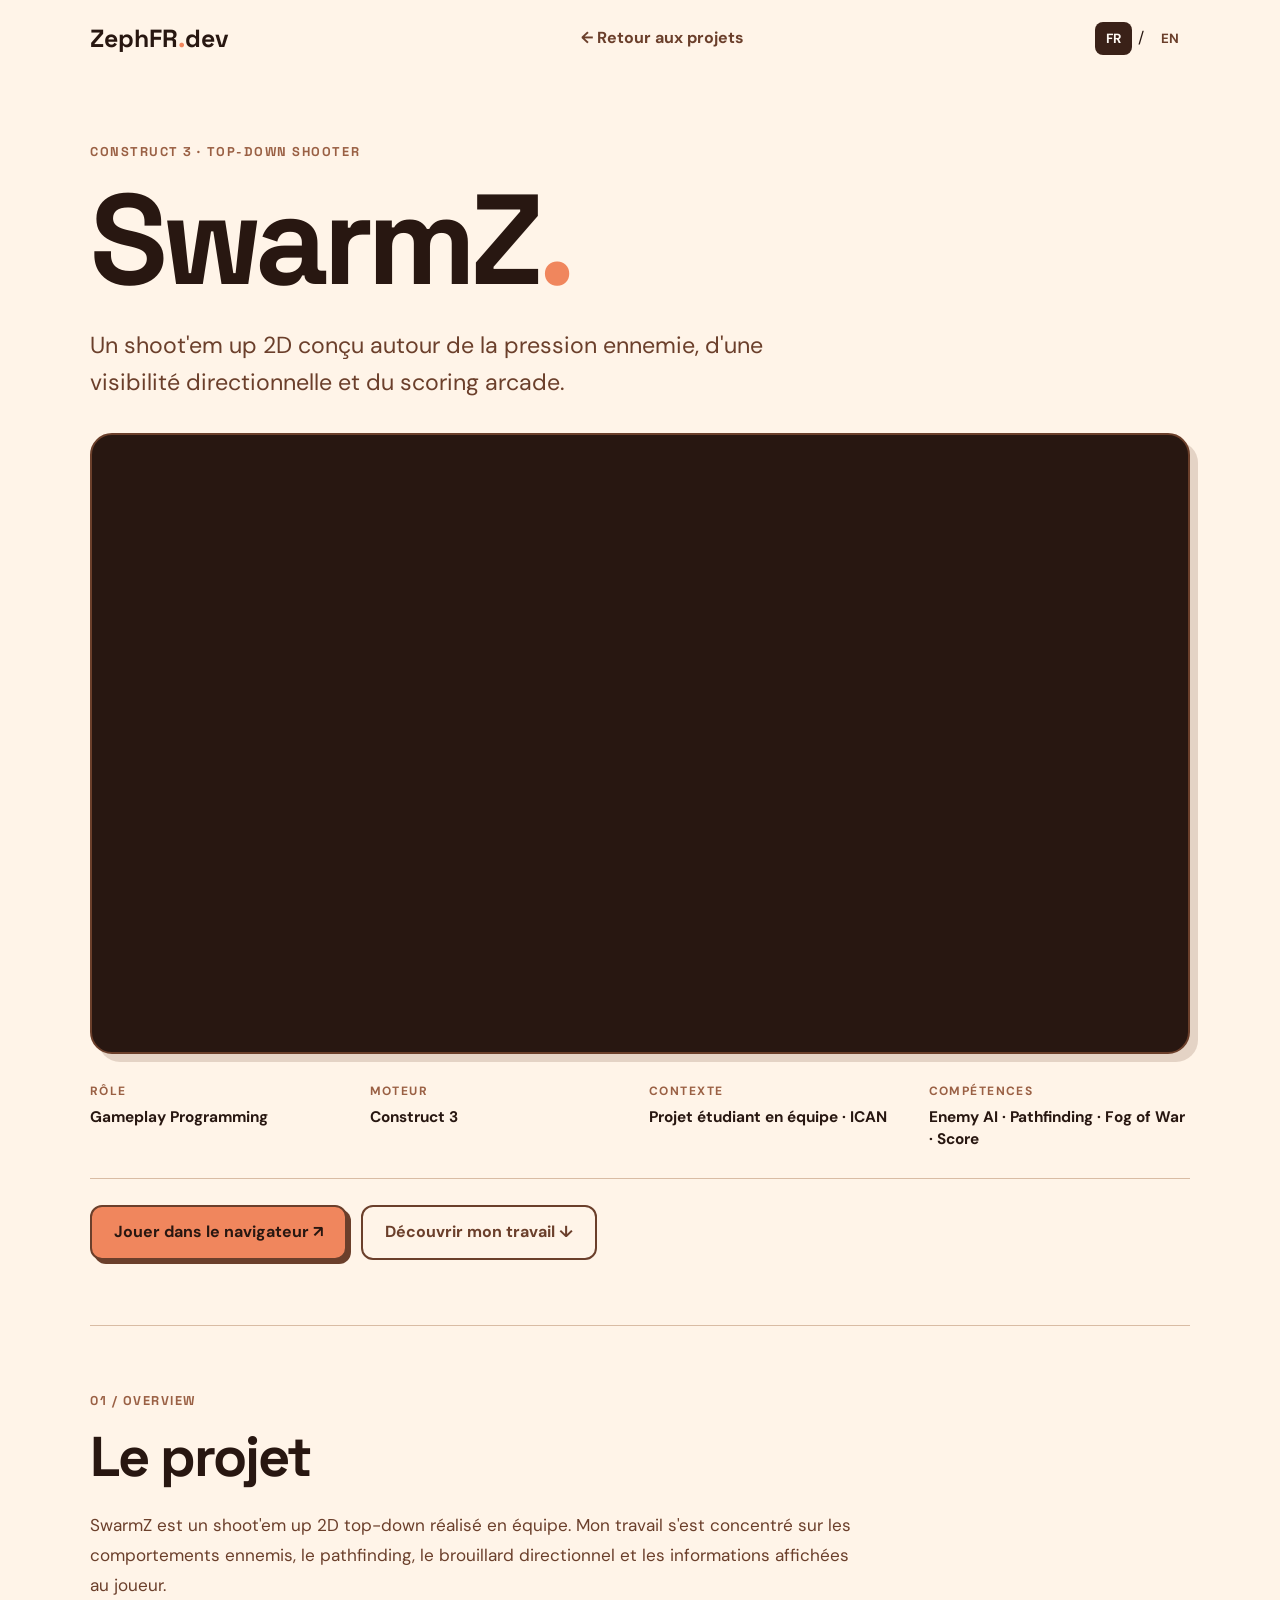
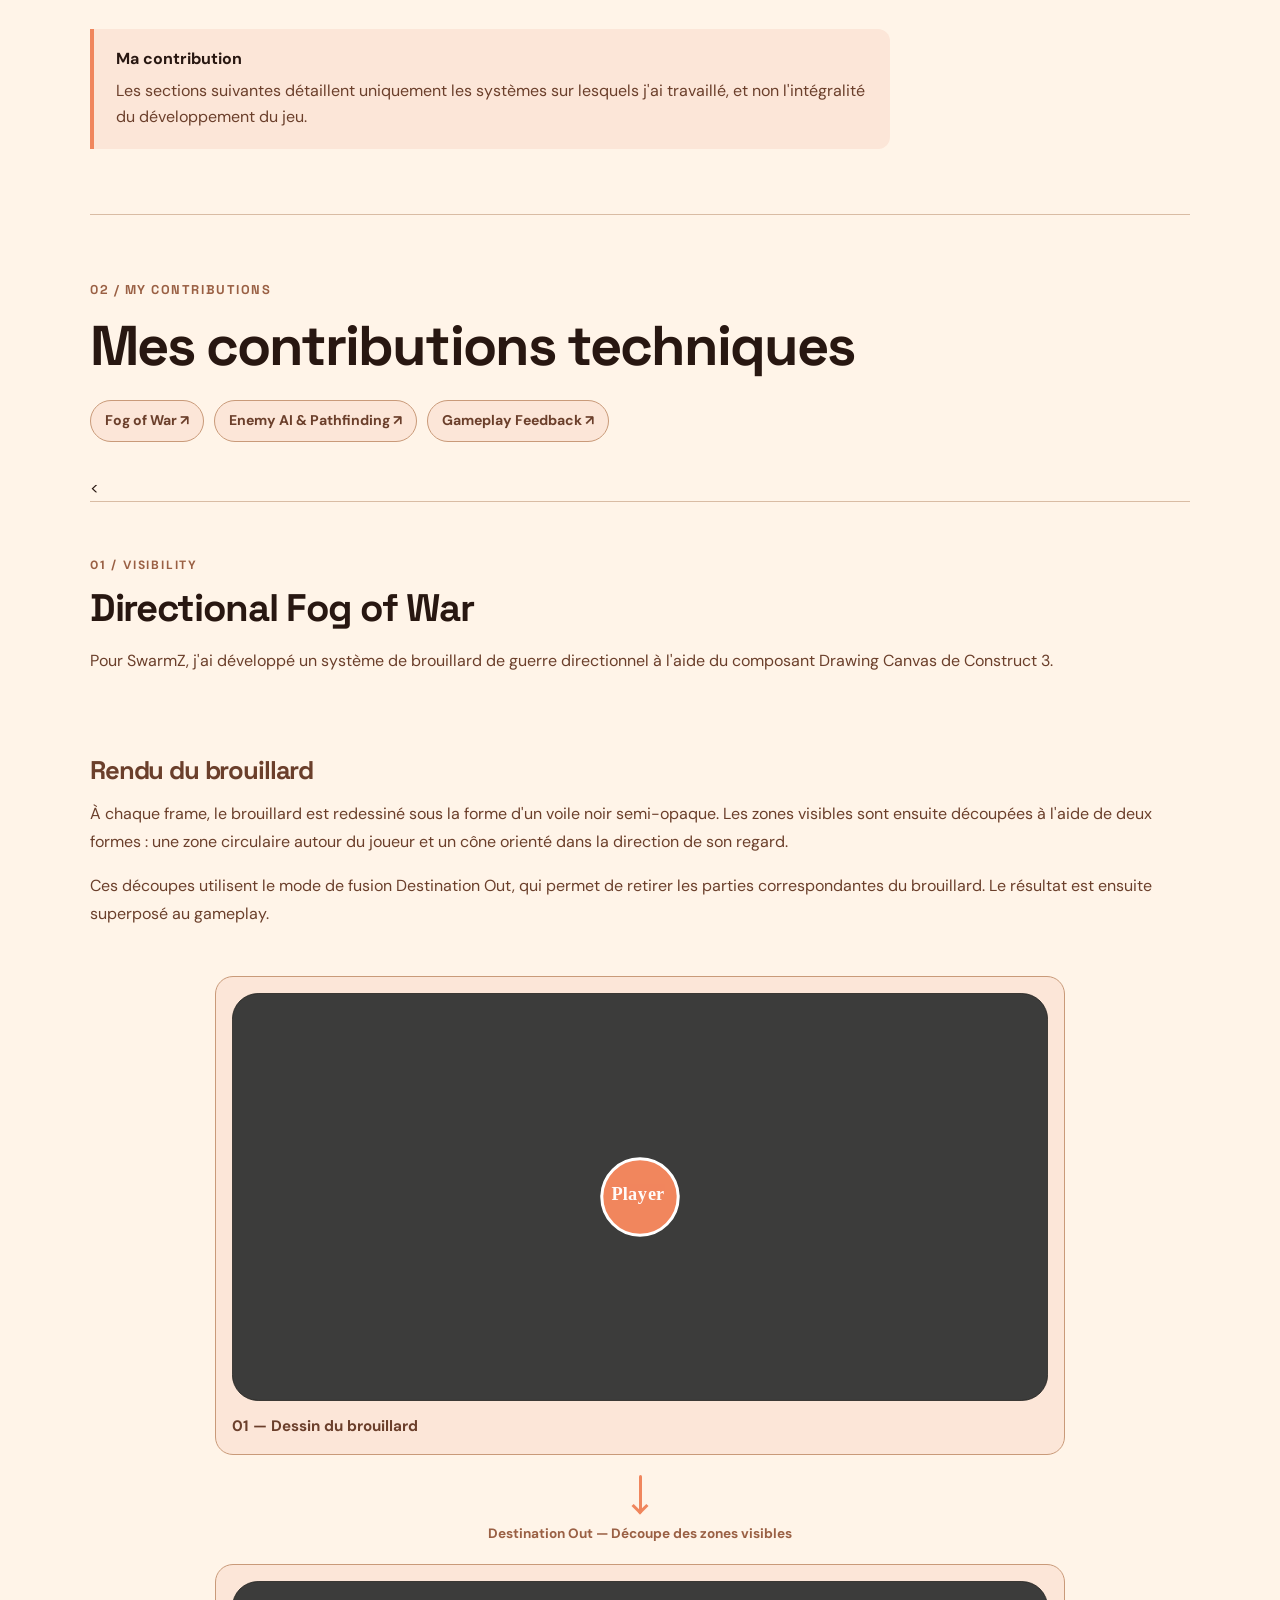
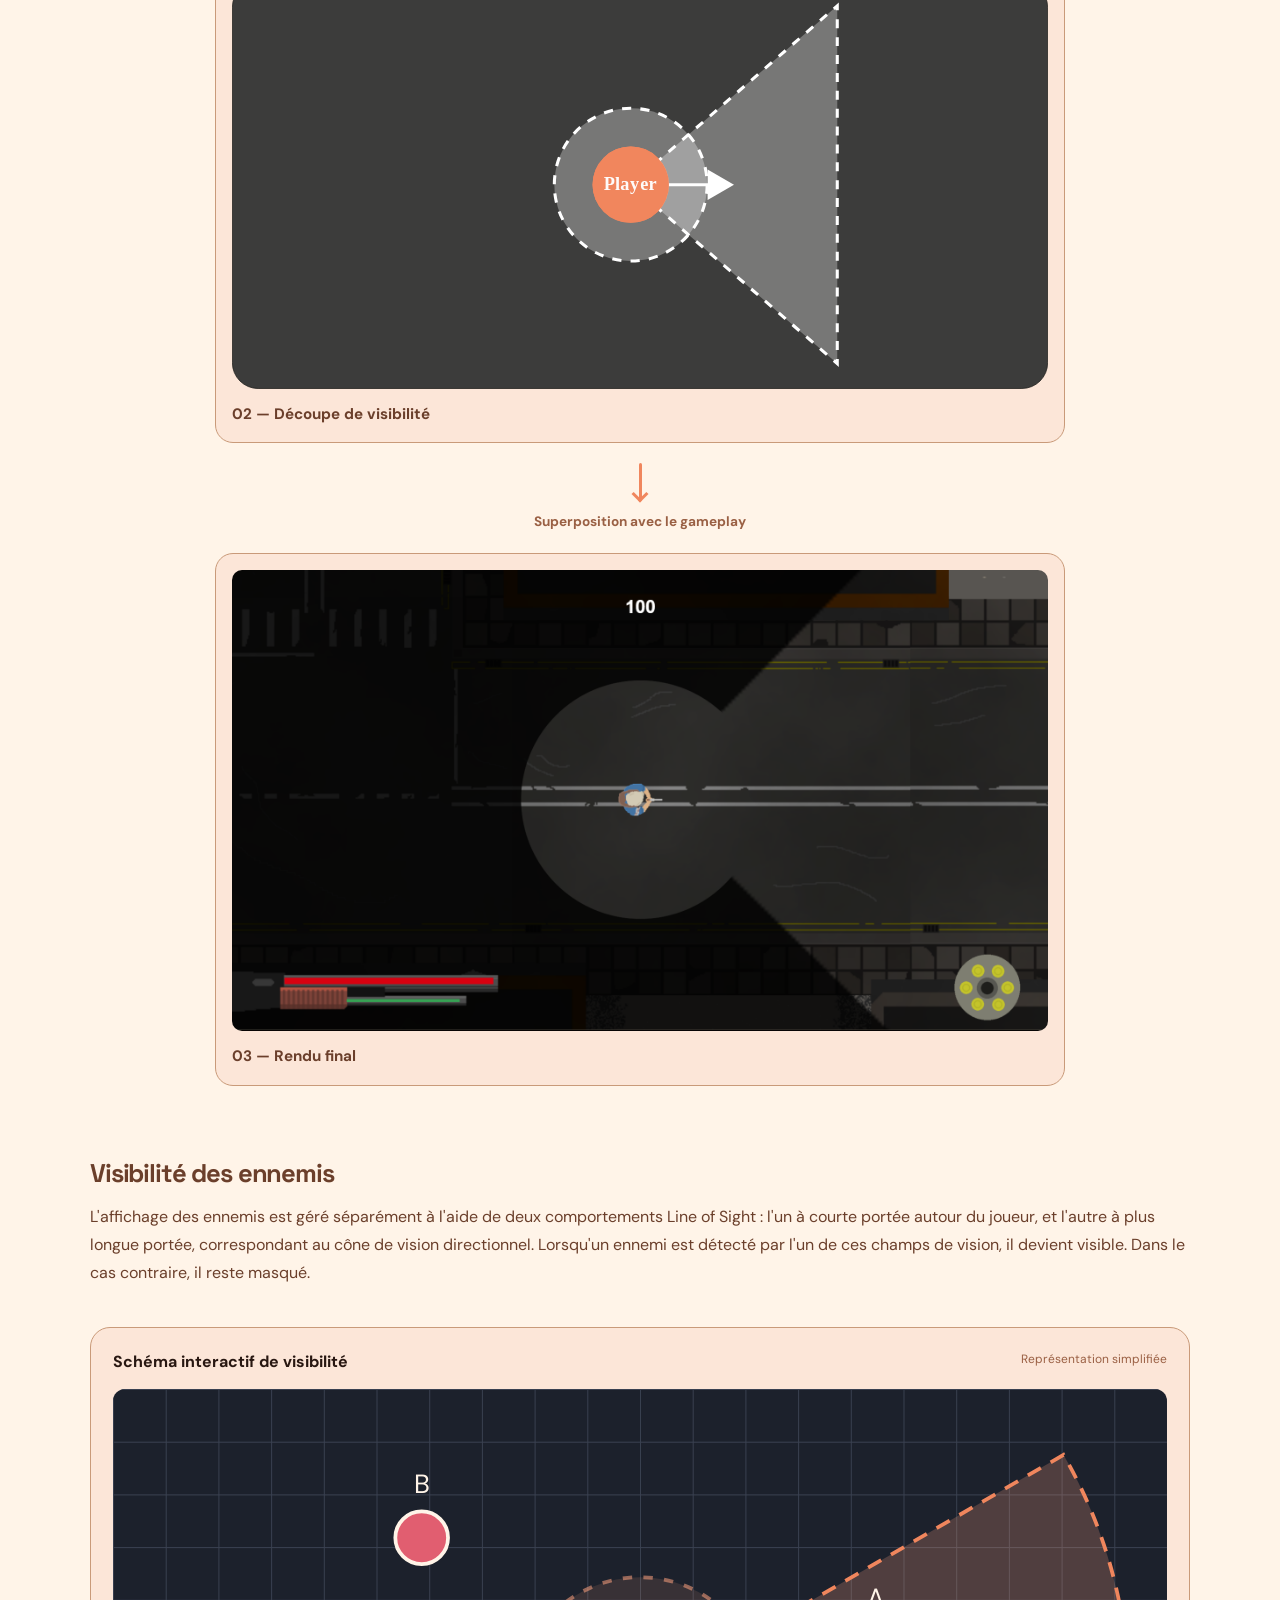
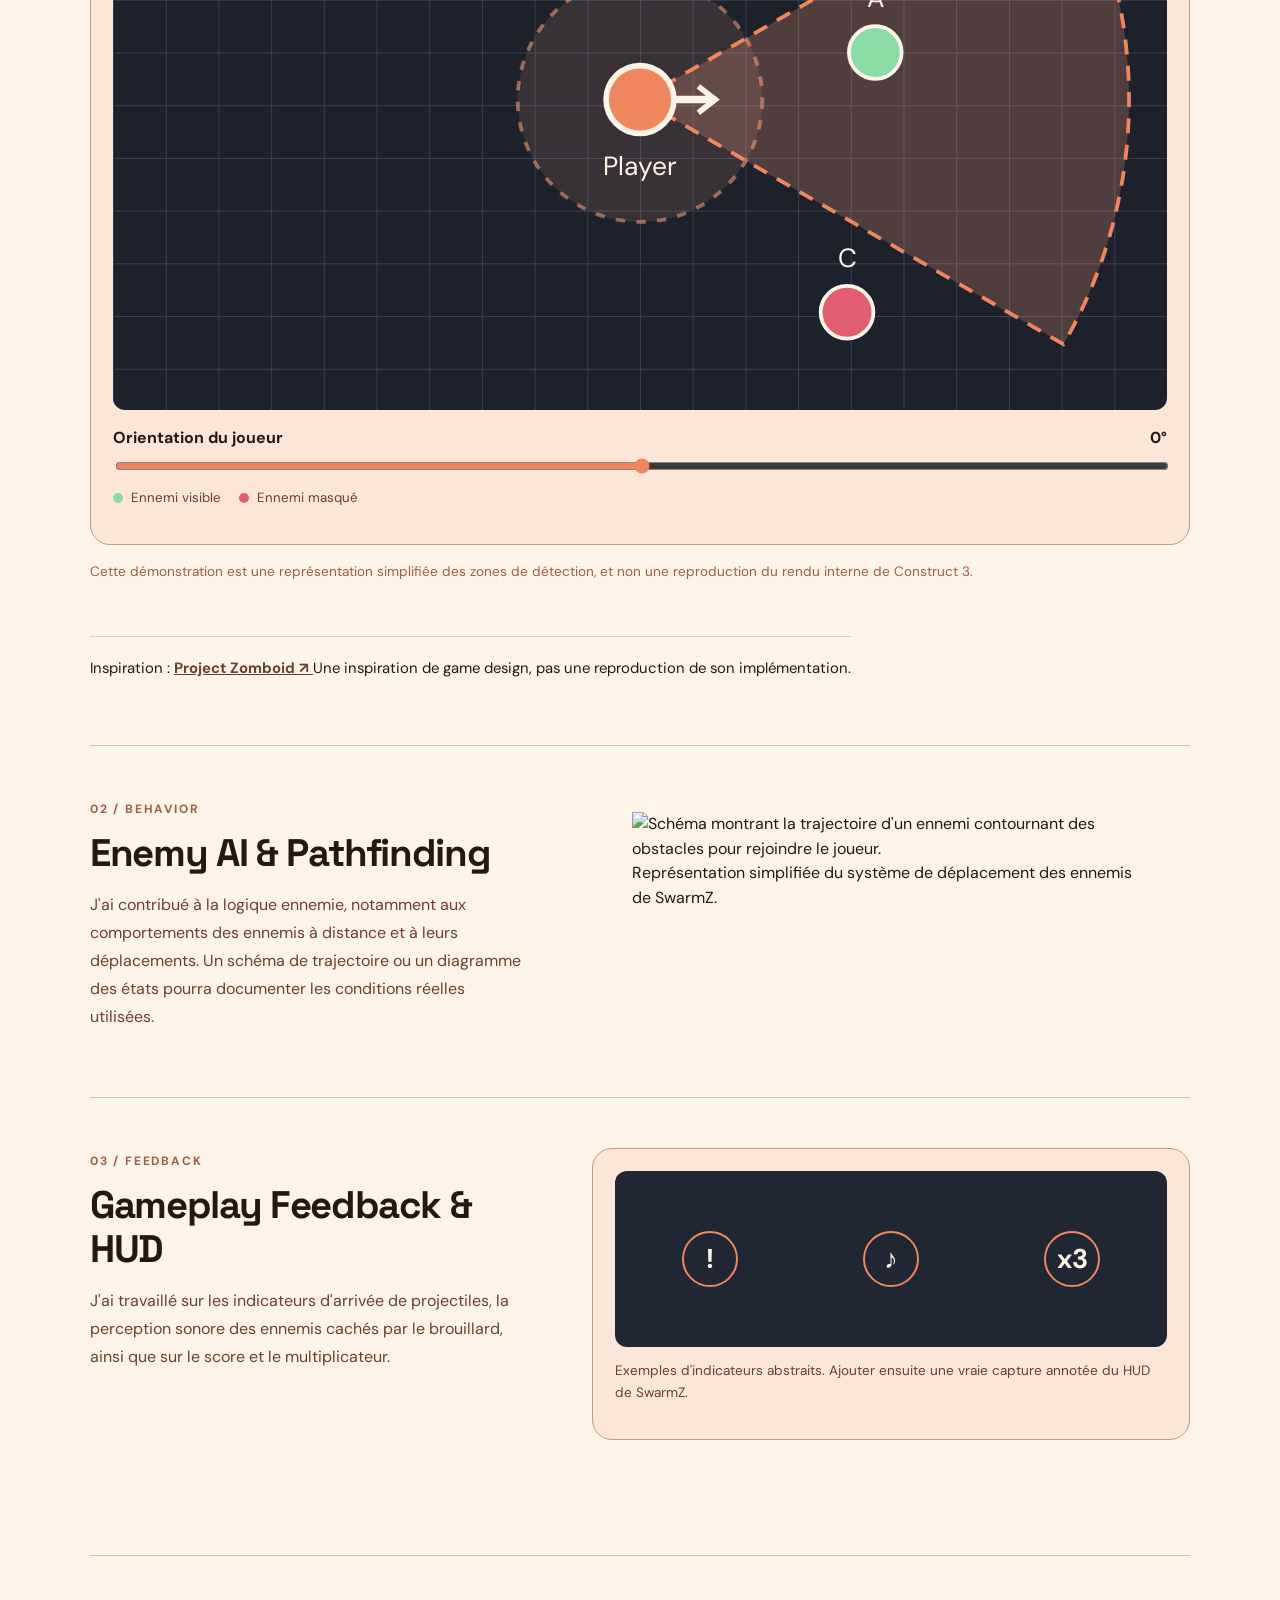
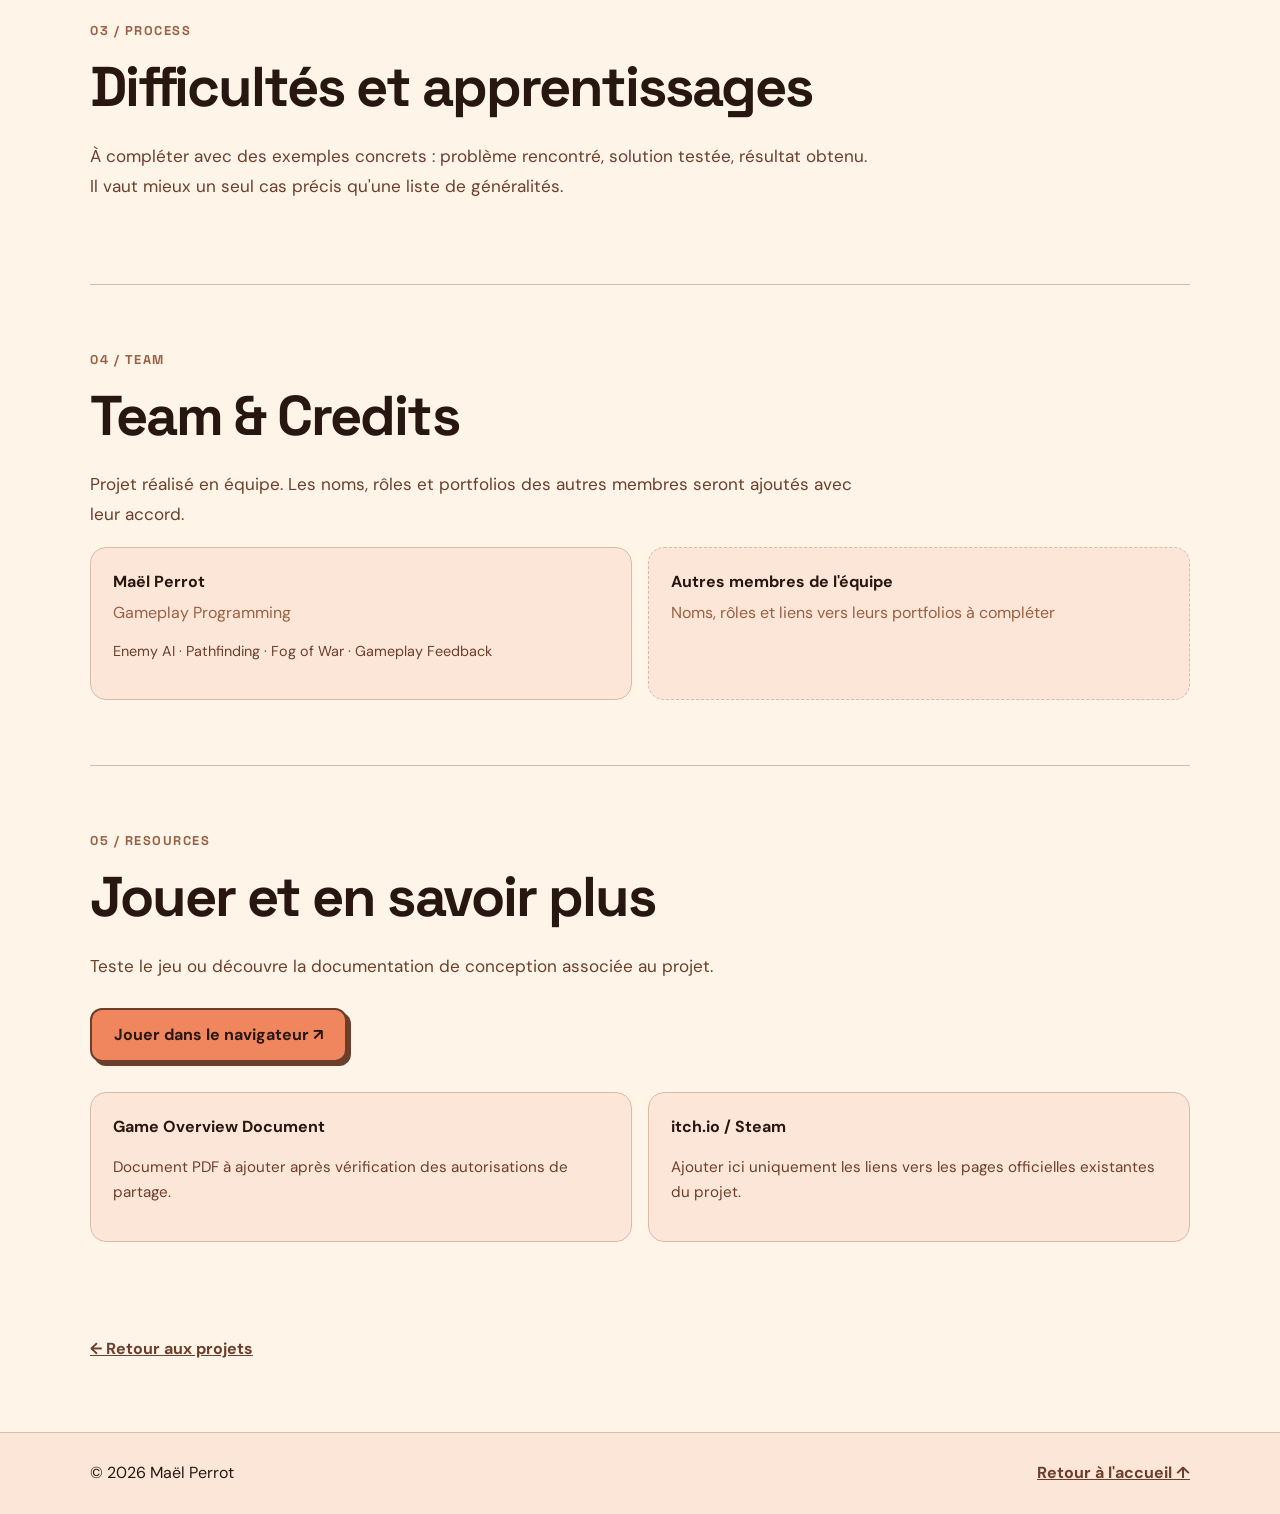
==== projects/SwarmZ/index.html @ 03c74248 "Start of Project page for SwarmZ" ====
<!DOCTYPE html>
<html lang="fr">

<head>
    <meta charset="UTF-8">
    <meta name="viewport"
          content="width=device-width, initial-scale=1.0">

    <meta name="description"
          content="SwarmZ — projet de Game Programming :
          IA ennemie, pathfinding, fog of war et gameplay feedback.">

    <title>SwarmZ — ZephFR.dev</title>

    <link rel="icon" href="../../img/thumbnail.png">

    <!-- Fonts -->
    <link rel="preconnect"
          href="https://fonts.googleapis.com">

    <link rel="preconnect"
          href="https://fonts.gstatic.com"
          crossorigin>

    <link href="https://fonts.googleapis.com/css2?family=DM+Sans:wght@400;500;600;700&family=Space+Grotesk:wght@500;600;700&display=swap"
          rel="stylesheet">

    <!-- Main portfolio CSS -->
    <link rel="stylesheet" href="../../style/style.css">

    <!-- SwarmZ page CSS -->
    <link rel="stylesheet" href="swarmz.css">

    <script src="swarmz.js" defer></script>
</head>

<body class="swarmz-page">

<!-- =========================
     NAVIGATION
========================= -->

<header class="project-topbar section-shell">

    <a class="site-logo" href="../../index.html#home">
        ZephFR<span>.</span>dev
    </a>

    <a class="back-link"
       href="../../index.html#projects"
       data-i18n="back">
        ← Retour aux projets
    </a>

    <div class="language-switch"
         role="group"
         aria-label="Language / Langue">

        <button class="lang-button"
                type="button"
                data-lang="fr"
                aria-pressed="true">
            FR
        </button>

        <span>/</span>

        <button class="lang-button"
                type="button"
                data-lang="en"
                aria-pressed="false">
            EN
        </button>

    </div>

</header>

<main>

    <!-- =========================
         PROJECT HERO
    ========================= -->

    <section class="project-hero section-shell"
             aria-labelledby="project-title">

        <p class="eyebrow">
            CONSTRUCT 3 · TOP-DOWN SHOOTER
        </p>

        <h1 id="project-title">
            SwarmZ<span class="dot">.</span>
        </h1>

        <p class="hero-lead" data-i18n="lead">
            Un shoot'em up 2D conçu autour de la pression
            ennemie, d'une visibilité directionnelle
            et du scoring arcade.
        </p>

        <!-- Replace this GIF with a gameplay video later -->
        <div class="hero-media">

            <iframe class="gameplay-video"
            src="https://www.youtube-nocookie.com/embed/mWgDWCS27hg?si=VyHyoRUl1wKYanQB"
            title="SwarmZ — Gameplay"
            loading="lazy"
            referrerpolicy="strict-origin-when-cross-origin"
            allow="accelerometer; autoplay; encrypted-media; gyroscope; picture-in-picture; web-share"
            allowfullscreen>
            </iframe>
        </div>

        <!-- Project information -->

        <div class="facts">

            <div>
                <small data-i18n="roleLabel">RÔLE</small>
                <strong>Gameplay Programming</strong>
            </div>

            <div>
                <small data-i18n="engineLabel">MOTEUR</small>
                <strong>Construct 3</strong>
            </div>

            <div>
                <small data-i18n="contextLabel">CONTEXTE</small>
                <strong data-i18n="context">
                    Projet étudiant en équipe · ICAN
                </strong>
            </div>

            <div>
                <small data-i18n="focusLabel">COMPÉTENCES</small>
                <strong>
                    Enemy AI · Pathfinding · Fog of War · Score
                </strong>
            </div>

        </div>

        <div class="actions">

            <a class="project-button primary"
               href="../../games/TopDownShooter/index.html"
               target="_blank"
               rel="noopener noreferrer"
               data-i18n="play">
                Jouer dans le navigateur ↗
            </a>

            <a class="project-button secondary"
               href="#technical"
               data-i18n="technicalLink">
                Découvrir mon travail ↓
            </a>

        </div>

    </section>


    <!-- =========================
         OVERVIEW
    ========================= -->

    <section class="section-shell project-section"
             id="overview">

        <p class="eyebrow">01 / OVERVIEW</p>

        <h2 data-i18n="overviewTitle">
            Le projet
        </h2>

        <p data-i18n="overviewText">
            SwarmZ est un shoot'em up 2D top-down
            réalisé en équipe. Mon travail s'est concentré
            sur les comportements ennemis, le pathfinding,
            le brouillard directionnel et les informations
            affichées au joueur.
        </p>

        <div class="project-note">

            <strong data-i18n="responsibilityTitle">
                Ma contribution
            </strong>

            <p data-i18n="responsibilityText">
                Les sections suivantes détaillent uniquement
                les systèmes sur lesquels j'ai travaillé,
                et non l'intégralité du développement du jeu.
            </p>

        </div>

    </section>


    <!-- =========================
         TECHNICAL CONTRIBUTIONS
    ========================= -->

    <section class="section-shell project-section"
             id="technical">

        <p class="eyebrow">02 / MY CONTRIBUTIONS</p>

        <h2 data-i18n="contribTitle">
            Mes contributions techniques
        </h2>

        <!-- Shortcuts -->

        <div class="quick-links">
            <a href="#fog">Fog of War ↗</a>
            <a href="#ai">Enemy AI & Pathfinding ↗</a>
            <a href="#hud">Gameplay Feedback ↗</a>
        </div>
        
        
        <!-- =========================
        FOG OF WAR
        ========================= -->
        
        <
<article class="breakdown" id="fog">

    <!-- =========================
         01 - INTRODUCTION
    ========================= -->

    <div class="breakdown-copy">

        <span class="chapter">
            01 / VISIBILITY
        </span>

        <h3>Directional Fog of War</h3>

        <p data-i18n="fogText">
            Pour SwarmZ, j'ai développé un système de
            brouillard de guerre directionnel à l'aide
            du composant Drawing Canvas de Construct 3.
        </p>

    </div>


    <!-- =========================
         02 - FOG RENDERING
    ========================= -->

    <section class="fog-section">

        <div class="breakdown-copy">

            <h4 data-i18n="fogRenderingTitle">
                Fog Rendering
            </h4>

            <p data-i18n="fogRendering">
                À chaque frame, le brouillard est
                redessiné sous la forme d'un voile noir
                semi-opaque. Les zones visibles sont
                ensuite découpées à l'aide de deux
                formes : une zone circulaire autour du
                joueur et un cône orienté dans la
                direction de son regard.
            </p>

            <p data-i18n="fogCompositing">
                Ces découpes utilisent le mode de fusion
                Destination Out, qui permet de retirer
                les parties correspondantes du brouillard.
                Le résultat est ensuite superposé
                au gameplay.
            </p>

        </div>


        <!-- FOG ILLUSTRATIONS -->

        <div class="fog-steps">

            <!-- STEP 1 : DRAW FOG -->

            <figure class="fog-step">

                <img
                    src="svg/PlayerInFog.svg"
                    alt="FogCanvas filled with a semi-transparent black overlay"
                    loading="lazy">

                <figcaption data-i18n="fogStepDraw">
                    01 — Dessin du brouillard
                </figcaption>

            </figure>


            <!-- TRANSITION 1 -->

            <div class="fog-transition" aria-hidden="true">

                <span class="fog-arrow"></span>

                <span data-i18n="fogTransitionCut">
                    Destination Out — Découpe des zones visibles
                </span>

            </div>


            <!-- STEP 2 : CUTOUT -->

            <figure class="fog-step">

                <img
                    src="svg/PlayerViewCutout.svg"
                    alt="Circular and directional areas cut out from the fog"
                    loading="lazy">

                <figcaption data-i18n="fogStepCut">
                    02 — Découpe de visibilité
                </figcaption>

            </figure>


            <!-- TRANSITION 2 -->

            <div class="fog-transition" aria-hidden="true">

                <span class="fog-arrow"></span>

                <span data-i18n="fogTransitionRender">
                    Superposition avec le gameplay
                </span>

            </div>


            <!-- STEP 3 : FINAL RESULT -->

            <figure class="fog-step">

                <img
                    src="img/InGameFog.png"
                    alt="Final in-game fog of war rendering"
                    loading="lazy">

                <figcaption data-i18n="fogStepFinal">
                    03 — Rendu final
                </figcaption>

            </figure>

        </div>

    </section>


    <!-- =========================
         03 - ENEMY VISIBILITY
    ========================= -->

    <section class="fog-section">

        <div class="breakdown-copy">

            <h4 data-i18n="fogEnemyTitle">
                Enemy Visibility
            </h4>

            <p data-i18n="fogEnemyVisibility">
                L'affichage des ennemis est géré
                séparément à l'aide de deux comportements
                Line of Sight : l'un à courte portée
                autour du joueur, et l'autre à plus
                longue portée, correspondant au cône
                de vision directionnel.

                Lorsqu'un ennemi est détecté par
                l'un de ces champs de vision, il devient
                visible. Dans le cas contraire,
                il reste masqué.
            </p>

        </div>


        <!-- INTERACTIVE DEMONSTRATION -->

        <div class="demo-card">

            <div class="demo-head">

                <strong data-i18n="demoTitle">
                    Schéma interactif de visibilité
                </strong>

                <span data-i18n="demoSimplified">
                    Représentation simplifiée
                </span>

            </div>


            <svg
                id="fog-demo"
                viewBox="0 0 560 330"
                role="img"
                aria-label="Simplified directional visibility demonstration">

                <defs>

                    <pattern
                        id="demo-grid"
                        width="28"
                        height="28"
                        patternUnits="userSpaceOnUse">

                        <path
                            d="M28 0H0V28"
                            fill="none"
                            stroke="#3A4151"
                            stroke-width="1"/>

                    </pattern>

                </defs>


                <!-- BACKGROUND -->

                <rect
                    width="560"
                    height="330"
                    fill="#1C212C"/>

                <rect
                    width="560"
                    height="330"
                    fill="url(#demo-grid)"/>


                <!-- SHORT-RANGE VISION -->

                <circle
                    cx="280"
                    cy="165"
                    r="65"
                    fill="#FBA17F"
                    fill-opacity="0.12"
                    stroke="#FBA17F"
                    stroke-opacity="0.55"
                    stroke-width="2"
                    stroke-dasharray="5 6"/>


                <!-- DIRECTIONAL VISION -->

                <g
                    id="vision-rotator"
                    transform="rotate(0 280 165)">

                    <path
                        d="M280 165 L505 35 A260 260 0 0 1 505 295 Z"
                        fill="#FBA17F"
                        fill-opacity="0.23"
                        stroke="#F0865D"
                        stroke-width="2"
                        stroke-dasharray="8 6"/>

                    <!-- DIRECTION ARROW -->

                    <path
                        d="M280 165 L318 165"
                        stroke="#FFF4E8"
                        stroke-width="4"/>

                    <path
                        d="M311 158 L320 165 L311 172"
                        stroke="#FFF4E8"
                        stroke-width="3"
                        fill="none"/>

                </g>


                <!-- ENEMIES -->

                <g class="demo-enemy" data-x="405" data-y="140">

                    <circle cx="405" cy="140" r="14"/>

                    <text x="405" y="116">A</text>

                </g>

                <g class="demo-enemy" data-x="164" data-y="79">

                    <circle cx="164" cy="79" r="14"/>

                    <text x="164" y="55">B</text>

                </g>

                <g class="demo-enemy" data-x="390" data-y="278">

                    <circle cx="390" cy="278" r="14"/>

                    <text x="390" y="254">C</text>

                </g>


                <!-- PLAYER -->

                <circle
                    cx="280"
                    cy="165"
                    r="18"
                    fill="#F0865D"
                    stroke="#FFF4E8"
                    stroke-width="3"/>

                <text
                    x="280"
                    y="205"
                    text-anchor="middle"
                    fill="#FFF4E8"
                    font-size="14">
                    Player
                </text>

            </svg>


            <!-- SLIDER -->

            <label for="facing-angle">

                <span data-i18n="angleLabel">
                    Orientation du joueur
                </span>

                <output id="angle-output">
                    0°
                </output>

            </label>

            <input
                type="range"
                id="facing-angle"
                min="-180"
                max="180"
                step="5"
                value="0">


            <!-- LEGEND -->

            <p class="demo-legend">

                <span class="visible-dot"></span>

                <span data-i18n="visible">
                    Ennemi visible
                </span>

                <span class="hidden-dot"></span>

                <span data-i18n="hidden">
                    Ennemi masqué
                </span>

            </p>

        </div>

        <p class="fog-demo-note" data-i18n="fogDemoNote">
            Cette démonstration est une représentation
            simplifiée des zones de détection,
            et non une reproduction du rendu
            interne de Construct 3.
        </p>

    </section>


    <!-- =========================
         04 - INSPIRATION
    ========================= -->

    <p class="reference">

        <span data-i18n="inspiration">
            Inspiration :
        </span>

        <a
            href="https://projectzomboid.com/"
            target="_blank"
            rel="noopener noreferrer">
            Project Zomboid ↗
        </a>

        <span data-i18n="referenceNote">
            Une inspiration de game design,
            pas une reproduction de son implémentation.
        </span>

    </p>

</article>



        <!-- =========================
             ENEMY AI
        ========================= -->

        <article class="breakdown" id="ai">

            <div class="breakdown-copy">

                <span class="chapter">
                    02 / BEHAVIOR
                </span>

                <h3>Enemy AI & Pathfinding</h3>

                <p data-i18n="aiText">
                    J'ai contribué à la logique ennemie,
                    notamment aux comportements des ennemis
                    à distance et à leurs déplacements.
                    Un schéma de trajectoire ou un diagramme
                    des états pourra documenter les conditions
                    réelles utilisées.
                </p>

            </div>

            <figure class="technical-illustration">

    <img
        src="img\SwarmZ FOW.png"
        alt="Schéma montrant la trajectoire d'un ennemi
             contournant des obstacles pour rejoindre le joueur."
        loading="lazy"
        decoding="async">

    <figcaption data-i18n="pathfindingCaption">
        Représentation simplifiée du système de
        déplacement des ennemis de SwarmZ.
    </figcaption>

</figure>

        </article>


        <!-- =========================
             GAMEPLAY FEEDBACK
        ========================= -->

        <article class="breakdown" id="hud">

            <div class="breakdown-copy">

                <span class="chapter">
                    03 / FEEDBACK
                </span>

                <h3>Gameplay Feedback & HUD</h3>

                <p data-i18n="hudText">
                    J'ai travaillé sur les indicateurs
                    d'arrivée de projectiles, la perception
                    sonore des ennemis cachés par le brouillard,
                    ainsi que sur le score et le multiplicateur.
                </p>

            </div>

            <div class="illustration-placeholder hud-example">

                <div>
                    <span>!</span>
                    <span>♪</span>
                    <span>x3</span>
                </div>

                <p data-i18n="hudCaption">
                    Exemples d'indicateurs abstraits.
                    Ajouter ensuite une vraie capture
                    annotée du HUD de SwarmZ.
                </p>

            </div>

        </article>

    </section>


    <!-- =========================
         CHALLENGES & LESSONS
    ========================= -->

    <section class="section-shell project-section"
             id="lessons">

        <p class="eyebrow">03 / PROCESS</p>

        <h2 data-i18n="lessonsTitle">
            Difficultés et apprentissages
        </h2>

        <p data-i18n="lessonsText">
            À compléter avec des exemples concrets :
            problème rencontré, solution testée,
            résultat obtenu.
        </p>

    </section>


    <!-- =========================
         TEAM & CREDITS
    ========================= -->

    <section class="section-shell project-section"
             id="team">

        <p class="eyebrow">04 / TEAM</p>

        <h2>Team & Credits</h2>

        <p data-i18n="teamIntro">
            Projet réalisé en équipe. Les noms,
            rôles et portfolios des autres membres
            seront ajoutés avec leur accord.
        </p>

        <div class="credits">

            <div class="credit">

                <strong>Maël Perrot</strong>

                <span>Gameplay Programming</span>

                <p>
                    Enemy AI · Pathfinding · Fog of War
                    · Gameplay Feedback
                </p>

            </div>

            <!-- Replace with real teammates -->

            <div class="credit placeholder-credit">

                <strong data-i18n="teamPlaceholder">
                    Autres membres de l'équipe
                </strong>

                <span data-i18n="teamRole">
                    Noms, rôles et liens vers
                    leurs portfolios à compléter
                </span>

            </div>

        </div>

    </section>


    <!-- =========================
         PLAY & RESOURCES
    ========================= -->

    <section class="section-shell project-section resources"
             id="resources">

        <p class="eyebrow">05 / RESOURCES</p>

        <h2 data-i18n="resourcesTitle">
            Jouer et en savoir plus
        </h2>

        <p data-i18n="resourcesIntro">
            Teste le jeu ou découvre la documentation
            de conception associée au projet.
        </p>

        <div class="actions">

            <a class="project-button primary"
               href="../../games/TopDownShooter/index.html"
               target="_blank"
               rel="noopener noreferrer"
               data-i18n="play">
                Jouer dans le navigateur ↗
            </a>

        </div>

        <div class="resource-list">

            <div>

                <strong>Game Overview Document</strong>

                <p data-i18n="godPending">
                    Document PDF à ajouter après
                    vérification des autorisations
                    de partage.
                </p>

            </div>

            <div>

                <strong>itch.io / Steam</strong>

                <p data-i18n="storePending">
                    Ajouter ici uniquement les liens
                    vers les pages officielles
                    existantes du projet.
                </p>

            </div>

        </div>

    </section>


    <!-- =========================
         PROJECT NAVIGATION
    ========================= -->

    <nav class="next-project section-shell"
         aria-label="Project navigation">

        <a href="../../index.html#projects"
           data-i18n="back">
            ← Retour aux projets
            
        </a>

    </nav>

</main>


<!-- =========================
     FOOTER
========================= -->

<footer class="project-footer">

    <div class="section-shell">

        <span>
            © <span id="year"></span> Maël Perrot
        </span>

        <a href="../../index.html#home"
           data-i18n="backHome">
            Retour à l'accueil ↑
        </a>

    </div>

</footer>

</body>
</html>
---- style/style.css ----
:root {
  --coral: #f0865d;
  --peach: #fba17f;
  --cream: #fff4e8;

  --ink: #281711;
  --ink-soft: #5f3b2e;

  --wood: #6b3f2b;
  --wood-dark: #3a2118;
  --wood-light: #9a6044;

  --yellow: #ffd66b;
  --white: #fffaf5;

  --shadow: 0 22px 60px rgba(58, 33, 24, 0.2);

  --radius-lg: 28px;
  --radius-md: 18px;

  --max-width: 1180px;
}


body {
  margin: 0;
  color: var(--ink);
  background: var(--cream);

  font-family: "DM Sans", sans-serif;
  line-height: 1.55;
  overflow-x: hidden;
}

h1, h2, h3, h4 {
  font-family: "Space Grotesk", sans-serif;
  line-height: 1.06;
  letter-spacing: -0.045em;
}

.eyebrow {
  margin: 0 0 14px;

  font-family: "Space Grotesk", sans-serif;
  font-size: 12px;
  font-weight: 700;

  letter-spacing: .14em;
  text-transform: uppercase;
  color: var(--wood);
}


.hero {
    position: relative;
    display: grid;
    place-items: center;
    min-height: 80vh;
    overflow: hidden;
    isolation: isolate;
}

.hero-video {
    position: absolute;
    inset: 0;
    width: 100%;
    height: 100%;
    object-fit: cover;
    z-index: -1;
}

.hero-content {
    position: relative;
    z-index: 1;
    text-align: center;
}


/* Typography */

:root {
    --font-heading: "Space Grotesk", sans-serif;
    --font-body: "DM Sans", sans-serif;
}

body {
    font-family: var(--font-body);
}

h1, h2, h3 {
    font-family: var(--font-heading);
    letter-spacing: -0.035em;
}

button, .button {
    font-family: var(--font-body);
    font-weight: 700;
}


/* =========================
   ABOUT ME
========================= */

.about-preview {
    display: grid;
    grid-template-columns: minmax(220px, 340px) 1fr;

    align-items: center;
    gap: clamp(30px, 5vw, 75px);

    margin-top: 90px;
    margin-bottom: 80px;
    padding: clamp(24px, 4vw, 48px);

    background: var(--cream);
    border: 2px solid var(--wood);
    border-radius: var(--radius-lg);
}

/* Personal photo */

.about-preview-image {
    width: 100%;
    aspect-ratio: 3 / 4;
    overflow: hidden;

    border-radius: var(--radius-md);
    border: 4px solid var(--wood);

    box-shadow: 10px 10px 0 var(--wood-light);
}

.about-preview-image img {
    display: block;
    width: 100%;
    height: 100%;

    object-fit: cover;
    object-position: center;
}

/* Text column */

.about-preview-content {
    min-width: 0;
}

.about-preview-content h2 {
    font-family: "Space Grotesk", sans-serif;
    font-size: clamp(2.1rem, 4vw, 3.5rem);
    line-height: 1.1;

    margin: 10px 0 22px;

    color: var(--ink);
}

.about-preview-content > p:not(.eyebrow) {
    font-family: "DM Sans", sans-serif;
    font-size: 1.05rem;
    line-height: 1.7;

    color: var(--ink-soft);

    margin: 0 0 18px;
    max-width: 650px;
}

.about-preview-content .button {
    margin-top: 16px;
}

/* =========================
   ABOUT ME — MOBILE
========================= */

@media (max-width: 768px) {

    .about-preview {
        grid-template-columns: 1fr;
        gap: 30px;

        padding: 24px;
        margin-top: 50px;
        margin-bottom: 60px;
    }

    .about-preview-image {
        width: min(100%, 280px);
        margin-inline: auto;
    }

    .about-preview-content {
        text-align: center;
    }

    .about-preview-content > p:not(.eyebrow) {
        font-size: 1rem;
    }
}


/* =========================
   ACHIEVEMENTS
========================= */

.achievements {
    margin-top: 80px;
    margin-bottom: 100px;
}

/* Section heading */

.achievements .section-heading {
    max-width: 700px;
    margin-bottom: 32px;
}

.achievements h2 {
    font-family: "Space Grotesk", sans-serif;
    font-size: clamp(2rem, 4vw, 3.5rem);
    color: var(--ink);

    margin: 10px 0 16px;
}

.achievements .section-intro {
    font-family: "DM Sans", sans-serif;
    font-size: 1.05rem;
    color: var(--ink-soft);
    line-height: 1.7;
}

/* Cards layout */

.achievement-grid {
    display: grid;
    grid-template-columns: repeat(2, minmax(0, 1fr));
    gap: 24px;
}

/* Individual cards */

.achievement-card {
    display: flex;
    flex-direction: column;
    align-items: flex-start;

    min-width: 0;
    padding: 32px;

    background: #FCE6D8;
    border: 2px solid var(--wood);
    border-radius: var(--radius-md);

    box-shadow: 7px 7px 0 var(--wood-light);

    transition:
        box-shadow 0.25s ease,
        border-color 0.25s ease;
}

.achievement-card:hover {
    border-color: var(--coral);
    box-shadow: 10px 10px 0 var(--wood-light);
}

/* Trophy / award icon */

.achievement-icon {
    display: grid;
    place-items: center;

    width: 62px;
    height: 62px;
    margin-bottom: 22px;

    background: var(--cream);
    border-radius: 16px;
    border: 2px solid var(--wood);

    font-size: 1.9rem;
}

/* Category */

.achievement-label {
    margin: 0 0 10px;

    font-family: "DM Sans", sans-serif;
    font-size: 0.75rem;
    font-weight: 700;

    letter-spacing: 0.09em;
    text-transform: uppercase;

    color: var(--wood);
}

/* Award title */

.achievement-card h3 {
    font-family: "Space Grotesk", sans-serif;
    font-size: clamp(1.6rem, 2.5vw, 2.1rem);
    line-height: 1.15;

    margin: 0 0 6px;
    color: var(--ink);
}

/* Project name */

.achievement-project {
    margin: 0 0 18px;

    font-weight: 700;
    color: var(--wood-light);
}

/* Description */

.achievement-description {
    color: var(--ink-soft);
    line-height: 1.65;
    margin: 0 0 22px;
}

/* External link */

.achievement-link {
    display: inline-flex;
    align-items: center;

    margin-top: auto;

    color: var(--wood-dark);
    font-weight: 700;
    text-decoration: none;

    border-bottom: 2px solid var(--coral);
    padding-bottom: 3px;
}

.achievement-link:hover {
    color: var(--coral);
}

/* =========================
   RESPONSIVE
========================= */

@media (max-width: 768px) {

    .achievements {
        margin-top: 60px;
        margin-bottom: 70px;
    }

    .achievement-grid {
        grid-template-columns: 1fr;
        gap: 22px;
    }

    .achievement-card {
        padding: 24px;
    }
}

@media (min-width: 769px) {
    .achievement-card:nth-child(2) {
        transition-delay: 120ms;
    }
}

@media (prefers-reduced-motion: reduce) {
    .achievement-card {
        transition: none;
    }
}


/* Mobile */

@media (max-width: 768px) {
    .about-preview {
        grid-template-columns: 1fr;
        padding: 24px;
    }

    .about-preview-image {
        max-width: 220px;
        margin: auto;
    }

    .achievement-grid {
        grid-template-columns: 1fr;
    }
}


.button {
  min-height: 50px;

  display: inline-flex;
  align-items: center;
  justify-content: center;
  gap: 18px;

  padding: 0 22px;
  border: 0;
  border-radius: 14px;

  text-decoration: none;
  font-weight: 700;
  cursor: pointer;

  transition:
    transform .2s ease,
    box-shadow .2s ease,
    background .2s ease;
}

.button:hover {
  transform: translateY(-2px);
}

.button-primary {
  background: var(--wood-dark);
  color: var(--white);

  box-shadow: 0 10px 0 var(--wood-light);
}

.button-primary:hover {
  background: var(--wood);
  box-shadow: 0 7px 0 var(--wood-light);
}

.text-link {
  font-weight: 700;
  text-underline-offset: 4px;
}

.section-shell {
  width: min(calc(100% - 40px), var(--max-width));
  margin-inline: auto;
}


.reveal {
  opacity: 0;
  transform: translateY(24px);

  transition:
    opacity .7s ease,
    transform .7s ease;
}

.reveal.visible {
  opacity: 1;
  transform: none;
}


/* =========================
   FEATURED PROJECTS
========================= */

.featured-projects {
    margin-top: 90px;
    margin-bottom: 110px;
}

.featured-projects .section-heading {
    max-width: 750px;
    margin-bottom: 36px;
}

.featured-projects h2 {
    font-family: "Space Grotesk", sans-serif;
    font-size: clamp(2rem, 4vw, 3.5rem);
    margin: 10px 0 16px;
    color: var(--ink);
}

.featured-projects .section-intro {
    color: var(--ink-soft);
    font-size: 1.05rem;
    line-height: 1.7;
}

/* Grid */

.featured-grid {
    display: grid;
    grid-template-columns: repeat(2, minmax(0, 1fr));
    gap: 28px;
}

/* Project card */

.featured-card {
    display: flex;
    flex-direction: column;
    min-width: 0;
    overflow: hidden;

    background: #FCE6D8;
    border: 2px solid var(--wood);
    border-radius: var(--radius-lg);

    box-shadow: 8px 8px 0 var(--wood-light);
}

/* Image */

.featured-media {
    aspect-ratio: 16 / 9;
    overflow: hidden;
    background: var(--wood-dark);
}

.featured-media img {
    display: block;
    width: 100%;
    height: 100%;

    object-fit: cover;

    transition: transform 0.35s ease;
}

.featured-card:hover .featured-media img {
    transform: scale(1.04);
}

/* Text */

.featured-content {
    display: flex;
    flex-direction: column;
    flex: 1;
    align-items: flex-start;

    padding: 28px;
}

.featured-category {
    font-size: 0.75rem;
    font-weight: 700;
    letter-spacing: 0.08em;

    color: var(--wood-light);
    margin: 0 0 10px;
}

.featured-content h3 {
    font-family: "Space Grotesk", sans-serif;
    font-size: clamp(1.65rem, 2.5vw, 2.2rem);

    margin: 0 0 14px;
    color: var(--ink);
}

.featured-description {
    color: var(--ink-soft);
    line-height: 1.65;
    margin: 0 0 22px;
}

/* Technical tags */

.featured-tags {
    display: flex;
    flex-wrap: wrap;
    gap: 8px;

    margin-bottom: 26px;
}

.featured-tags span {
    padding: 6px 11px;
    border-radius: 999px;

    background: var(--cream);
    border: 1px solid #DAB49A;

    color: var(--wood);
    font-size: 0.75rem;
    font-weight: 700;
}

/* Buttons */

.featured-actions {
    display: flex;
    flex-wrap: wrap;
    gap: 12px;

    margin-top: auto;
    padding-bottom: 8px;
}


/* =========================
   TECHNICAL SKILLS
========================= */

.technical-skills {
    margin-top: 100px;
    margin-bottom: 110px;
}

.technical-skills .section-heading {
    max-width: 720px;
    margin-bottom: 40px;
}

.technical-skills h2 {
    font-family: "Space Grotesk", sans-serif;
    font-size: clamp(2.3rem, 4.5vw, 3.8rem);
    margin: 10px 0 16px;
    color: var(--ink);
}

.skills-intro {
    font-family: "DM Sans", sans-serif;
    font-size: 1.05rem;
    line-height: 1.7;
    color: var(--ink-soft);
}

/* Editorial rows */

.skills-list {
    border-top: 1px solid #D9BCA4;
}

.skill-category {
    display: grid;
    grid-template-columns: 270px minmax(0, 1fr);
    gap: 30px;

    padding: 30px 0;
    border-bottom: 1px solid #D9BCA4;
}

.skill-category-heading {
    display: flex;
    align-items: baseline;
    gap: 14px;
}

.skill-number {
    color: var(--wood-light);
    font-size: 0.8rem;
    font-weight: 700;
}

.skill-category h3 {
    font-size: 1.25rem;
    line-height: 1.3;
    margin: 0;
    color: var(--ink);
}

/* Rounded skill buttons */

.skill-tags {
    display: flex;
    flex-wrap: wrap;
    align-content: flex-start;
    gap: 10px;
}

.skill-tag {
    padding: 9px 16px;

    border: 1px solid #C99A79;
    border-radius: 999px;

    background: #FCE6D8;
    color: var(--wood-dark);

    font-family: "DM Sans", sans-serif;
    font-size: 0.88rem;
    font-weight: 700;

    cursor: pointer;

    transition:
        background 0.2s ease,
        color 0.2s ease,
        transform 0.2s ease;
}

.skill-tag:hover {
    background: var(--peach);
    transform: translateY(-2px);
}

.skill-tag[aria-expanded="true"] {
    background: var(--wood);
    color: var(--cream);
    border-color: var(--wood);
}

.skill-tag:focus-visible {
    outline: 3px solid var(--coral);
    outline-offset: 3px;
}

/* Expanded detail panel */

.skill-details {
    grid-column: 2;

    background: #FBE8DC;
    border: 1px solid #D9BCA4;
    border-radius: var(--radius-md);

    padding: 22px;
    min-width: 0;
}

.skill-details[hidden] {
    display: none;
}



/* =========================
   SKILL PANEL ANIMATIONS
========================= */

.skill-details {
    grid-column: 2;

    display: grid;
    grid-template-rows: 0fr;

    opacity: 0;
    transform: translateY(-10px);

    background: #FBE8DC;
    border: 0 solid #D9BCA4;
    border-radius: var(--radius-md);

    padding: 0 22px;

    visibility: hidden;

    transition:
        grid-template-rows 0.35s ease,
        opacity 0.3s ease,
        transform 0.35s ease,
        padding 0.35s ease,
        border-width 0.35s ease,
        visibility 0.35s;
}

.skill-details.open {
    grid-template-rows: 1fr;

    opacity: 1;
    transform: translateY(0);

    visibility: visible;

    border-width: 1px;
    padding: 22px;
}

/* Container for animated content */

.skill-details-inner {
    min-height: 0;
    overflow: hidden;
}

/* Mobile */

@media (max-width: 768px) {
    .skill-details {
        grid-column: 1;
    }
}

/* Accessibility */

@media (prefers-reduced-motion: reduce) {
    .skill-details {
        transition: none;
    }
}


.skill-details:not([hidden]) {
    animation: skillPanelAppear 0.35s ease-out both;
}



.skill-details:not([hidden]) .skill-project {
    animation: skillProjectAppear 0.3s ease-out both;
}

.skill-details .skill-project:nth-of-type(2) {
    animation-delay: 80ms;
}

.skill-details .skill-project:nth-of-type(3) {
    animation-delay: 160ms;
}

/* Accessibility */

@media (prefers-reduced-motion: reduce) {
    .skill-details:not([hidden]),
    .skill-details .skill-project {
        animation: none;
    }
}


.skill-details-title {
    margin: 0 0 15px;
    font-family: "Space Grotesk", sans-serif;
    font-size: 1.25rem;
}

.skill-project {
    padding: 14px 0;
    border-top: 1px solid #E0C6B5;
}

.skill-project h4 {
    font-size: 1rem;
    margin: 0 0 6px;
}

.skill-project p {
    margin: 0;
    color: var(--ink-soft);
    line-height: 1.6;
    font-size: 0.9rem;
}

.skill-project a {
    display: inline-block;
    margin-top: 8px;

    color: var(--wood-dark);
    font-weight: 700;
    text-underline-offset: 4px;
}

/* Responsive */

@media (max-width: 768px) {

    .technical-skills {
        margin-top: 65px;
        margin-bottom: 75px;
    }

    .skill-category {
        grid-template-columns: 1fr;
        gap: 18px;
    }

    .skill-details {
        grid-column: 1;
    }

    .skill-tag {
        font-size: 0.82rem;
        padding: 8px 13px;
    }
}

@media (prefers-reduced-motion: reduce) {
    .skill-tag {
        transition: none;
    }
}


/* =========================
   CONTACT
========================= */

.contact-section {
    padding-top: 90px;
    padding-bottom: 65px;
}

.contact-card {
    background: #FFF4E8;
    border: 2px solid #9A6044;
    border-radius: 24px;

    box-shadow: 8px 8px 0 rgba(107, 63, 43, 0.15);
    overflow: hidden;
}

.contact-content {
    padding: clamp(28px, 6vw, 75px);
    max-width: 850px;
}

.contact-card .eyebrow {
    color: #9A6044;
}

.contact-card h2 {
    font-family: "Space Grotesk", sans-serif;
    font-size: clamp(2.4rem, 5vw, 4.5rem);
    font-weight: 700;
    line-height: 1.08;
    letter-spacing: -0.04em;

    color: #281711;
    margin: 12px 0 24px;
}

.contact-description {
    font-family: "DM Sans", sans-serif;
    font-size: clamp(1rem, 1.5vw, 1.15rem);
    line-height: 1.75;
    color: #6B3F2B;
    max-width: 620px;
    margin: 0;
}

/* Buttons */

.contact-actions {
    display: flex;
    flex-wrap: wrap;
    gap: 14px;
    margin-top: 32px;
}

.contact-button {
    display: inline-flex;
    align-items: center;
    justify-content: center;
    gap: 12px;

    min-height: 48px;
    padding: 12px 22px;

    border-radius: 12px;
    border: 2px solid #6B3F2B;

    font-family: "DM Sans", sans-serif;
    font-size: 0.95rem;
    font-weight: 700;
    text-decoration: none;

    transition:
        transform 0.2s ease,
        box-shadow 0.2s ease,
        background 0.2s ease;
}

.contact-button-primary {
    background: #F0865D;
    color: #281711;
    box-shadow: 4px 4px 0 #6B3F2B;
}

.contact-button-secondary {
    background: transparent;
    color: #6B3F2B;
}

.contact-button:hover {
    transform: translateY(-3px);
}

.contact-button-primary:hover {
    box-shadow: 5px 6px 0 #6B3F2B;
}

.contact-button-secondary:hover {
    background: #FCE6D8;
}

/* Bottom area */

.contact-bottom {
    display: flex;
    align-items: center;
    justify-content: space-between;
    flex-wrap: wrap;
    gap: 24px;

    padding: 24px clamp(28px, 6vw, 75px);

    background: #FCE6D8;
    border-top: 1px solid #D9BCA4;
}

.contact-email-area {
    min-width: 0;
}

.contact-small-label {
    display: block;
    margin-bottom: 7px;

    font-size: 0.8rem;
    font-weight: 700;
    color: #9A6044;
}

.contact-email-row {
    display: flex;
    align-items: center;
    flex-wrap: wrap;
    gap: 12px;

    color: #281711;
    font-weight: 700;
    overflow-wrap: anywhere;
}

.contact-copy-button {
    display: inline-flex;
    align-items: center;
    gap: 6px;

    border: 1px solid #C99A79;
    border-radius: 999px;

    padding: 7px 12px;
    background: #FFF4E8;

    color: #6B3F2B;
    font: inherit;
    font-size: 0.8rem;
    font-weight: 700;
    cursor: pointer;
}

.contact-copy-button:hover {
    background: #FBA17F;
}

.contact-socials {
    display: flex;
    flex-wrap: wrap;
    gap: 22px;
}

.contact-socials a {
    color: #6B3F2B;
    font-weight: 700;
    text-decoration: none;
}

.contact-socials a:hover {
    text-decoration: underline;
    text-underline-offset: 5px;
}

/* =========================
   FOOTER
========================= */

.site-footer {
    background: #FCE6D8;
    border-top: 1px solid #D9BCA4;
    color: #6B3F2B;
}

.footer-inner {
    padding-top: 45px;
    padding-bottom: 22px;
}

.footer-top {
    display: flex;
    justify-content: space-between;
    align-items: flex-start;
    gap: 30px;
    padding-bottom: 40px;
}

.footer-logo {
    font-family: "Space Grotesk", sans-serif;
    font-weight: 700;
    font-size: 2rem;
    color: #6B3F2B;
    text-decoration: none;
}

.footer-logo span {
    color: #F0865D;
}

.footer-brand p {
    margin: 7px 0 0;
    font-size: 0.88rem;
    color: #795445;
}

.footer-nav {
    display: flex;
    flex-wrap: wrap;
    gap: 22px;
}

.footer-nav a,
.footer-back-top {
    color: #6B3F2B;
    font-size: 0.9rem;
    font-weight: 700;
    text-decoration: none;
}

.footer-nav a:hover,
.footer-back-top:hover {
    text-decoration: underline;
    text-underline-offset: 5px;
}

.footer-bottom {
    display: flex;
    justify-content: space-between;
    align-items: center;
    flex-wrap: wrap;
    gap: 16px;

    padding-top: 20px;
    border-top: 1px solid #D9BCA4;
}

.footer-bottom p {
    margin: 0;
    font-size: 0.8rem;
    color: #795445;
}

/* Accessibility */

.contact-button:focus-visible,
.contact-copy-button:focus-visible,
.site-footer a:focus-visible {
    outline: 3px solid #F0865D;
    outline-offset: 4px;
}

/* Responsive */

@media (max-width: 768px) {
    .contact-section {
        padding-top: 55px;
        padding-bottom: 50px;
    }

    .contact-card {
        border-radius: 18px;
        box-shadow: 4px 4px 0 rgba(107, 63, 43, 0.15);
    }

    .contact-content {
        padding: 32px 24px;
    }

    .contact-bottom {
        padding: 22px 24px;
    }

    .footer-top {
        flex-direction: column;
    }

    .footer-nav {
        gap: 14px 22px;
    }
}

@media (max-width: 480px) {
    .contact-actions {
        flex-direction: column;
    }

    .contact-button {
        width: 100%;
    }

    .contact-socials {
        gap: 18px;
    }
}

@media (prefers-reduced-motion: reduce) {
    .contact-button {
        transition: none;
    }
}


/* =========================
   MOBILE NAVIGATION
========================= */

.mobile-menu-toggle {
    display: none;
}

@media (max-width: 768px) {

    .site-header {
        display: grid;
        grid-template-columns: minmax(0, 1fr) auto auto;
        align-items: center;
        column-gap: 12px;
        row-gap: 0;
        padding-block: 12px;
    }

    .site-logo {
        grid-column: 1;
        grid-row: 1;
        font-size: clamp(1rem, 4.5vw, 1.4rem);
        white-space: nowrap;
    }

    .language-switch {
        grid-column: 2;
        grid-row: 1;
        gap: 2px;
    }

    .lang-button {
        padding: 8px 5px;
        font-size: 0.8rem;
    }

    .mobile-menu-toggle {
        display: flex;
        grid-column: 3;
        grid-row: 1;
        justify-content: center;
        align-items: center;

        width: 44px;
        height: 44px;
        padding: 0;

        background: var(--wood);
        border: 1px solid var(--wood-dark);
        border-radius: 12px;

        color: var(--cream);
        cursor: pointer;
    }

    .menu-icon,
    .menu-icon::before,
    .menu-icon::after {
        display: block;
        width: 19px;
        height: 2px;
        background: currentColor;
        border-radius: 2px;
        transition: transform 0.2s ease;
    }

    .menu-icon {
        position: relative;
    }

    .menu-icon::before,
    .menu-icon::after {
        content: "";
        position: absolute;
        left: 0;
    }

    .menu-icon::before {
        transform: translateY(-6px);
    }

    .menu-icon::after {
        transform: translateY(6px);
    }

    /* Closed by default */

    .site-header .site-nav {
        display: none;
        grid-column: 1 / -1;
        grid-row: 2;
        width: 100%;
        margin-top: 12px;
        padding: 12px;

        background: #FCE6D8;
        border: 1px solid #D9BCA4;
        border-radius: 14px;

        flex-direction: column;
        align-items: stretch;
        gap: 2px;
    }

    /* Open on click */

    .site-header .site-nav.is-open {
        display: flex;
    }

    .site-nav a {
        display: block;
        padding: 12px;
        font-size: 0.95rem;
        border-radius: 8px;
    }

    .site-nav a:hover,
    .site-nav a:focus-visible {
        background: var(--cream);
    }

    /* Hamburger becomes an X */

    .mobile-menu-toggle[aria-expanded="true"] .menu-icon {
        background: transparent;
    }

    .mobile-menu-toggle[aria-expanded="true"]
    .menu-icon::before {
        transform: rotate(45deg);
    }

    .mobile-menu-toggle[aria-expanded="true"]
    .menu-icon::after {
        transform: rotate(-45deg);
    }
}

@media (prefers-reduced-motion: reduce) {
    .menu-icon,
    .menu-icon::before,
    .menu-icon::after {
        transition: none;
    }
}


/* =========================
   HERO — MOBILE REFINEMENTS
========================= */

@media (max-width: 768px) {

    .hero {
        min-height: clamp(420px, 62svh, 620px);
        display: grid;
        place-items: center;
    }

    .hero-content {
        width: 100%;
        max-width: 580px;
        padding: 32px 24px;
        text-align: center;
    }

    .hero h1 {
        font-size: clamp(2.3rem, 9vw, 4rem);
        line-height: 1.08;
        margin: 0 0 12px;
        text-wrap: balance;

        color: var(--white);

        text-shadow:
            0 2px 14px rgba(0, 0, 0, 0.6);
    }

    .hero-content p {
        max-width: 390px;
        margin-inline: auto;

        font-size: clamp(0.9rem, 3.5vw, 1.1rem);
        line-height: 1.5;

        color: var(--white);

        text-shadow:
            0 2px 10px rgba(0, 0, 0, 0.7);
    }

    .hero-video-shade {
        background: linear-gradient(
            to bottom,
            rgba(25, 15, 12, 0.25) 0%,
            rgba(25, 15, 12, 0.63) 50%,
            rgba(25, 15, 12, 0.35) 100%
        );
    }

    .hero-video {
        object-fit: cover;
        object-position: center;
    }

    .hero-video-control {
        right: 16px;
        bottom: 16px;
        width: 44px;
        height: 44px;
    }
}

@media (max-width: 480px) {

    .hero-content {
        padding-inline: 20px;
    }

    .hero h1 {
        font-size: clamp(2.1rem, 9vw, 2.7rem);
    }
}


/* Mobile */

@media (min-width: 769px) {
    .featured-card:nth-child(2) {
        transition-delay: 120ms;
    }
}

@media (max-width: 768px) {
    .featured-projects {
        margin-top: 60px;
        margin-bottom: 70px;
    }

    .featured-grid {
        grid-template-columns: 1fr;
        gap: 28px;
    }

    .featured-content {
        padding: 22px;
    }
}

@media (prefers-reduced-motion: reduce) {
    .featured-media img {
        transition: none;
    }
}



/* Corrections : layout, video et navigation */
*, *::before, *::after { box-sizing: border-box; }
html { scroll-behavior: smooth; scroll-padding-top: 90px; }
a:focus-visible, button:focus-visible { outline: 3px solid var(--coral); outline-offset: 3px; }
.site-header { display:flex; align-items:center; justify-content:space-between; gap:24px; padding-block:18px; }
.site-logo { font:700 1.55rem "Space Grotesk",sans-serif; color:var(--ink); text-decoration:none; }
.site-logo span { color:var(--coral); }
.site-nav { display:flex; flex-wrap:wrap; gap:22px; }
.site-nav a { font-weight:700; text-decoration:none; color:var(--wood); }
.site-nav a:hover { color:var(--coral); }
.language-switch { display:flex; gap:6px; align-items:center; }
.lang-button { padding:7px 10px; background:transparent; color:var(--wood); border:1px solid transparent; border-radius:8px; cursor:pointer; }
.lang-button[aria-pressed="true"] { background:var(--wood-dark); color:var(--white); }
.hero { min-height:min(760px, 82svh); background:#281711; }
.hero-video { z-index:-2; }
.hero-video-shade { position:absolute; inset:0; z-index:-1; background:rgba(25,15,12,.55); pointer-events:none; }
.hero-content { padding:50px 22px; max-width:840px; }
.hero h1 { color:var(--white); font-size:clamp(2.5rem,6vw,5.5rem); margin:0 0 12px; text-wrap:balance; }
.hero-content p { color:var(--white); font-size:clamp(1rem,2vw,1.35rem); margin:0; }
.hero-video-control { position:absolute; right:22px; bottom:22px; width:44px; height:44px; border:1px solid var(--peach); border-radius:50%; background:rgba(40,23,17,.75); color:white; cursor:pointer; }
@media(max-width:768px) {
  .site-header { flex-wrap:wrap; gap:10px; }
  .site-nav { order:3; width:100%; justify-content:center; gap:15px; font-size:.9rem; }
  .hero { min-height:65svh; }
  .hero-content { padding:50px 18px; }
  .about-preview { margin-top:40px; }
  .achievement-card { padding:20px; }
}
@media(prefers-reduced-motion:reduce) {
  html { scroll-behavior:auto; }
  .reveal { opacity:1; transform:none; transition:none; }
  .button { transition:none; }
}


/* =========================================
   ZEPHFR.DEV — MOBILE POLISH
========================================= */

@media (max-width: 768px) {

    /* SECTION HEADINGS */

    .achievements h2,
    .featured-projects h2,
    .technical-skills h2 {
        font-size: clamp(2rem, 6vw, 2.8rem);
        line-height: 1.12;
        text-wrap: balance;
    }

    /* PARAGRAPHS */

    .about-preview-content > p:not(.eyebrow),
    .achievements .section-intro,
    .featured-projects .section-intro,
    .featured-description,
    .achievement-description,
    .skills-intro,
    .contact-description {
        font-size: 1rem;
        line-height: 1.65;
    }

    /* SECTION SPACING */

    .achievements,
    .featured-projects,
    .technical-skills {
        margin-top: 55px;
        margin-bottom: 65px;
    }

    .achievements .section-heading,
    .featured-projects .section-heading,
    .technical-skills .section-heading {
        margin-bottom: 26px;
    }

    /* ACHIEVEMENT CARDS */

    .achievement-card {
        padding: 24px;
    }

    .achievement-card h3 {
        font-size: 1.55rem;
        line-height: 1.18;
    }

    .achievement-label,
    .featured-category {
        font-size: 0.78rem;
        line-height: 1.5;
    }

    .achievement-link {
        min-height: 44px;
        display: inline-flex;
        align-items: center;
    }

    /* FEATURED PROJECTS */

    .featured-content {
        padding: 24px;
    }

    .featured-content h3 {
        font-size: 1.7rem;
        line-height: 1.15;
    }

    .featured-actions {
        width: 100%;
    }

    .featured-actions .button {
        min-height: 48px;
    }

    .featured-tags span {
        font-size: 0.78rem;
        padding: 7px 11px;
    }

    /* TECHNICAL SKILLS */

    .skill-category {
        padding: 24px 0;
        gap: 14px;
    }

    .skill-category h3 {
        font-size: 1.2rem;
    }

    .skill-tags {
        gap: 9px;
    }

    .skill-tag {
        min-height: 40px;
        padding: 9px 14px;
        font-size: 0.85rem;
        line-height: 1.3;
    }

    .skill-project p {
        font-size: 0.95rem;
        line-height: 1.6;
    }

    /* CONTACT */

    .contact-description {
        max-width: 100%;
    }

    .contact-email-row {
        font-size: 0.95rem;
    }

    .contact-copy-button {
        min-height: 40px;
        padding: 8px 14px;
    }

    .contact-socials a {
        display: inline-flex;
        align-items: center;
        min-height: 44px;
    }

    /* FOOTER */

    .footer-top {
        gap: 26px;
        padding-bottom: 28px;
    }

    .footer-nav {
        gap: 12px 20px;
    }

    .footer-nav a,
    .footer-back-top {
        display: inline-flex;
        align-items: center;
        min-height: 40px;
        font-size: 0.92rem;
    }

    .footer-bottom {
        gap: 12px;
    }
}

/* Small smartphones */

@media (max-width: 480px) {

    .section-shell {
        width: min(calc(100% - 32px), var(--max-width));
    }

    .about-preview {
        padding: 22px;
        gap: 24px;
    }

    .about-preview-content h2 {
        font-size: 2rem;
        line-height: 1.12;
    }

    .about-preview-content .button {
        width: 100%;
        justify-content: center;
    }

    .achievement-grid {
        gap: 20px;
    }

    .featured-grid {
        gap: 24px;
    }

    .featured-actions {
        display: flex;
        flex-direction: column;
        align-items: stretch;
    }

    .featured-actions .button {
        width: 100%;
        justify-content: center;
        text-align: center;
    }

    .contact-actions .contact-button {
        width: 100%;
        text-align: center;
    }

    .footer-bottom {
        flex-direction: column;
        align-items: flex-start;
    }
}
---- projects/SwarmZ/swarmz.css ----
/* =========================================
   SWARMZ — PROJECT PAGE
========================================= */

/* Base */

.swarmz-page {
    background: #FFF4E8;
    color: #281711;
    font-family: "DM Sans", sans-serif;
}

.swarmz-page h1,
.swarmz-page h2,
.swarmz-page h3,
.swarmz-page h4 {
    font-family: "Space Grotesk", sans-serif;
}

.swarmz-page .section-shell {
    width: min(calc(100% - 36px), 1100px);
    margin-inline: auto;
}

.swarmz-page .eyebrow {
    color: #9A6044;
    font-size: 0.8rem;
    font-weight: 700;
    letter-spacing: 0.12em;
}

/* =========================================
   NAVIGATION
========================================= */

.project-topbar {
    display: flex;
    align-items: center;
    justify-content: space-between;
    gap: 18px;
    padding-block: 22px;
}

.project-topbar .site-logo {
    color: #281711;
    text-decoration: none;
    font-weight: 700;
    white-space: nowrap;
}

.project-topbar .site-logo span {
    color: #F0865D;
}

.back-link {
    color: #6B3F2B;
    font-weight: 700;
    text-decoration: none;
}

.back-link:hover {
    text-decoration: underline;
    text-underline-offset: 5px;
}

/* =========================================
   HERO
========================================= */

.project-hero {
    padding-block: 65px;
}

.project-hero h1 {
    font-size: clamp(4rem, 10vw, 8rem);
    line-height: 1;
    margin: 0 0 14px;
    letter-spacing: -0.05em;
}

.project-hero .dot {
    color: #F0865D;
}

.hero-lead {
    font-size: clamp(1.1rem, 2vw, 1.45rem);
    color: #6B3F2B;
    max-width: 730px;
    line-height: 1.6;
}

/* Gameplay media */

.hero-media {
    position: relative;
    margin-top: 32px;

    background: #281711;
    border: 2px solid #6B3F2B;
    border-radius: 22px;

    overflow: hidden;

    box-shadow: 8px 8px 0 rgba(107, 63, 43, 0.18);
}

.hero-media img,
.hero-media video {
    display: block;
    width: 100%;
    aspect-ratio: 16 / 9;
    object-fit: cover;
}

.gameplay-video {
    display: block;
    width: 100%;
    aspect-ratio: 16 / 9;
    border: none;
}

.media-label {
    position: absolute;
    bottom: 0;
    left: 0;
    right: 0;

    padding: 14px 20px;

    background: linear-gradient(
        transparent,
        rgba(0, 0, 0, 0.8)
    );

    color: white;
    font-size: 0.83rem;
}

/* Project facts */

.facts {
    display: grid;
    grid-template-columns: repeat(4, minmax(0, 1fr));
    gap: 18px;

    padding: 28px 0;

    border-bottom: 1px solid #D9BCA4;
}

.facts > div {
    display: flex;
    flex-direction: column;
    gap: 7px;
}

.facts small {
    color: #9A6044;
    font-size: 0.75rem;
    font-weight: 700;
    letter-spacing: 0.12em;
}

.facts strong {
    font-size: 0.96rem;
    line-height: 1.4;
}

/* =========================================
   BUTTONS
========================================= */

.swarmz-page .actions {
    display: flex;
    flex-wrap: wrap;
    gap: 14px;
    margin-top: 26px;
}

.project-button {
    display: inline-flex;
    align-items: center;
    justify-content: center;

    min-height: 50px;
    padding: 13px 22px;

    border-radius: 12px;
    border: 2px solid #6B3F2B;

    font-weight: 700;
    text-decoration: none;

    transition:
        transform 0.2s ease,
        box-shadow 0.2s ease;
}

.project-button:hover {
    transform: translateY(-3px);
}

.project-button.primary {
    background: #F0865D;
    color: #281711;
    box-shadow: 4px 4px 0 #6B3F2B;
}

.project-button.secondary {
    background: transparent;
    color: #6B3F2B;
}

.project-button:focus-visible,
.swarmz-page a:focus-visible,
.swarmz-page button:focus-visible {
    outline: 3px solid #F0865D;
    outline-offset: 4px;
}

/* =========================================
   COMMON SECTIONS
========================================= */

.project-section {
    padding-block: 65px;
    border-top: 1px solid #D9BCA4;
    scroll-margin-top: 35px;
}

.project-section h2 {
    font-size: clamp(2.1rem, 5vw, 3.5rem);
    line-height: 1.15;
    margin: 0 0 22px;
}

.project-section > p:not(.eyebrow) {
    max-width: 780px;
    font-size: 1.07rem;
    line-height: 1.75;
    color: #6B3F2B;
}

/* Personal contribution callout */

.project-note {
    max-width: 800px;
    margin-top: 28px;

    padding: 18px 22px;

    background: #FCE6D8;
    border-left: 4px solid #F0865D;
    border-radius: 0 12px 12px 0;
}

.project-note p {
    margin: 6px 0 0;
    color: #6B3F2B;
    line-height: 1.65;
}

/* Navigation between technical sections */

.quick-links {
    display: flex;
    flex-wrap: wrap;
    gap: 10px;
    margin: 20px 0 34px;
}

.quick-links a {
    background: #FCE6D8;
    color: #6B3F2B;

    border: 1px solid #C99A79;
    border-radius: 999px;

    padding: 9px 14px;

    text-decoration: none;
    font-weight: 700;
    font-size: 0.88rem;
}

.quick-links a:hover {
    background: #FBA17F;
}

/* =========================================
   TECHNICAL BREAKDOWN
========================================= */

.breakdown {
    display: grid;
    grid-template-columns:
        minmax(0, 0.85fr)
        minmax(0, 1.15fr);

    align-items: start;
    gap: clamp(26px, 5vw, 60px);

    padding-block: 50px;
    border-top: 1px solid #D9BCA4;

    scroll-margin-top: 50px;
}

.breakdown h3 {
    font-size: clamp(1.7rem, 3vw, 2.5rem);
    line-height: 1.15;
    margin: 10px 0 16px;
}


/* =========================
   FOG OF WAR — VISUAL STEPS
========================= */

.fog-steps {
    display: flex;
    flex-direction: column;
    gap: 0;
    width: 100%;
    max-width: 850px;
    margin: 40px auto;
}

.fog-step {
    margin: 0;
    padding: 16px;
    background: #FCE6D8;
    border: 1px solid #C99A79;
    border-radius: 18px;
}

.fog-step img {
    display: block;
    width: 100%;
    height: auto;
    border-radius: 10px;
}

.fog-step figcaption {
    margin-top: 14px;
    font-size: 0.95rem;
    font-weight: 700;
    color: #6B3F2B;
}


/* Fog section organization */

#fog {
    display: flex;
    flex-direction: column;
    gap: 32px;
}

#fog .fog-section {
    display: flex;
    flex-direction: column;
    gap: 24px;
    min-width: 0;
}

#fog .fog-section h4 {
    margin-bottom: 12px;
    font-family: "Space Grotesk", sans-serif;
    font-size: clamp(1.25rem, 2vw, 1.6rem);
    color: #6B3F2B;
}

#fog .fog-section .breakdown-copy p + p {
    margin-top: 16px;
}

#fog .fog-steps {
    margin: 8px auto;
    width: 100%;
}

#fog .fog-step img {
    display: block;
    width: 100%;
    height: auto;
    object-fit: contain;
}

#fog .fog-demo-note {
    margin-top: -8px;
    color: #9A6044;
    font-size: 0.85rem;
    line-height: 1.6;
}

#fog > .reference {
    margin-top: 8px;
    padding-top: 20px;
    border-top: 1px solid rgba(107, 63, 43, 0.2);
}

@media (max-width: 600px) {
    #fog {
        gap: 24px;
    }

    #fog .fog-section {
        gap: 18px;
    }
}


/* Transition between steps */

.fog-transition {
    display: flex;
    flex-direction: column;
    align-items: center;
    justify-content: center;
    gap: 12px;
    padding: 20px 12px;

    color: #9A6044;
    font-size: 0.85rem;
    font-weight: 700;
    text-align: center;
}

/* CSS arrow */

.fog-arrow {
    position: relative;
    display: block;
    width: 3px;
    height: 36px;
    background: #F0865D;
    border-radius: 3px;
}

.fog-arrow::after {
    content: "";
    position: absolute;
    bottom: -1px;
    left: 50%;

    width: 12px;
    height: 12px;

    border-right: 3px solid #F0865D;
    border-bottom: 3px solid #F0865D;

    transform: translateX(-50%) rotate(45deg);
}

/* Small screens */

@media (max-width: 600px) {
    .fog-step {
        padding: 10px;
    }

    .fog-transition {
        padding: 16px 8px;
        font-size: 0.78rem;
    }

    .fog-arrow {
        height: 28px;
    }
}


.chapter {
    font-size: 0.75rem;
    letter-spacing: 0.15em;
    color: #9A6044;
    font-weight: 700;
}

.breakdown-copy p {
    line-height: 1.75;
    color: #6B3F2B;
}

.reference {
    font-size: 0.93rem;
}

.reference a {
    color: #6B3F2B;
    font-weight: 700;
}

/* =========================================
   INTERACTIVE FOG OF WAR
========================================= */

.demo-card,
.illustration-placeholder {
    min-width: 0;
    padding: 22px;

    background: #FCE6D8;
    border: 1px solid #C99A79;
    border-radius: 20px;
}

.demo-head {
    display: flex;
    align-items: start;
    justify-content: space-between;
    flex-wrap: wrap;
    gap: 12px;

    margin-bottom: 14px;
}

.demo-head span {
    color: #9A6044;
    font-size: 0.75rem;
}

#fog-demo {
    display: block;
    width: 100%;
    height: auto;
    border-radius: 12px;
}

.demo-enemy circle {
    fill: #E15E70;
    stroke: #FFF4E8;
    stroke-width: 2;

    transition: fill 0.16s;
}

.demo-enemy.visible circle {
    fill: #8BDBA5;
}

.demo-enemy text {
    fill: #FFF4E8;
    font-size: 14px;
    text-anchor: middle;
}

.demo-card label {
    display: flex;
    justify-content: space-between;
    gap: 10px;

    margin: 16px 0 8px;
    font-weight: 700;
}

.demo-card input[type="range"] {
    display: block;
    width: 100%;
    accent-color: #F0865D;
}

.demo-legend {
    display: flex;
    align-items: center;
    flex-wrap: wrap;
    gap: 8px;

    font-size: 0.83rem;
    color: #6B3F2B;
}

.visible-dot,
.hidden-dot {
    display: inline-block;
    width: 10px;
    height: 10px;
    border-radius: 50%;
}

.visible-dot {
    background: #8BDBA5;
}

.hidden-dot {
    background: #E15E70;
    margin-left: 10px;
}

/* =========================================
   PATHFINDING ILLUSTRATION
========================================= */

.illustration-placeholder p {
    font-size: 0.85rem;
    line-height: 1.6;
    color: #6B3F2B;
}

.path-example {
    background: #202633;
    padding: 18px;
    border-radius: 12px;
}

.path-grid {
    position: relative;
    aspect-ratio: 3 / 2;
    max-height: 270px;

    background-image:
        linear-gradient(#343B49 1px, transparent 1px),
        linear-gradient(90deg, #343B49 1px, transparent 1px);

    background-size: 10% 15%;
    overflow: hidden;
}

.point,
.wall {
    position: absolute;
    z-index: 1;
}

.point {
    width: 30px;
    height: 30px;

    border-radius: 50%;
    display: grid;
    place-items: center;

    font-weight: 700;
    color: #281711;
}

.start {
    left: 7%;
    bottom: 13%;
    background: #E15E70;
}

.goal {
    right: 5%;
    top: 5%;
    background: #8BDBA5;
}

.wall {
    background: #667185;
    border-radius: 3px;
}

.wall-a {
    left: 35%;
    top: 26%;
    height: 65%;
    width: 12%;
}

.wall-b {
    left: 47%;
    top: 26%;
    height: 12%;
    width: 31%;
}

.path-grid svg {
    position: absolute;
    inset: 0;
    width: 100%;
    height: 100%;
}

/* =========================================
   HUD ILLUSTRATION
========================================= */

.hud-example > div {
    display: flex;
    justify-content: space-around;
    gap: 12px;

    padding: 60px 10px;

    background: #202633;
    border-radius: 12px;
}

.hud-example > div span {
    display: grid;
    place-items: center;

    min-width: 56px;
    height: 56px;

    border: 2px solid #F0865D;
    border-radius: 999px;

    font-size: 1.7rem;
    font-weight: 700;
    color: #FFF4E8;
}

/* =========================================
   TEAM & CREDITS
========================================= */

.credits {
    display: grid;
    grid-template-columns: repeat(2, minmax(0, 1fr));
    gap: 16px;
}

.credit {
    padding: 22px;

    background: #FCE6D8;
    border: 1px solid #D9BCA4;
    border-radius: 16px;
}

.credit strong,
.credit span {
    display: block;
}

.credit span {
    color: #9A6044;
    margin-top: 6px;
}

.credit p {
    font-size: 0.9rem;
    line-height: 1.6;
    color: #6B3F2B;
}

.placeholder-credit {
    border-style: dashed;
}

/* =========================================
   PLAY & RESOURCES
========================================= */

.resource-list {
    display: grid;
    grid-template-columns: repeat(2, minmax(0, 1fr));
    gap: 16px;
    margin-top: 30px;
}

.resource-list > div {
    padding: 22px;

    background: #FCE6D8;
    border: 1px solid #D9BCA4;
    border-radius: 16px;
}

.resource-list p {
    color: #6B3F2B;
    font-size: 0.95rem;
    line-height: 1.6;
}

/* =========================================
   FOOTER
========================================= */

.next-project {
    padding-block: 30px 70px;
}

.next-project a {
    font-weight: 700;
    color: #6B3F2B;
}

.project-footer {
    background: #FCE6D8;
    border-top: 1px solid #D9BCA4;
}

.project-footer .section-shell {
    padding-block: 28px;

    display: flex;
    justify-content: space-between;
    gap: 20px;
    flex-wrap: wrap;
}

.project-footer a {
    color: #6B3F2B;
    font-weight: 700;
}

/* =========================================
   RESPONSIVE
========================================= */

@media (max-width: 800px) {

    .project-topbar {
        flex-wrap: wrap;
    }

    .back-link {
        order: 3;
        width: 100%;
    }

    .facts {
        grid-template-columns: repeat(2, minmax(0, 1fr));
    }

    .breakdown {
        grid-template-columns: 1fr;
    }

    .credits,
    .resource-list {
        grid-template-columns: 1fr;
    }

    .project-section {
        padding-block: 48px;
    }
}

@media (max-width: 480px) {

    .project-hero {
        padding-block: 35px 50px;
    }

    .hero-media {
        border-radius: 18px;
    }

    .project-button {
        width: 100%;
    }

    .demo-card,
    .illustration-placeholder {
        padding: 14px;
    }

    .facts {
        gap: 20px;
    }

    .project-topbar .site-logo {
        font-size: 1.25rem;
    }

    .project-section h2 {
        font-size: 2rem;
    }
}

@media (prefers-reduced-motion: reduce) {

    .project-button,
    .demo-enemy circle {
        transition: none;
    }
}
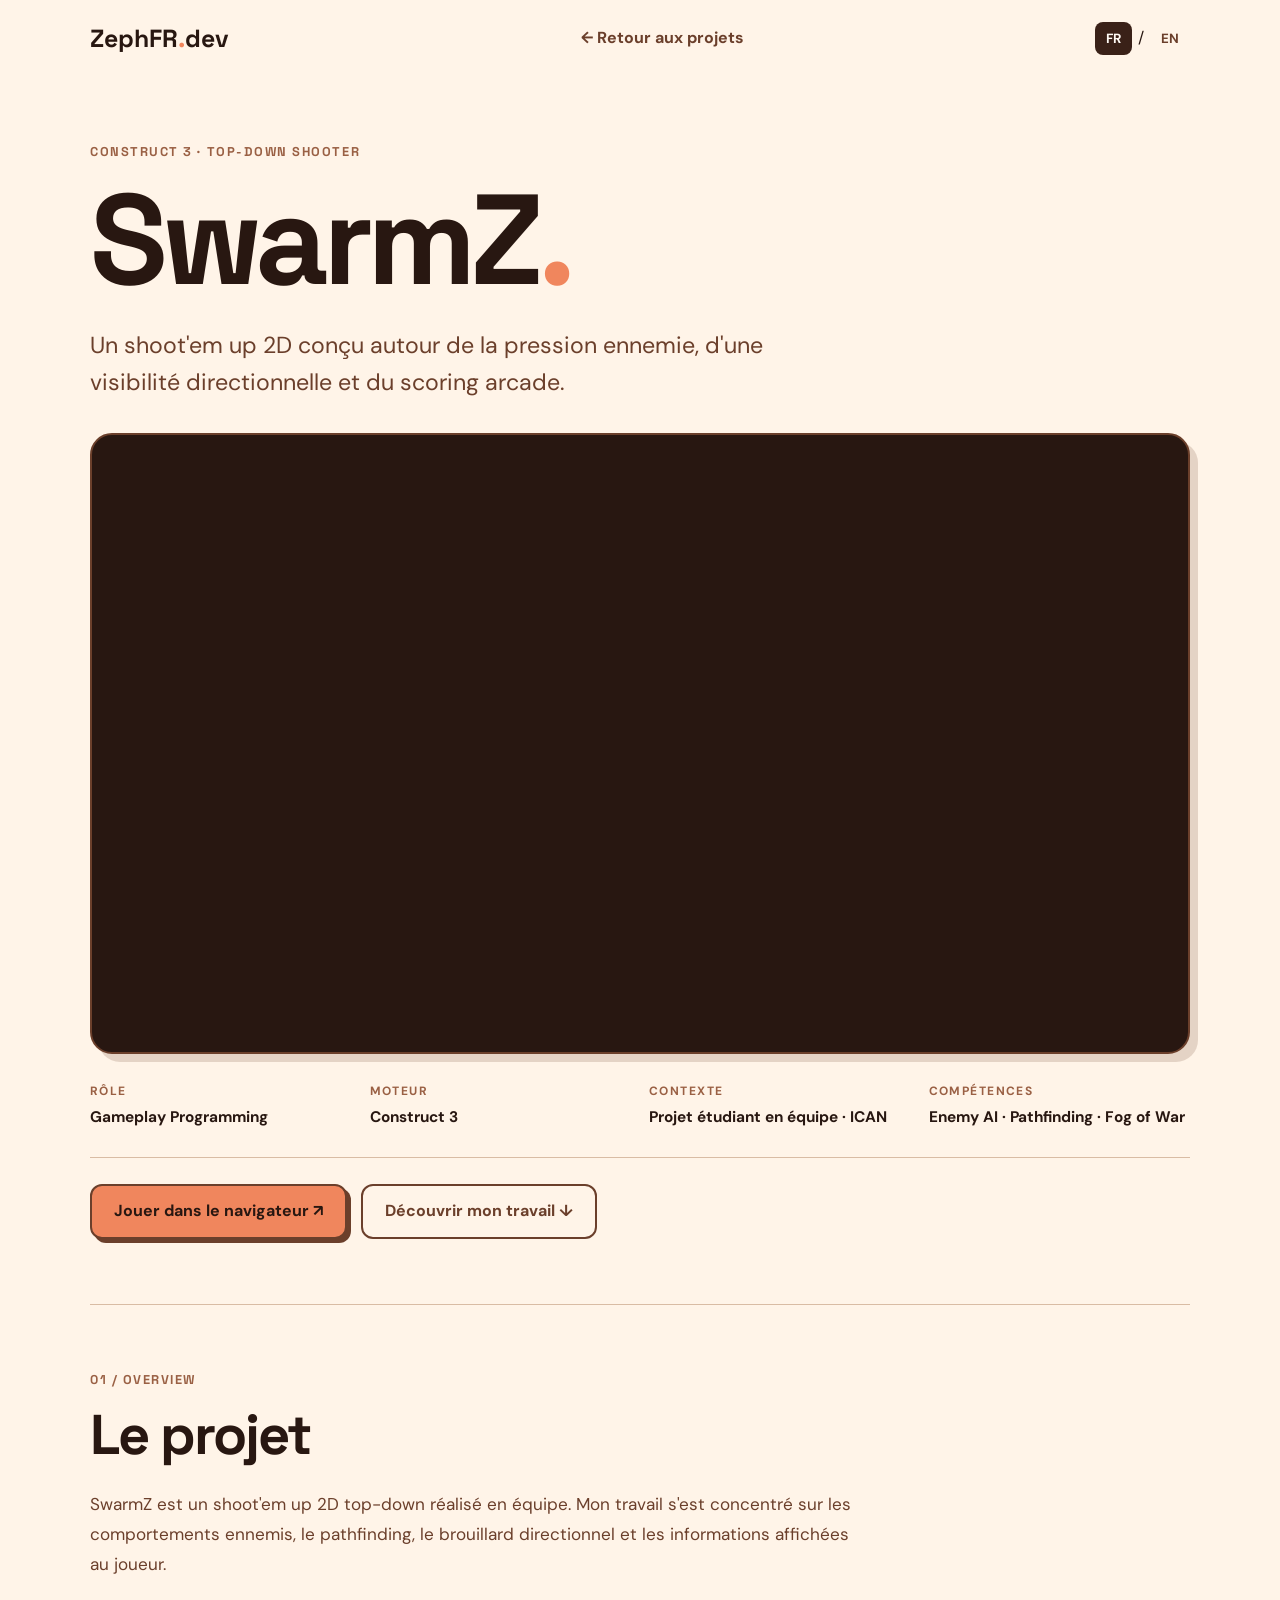
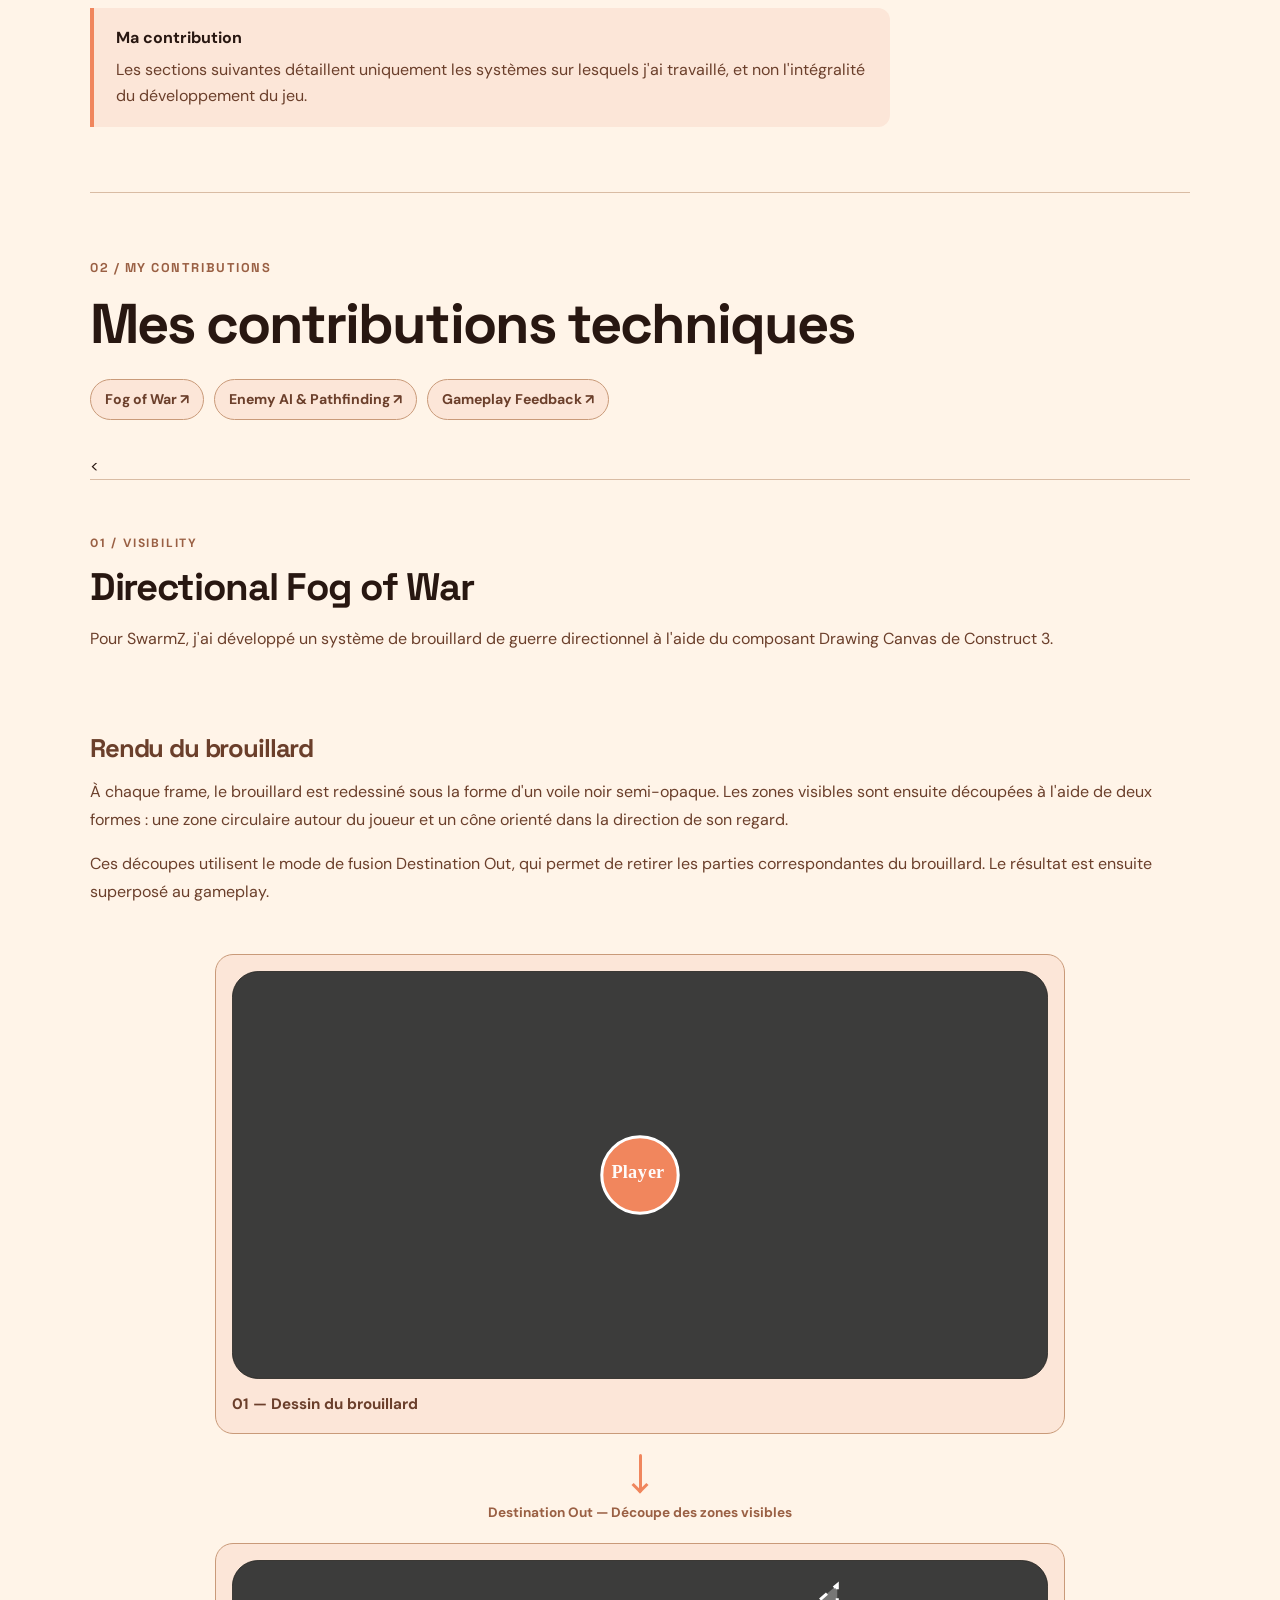
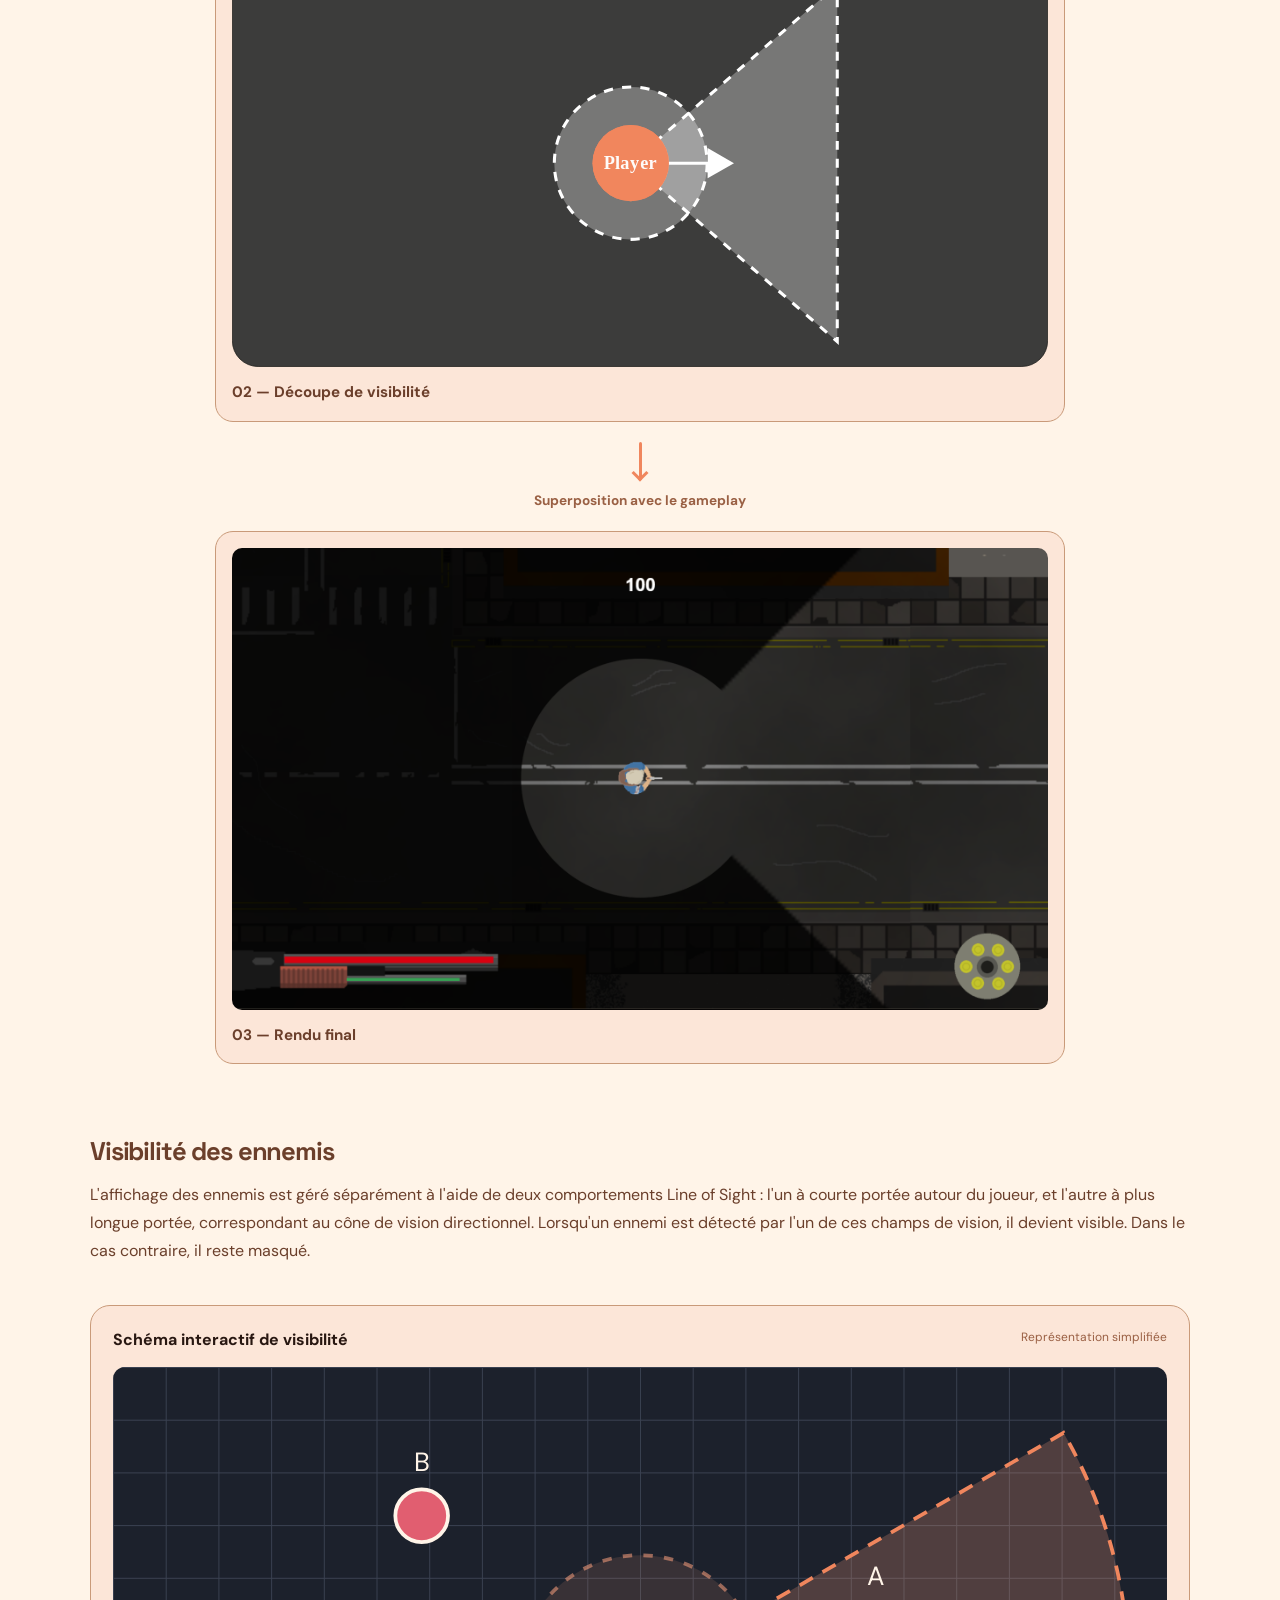
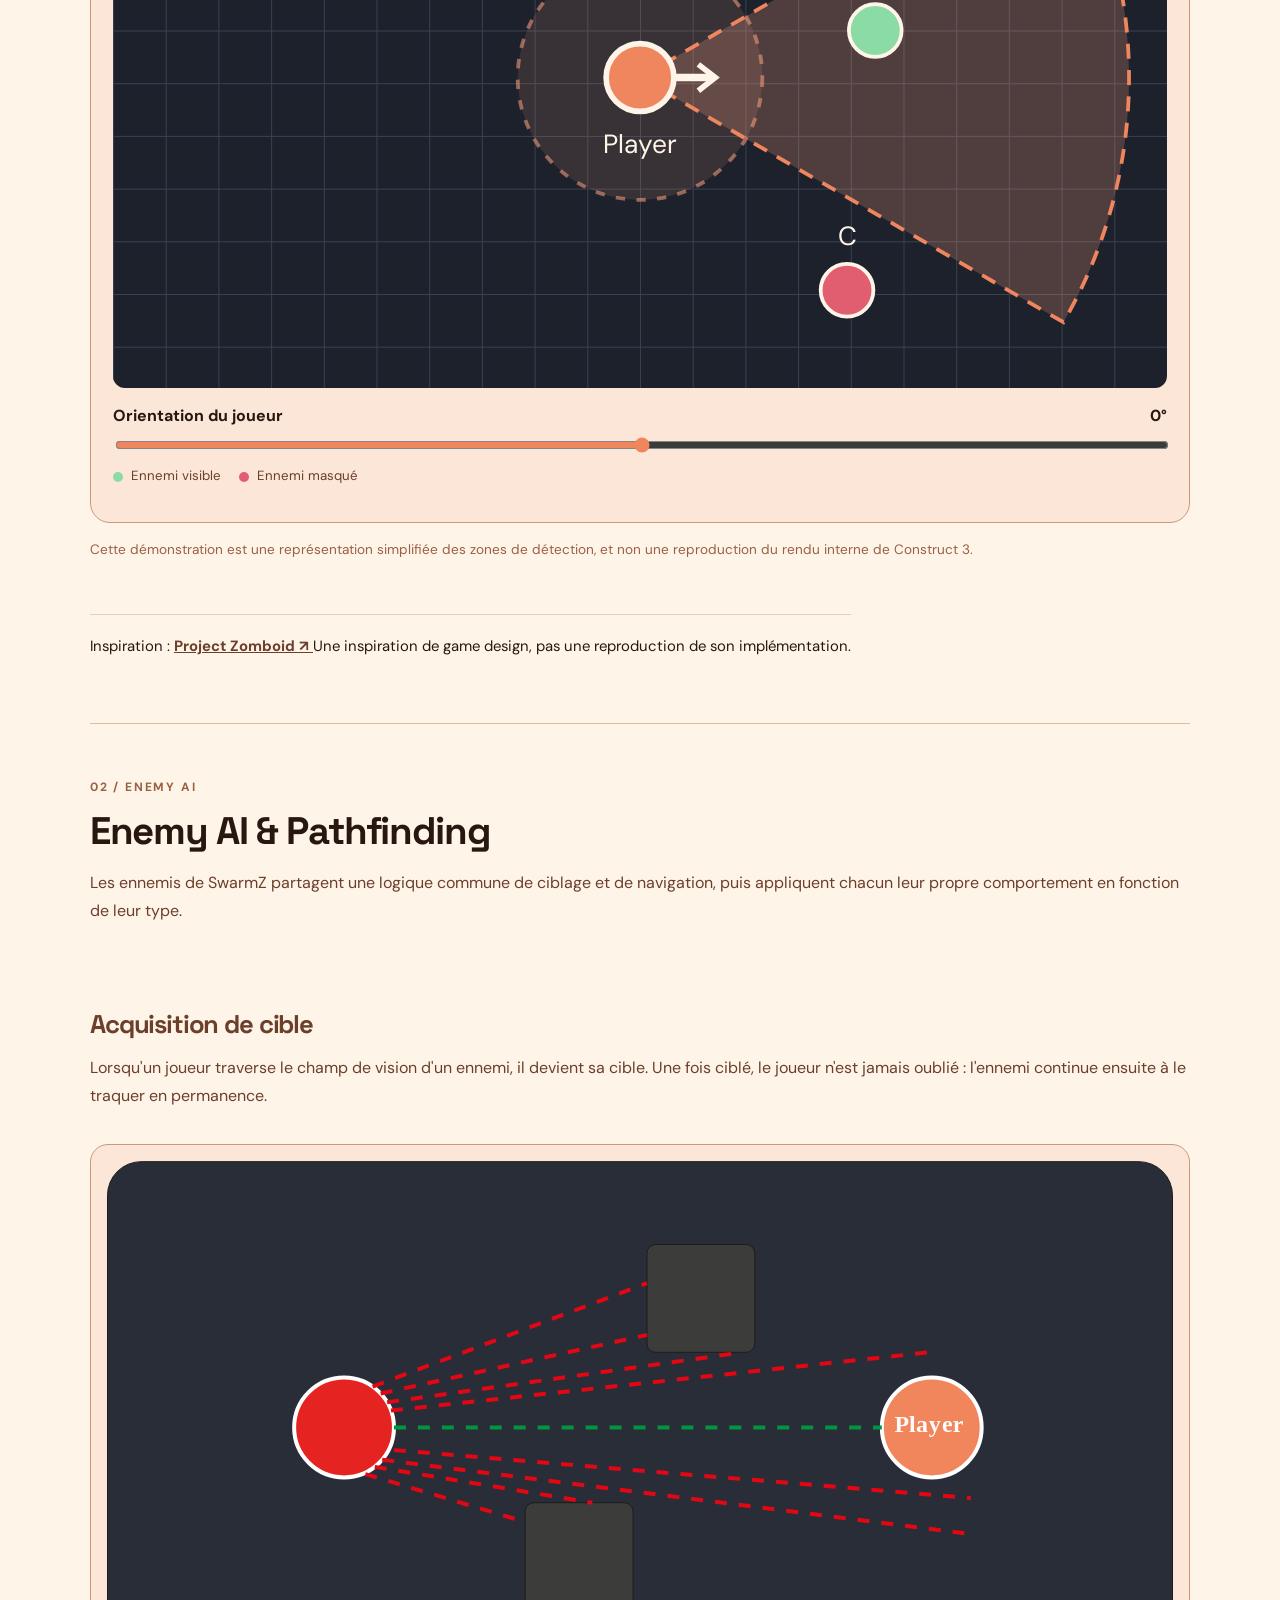
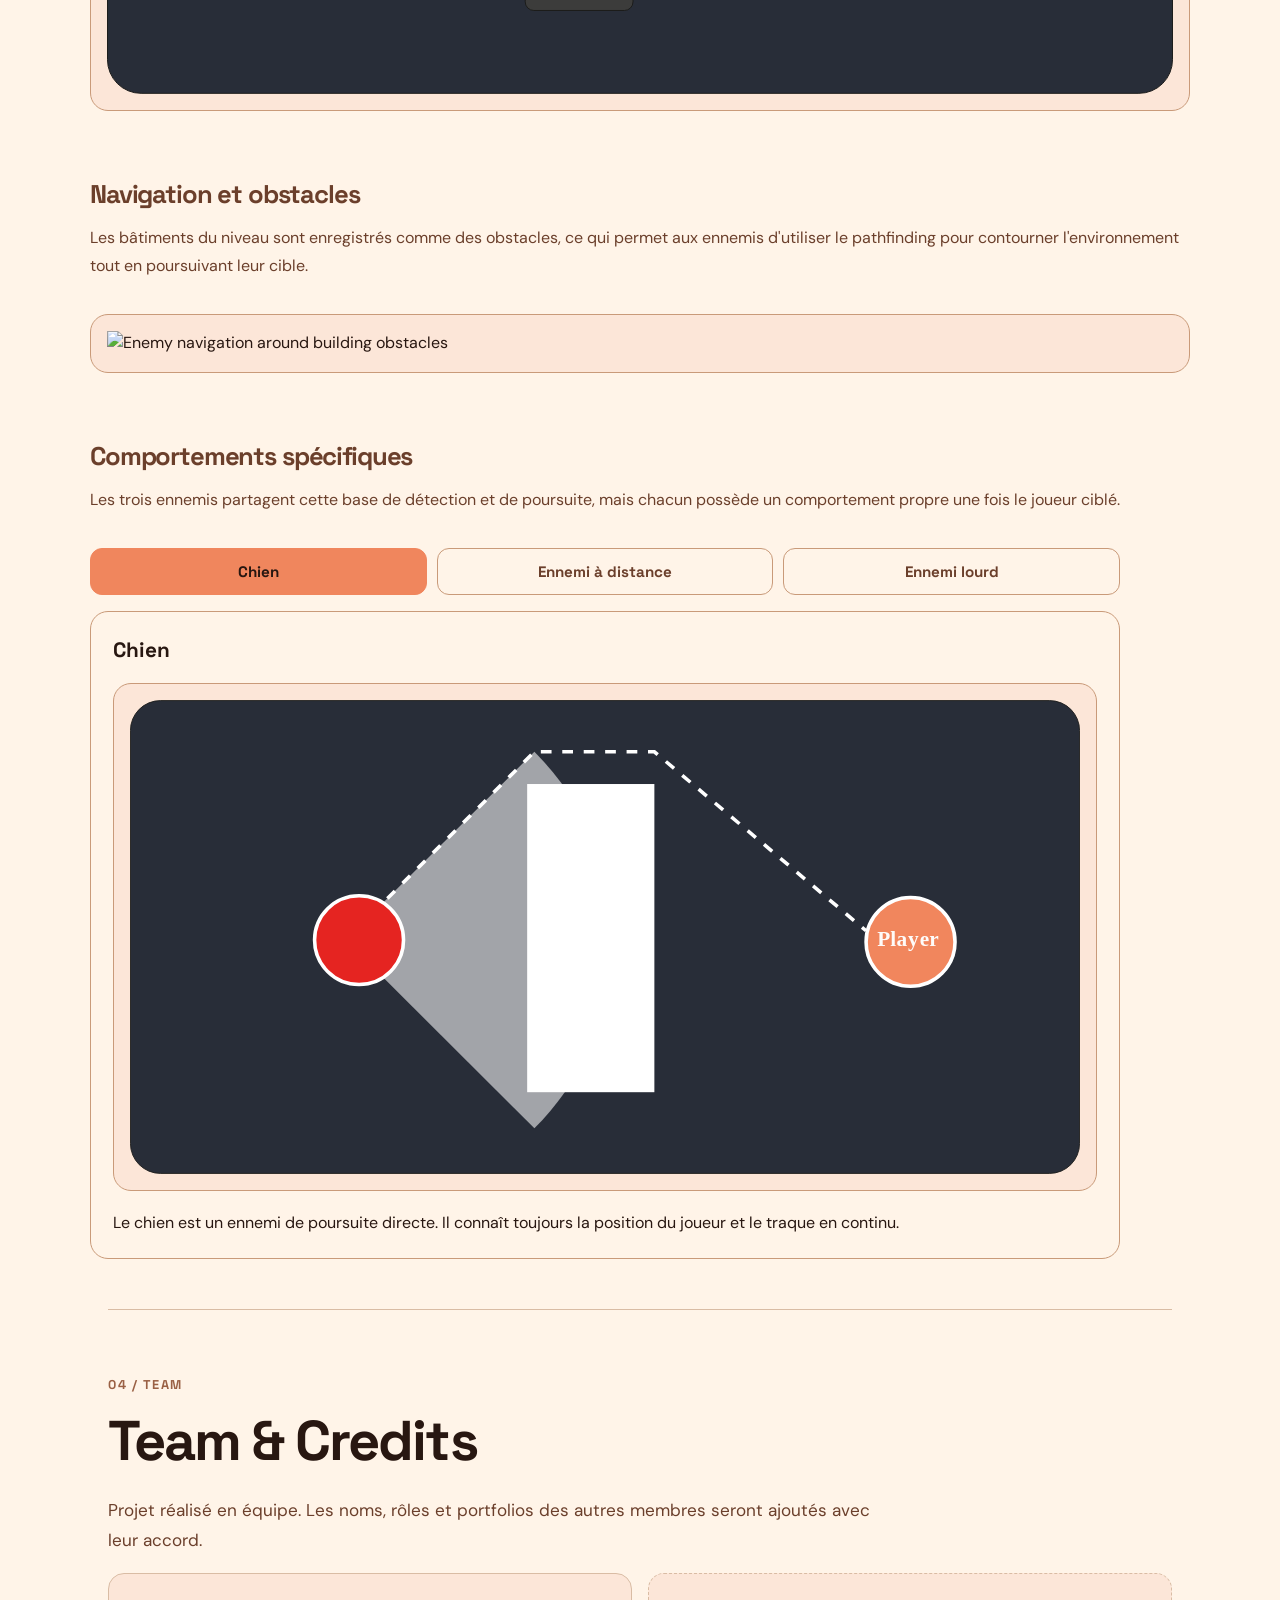
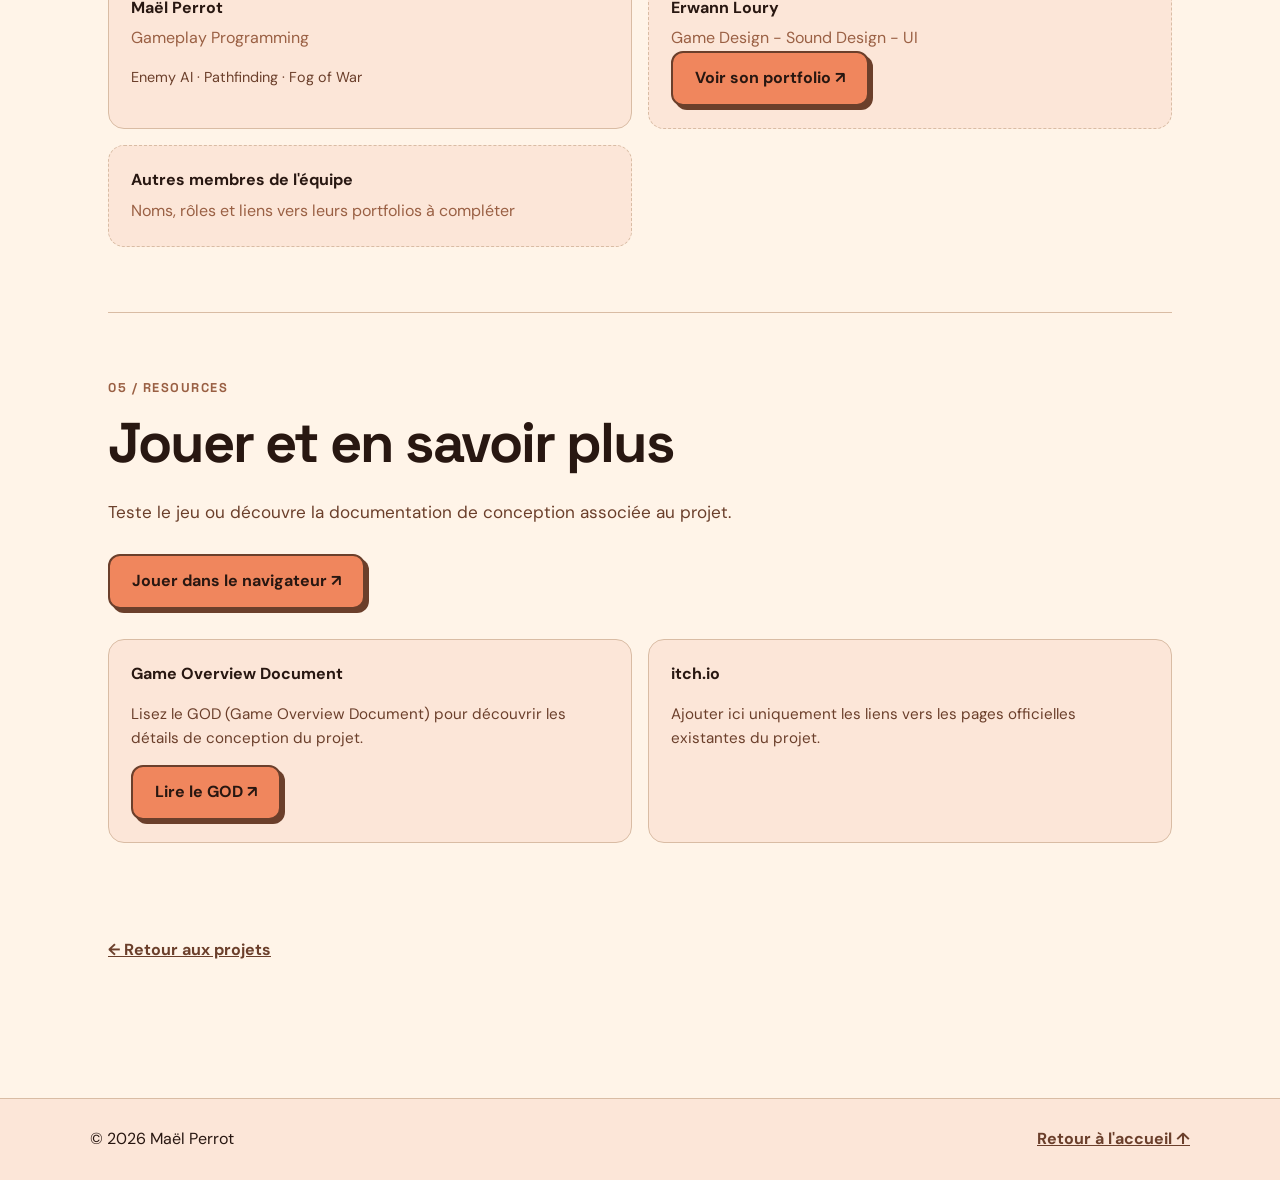
==== commit 65cebd1e: "SwarmZ page" ====
--- a/projects/SwarmZ/index.html
+++ b/projects/SwarmZ/index.html
@@ -137,7 +137,7 @@
             <div>
                 <small data-i18n="focusLabel">COMPÉTENCES</small>
                 <strong>
-                    Enemy AI · Pathfinding · Fog of War · Score
+                    Enemy AI · Pathfinding · Fog of War
                 </strong>
             </div>
 
@@ -629,43 +629,195 @@
              ENEMY AI
         ========================= -->
 
-        <article class="breakdown" id="ai">
-
-            <div class="breakdown-copy">
-
-                <span class="chapter">
-                    02 / BEHAVIOR
-                </span>
-
-                <h3>Enemy AI & Pathfinding</h3>
-
-                <p data-i18n="aiText">
-                    J'ai contribué à la logique ennemie,
-                    notamment aux comportements des ennemis
-                    à distance et à leurs déplacements.
-                    Un schéma de trajectoire ou un diagramme
-                    des états pourra documenter les conditions
-                    réelles utilisées.
-                </p>
-
-            </div>
-
-            <figure class="technical-illustration">
-
-    <img
-        src="img\SwarmZ FOW.png"
-        alt="Schéma montrant la trajectoire d'un ennemi
-             contournant des obstacles pour rejoindre le joueur."
-        loading="lazy"
-        decoding="async">
-
-    <figcaption data-i18n="pathfindingCaption">
-        Représentation simplifiée du système de
-        déplacement des ennemis de SwarmZ.
-    </figcaption>
-
-</figure>
-
+        
+<article class="breakdown" id="ai">
+
+    <div class="breakdown-copy">
+
+        <span class="chapter">02 / ENEMY AI</span>
+
+        <h3 data-i18n="aiTitle">
+            Enemy AI & Pathfinding
+        </h3>
+
+        <p data-i18n="aiIntro"></p>
+
+    </div>
+
+    <!-- TARGET ACQUISITION -->
+
+    <section class="ai-section">
+
+        <div class="breakdown-copy">
+            <h4 data-i18n="aiTargetTitle">
+                Target Acquisition
+            </h4>
+
+            <p data-i18n="aiTargetText"></p>
+        </div>
+
+        <figure class="ai-illustration">
+            <img
+                src="svg/PlayerDetection.svg"
+                alt="Target acquisition and persistent player tracking"
+                loading="lazy">
+        </figure>
+
+    </section>
+
+    <!-- PATHFINDING -->
+
+    <section class="ai-section">
+
+        <div class="breakdown-copy">
+            <h4 data-i18n="aiNavigationTitle">
+                Navigation & Obstacles
+            </h4>
+
+            <p data-i18n="aiNavigationText"></p>
+        </div>
+
+        <figure class="ai-illustration">
+            <img
+                src="svg/pathfinding.svg"
+                alt="Enemy navigation around building obstacles"
+                loading="lazy">
+        </figure>
+
+    </section>
+
+    <!-- ENEMY BEHAVIORS -->
+
+    <section class="ai-section">
+
+        <div class="breakdown-copy">
+            <h4 data-i18n="aiVariantsTitle">
+                Enemy Behaviors
+            </h4>
+
+            <p data-i18n="aiVariantsText"></p>
+        </div>
+
+        <div class="enemy-showcase">
+
+            <div class="enemy-tabs"
+                 role="tablist"
+                 aria-label="Enemy types">
+
+                <button
+                    class="enemy-tab is-active"
+                    type="button"
+                    role="tab"
+                    aria-selected="true"
+                    aria-controls="enemy-panel-dog"
+                    id="enemy-tab-dog"
+                    data-enemy="dog"
+                    data-i18n="aiDogTitle">
+                    Dog
+                </button>
+
+                <button
+                    class="enemy-tab"
+                    type="button"
+                    role="tab"
+                    aria-selected="false"
+                    aria-controls="enemy-panel-ranged"
+                    id="enemy-tab-ranged"
+                    data-enemy="ranged"
+                    data-i18n="aiRangedTitle">
+                    Ranged
+                </button>
+
+                <button
+                    class="enemy-tab"
+                    type="button"
+                    role="tab"
+                    aria-selected="false"
+                    aria-controls="enemy-panel-heavy"
+                    id="enemy-tab-heavy"
+                    data-enemy="heavy"
+                    data-i18n="aiHeavyTitle">
+                    Heavy
+                </button>
+
+            </div>
+
+            <!-- DOG -->
+
+            <section
+                class="enemy-panel is-active"
+                id="enemy-panel-dog"
+                role="tabpanel"
+                aria-labelledby="enemy-tab-dog">
+
+                <h5 data-i18n="aiDogTitle">Dog</h5>
+
+                <figure class="ai-illustration">
+                    <img
+                        src="svg/DogEnnemy.svg"
+                        alt="Dog continuously tracks the player"
+                        loading="lazy">
+                </figure>
+
+                <p data-i18n="aiDogText"></p>
+
+            </section>
+
+            <!-- RANGED -->
+
+            <section
+                class="enemy-panel"
+                id="enemy-panel-ranged"
+                role="tabpanel"
+                aria-labelledby="enemy-tab-ranged"
+                hidden>
+
+                <h5 data-i18n="aiRangedTitle">
+                    Ranged Enemy
+                </h5>
+
+                <figure class="ai-illustration">
+                    <img
+                        src="svg/SpiterEnnemy.svg"
+                        alt="Ranged enemy attack after three seconds of line of sight"
+                        loading="lazy">
+                </figure>
+
+                <p data-i18n="aiRangedText"></p>
+
+            </section>
+
+            <!-- HEAVY -->
+
+            <section
+                class="enemy-panel"
+                id="enemy-panel-heavy"
+                role="tabpanel"
+                aria-labelledby="enemy-tab-heavy"
+                hidden>
+
+                <h5 data-i18n="aiHeavyTitle">
+                    Heavy Enemy
+                </h5>
+
+                <figure class="ai-illustration">
+                    <img
+                        src="svg/TankEnnemy.svg"
+                        alt="Heavy enemy spawning and acid puddle abilities"
+                        loading="lazy">
+                </figure>
+
+                <p data-i18n="aiHeavyText"></p>
+
+            </section>
+
+        </div>
+
+    </section>
+
+</article>
+
+</div>
         </article>
 
 
@@ -673,7 +825,7 @@
              GAMEPLAY FEEDBACK
         ========================= -->
 
-        <article class="breakdown" id="hud">
+        <!-- <article class="breakdown" id="hud">
 
             <div class="breakdown-copy">
 
@@ -713,9 +865,9 @@
     </section>
 
 
-    <!-- =========================
+    =========================
          CHALLENGES & LESSONS
-    ========================= -->
+    ========================= 
 
     <section class="section-shell project-section"
              id="lessons">
@@ -732,7 +884,7 @@
             résultat obtenu.
         </p>
 
-    </section>
+    </section> -->
 
 
     <!-- =========================
@@ -762,12 +914,30 @@
 
                 <p>
                     Enemy AI · Pathfinding · Fog of War
-                    · Gameplay Feedback
                 </p>
 
             </div>
 
             <!-- Replace with real teammates -->
+
+            <div class="credit placeholder-credit">
+
+                <strong data-i18n="ErwannName">
+                    Erwann Loury
+                </strong>
+
+                <span data-i18n="ErwannRole">
+                    Game Design - Sound Design - UI
+                </span>
+
+                <a class="project-button primary"
+               href="https://erwannloury.space/portfolio.html#:~:text=View%20the%20GOD-,Swarm%20Z,-This%20game%20was"
+               target="_blank"
+               rel="noopener noreferrer"
+               data-i18n="erwannPortfolio">
+                Voir son portfolio ↗
+            </a>
+            </div>
 
             <div class="credit placeholder-credit">
 
@@ -823,22 +993,25 @@
 
                 <strong>Game Overview Document</strong>
 
-                <p data-i18n="godPending">
-                    Document PDF à ajouter après
-                    vérification des autorisations
-                    de partage.
+                <p data-i18n="godText">
+                    Lisez le GOD (Game Overview Document) pour découvrir
+                    les détails de conception du projet.
                 </p>
-
+                <a class="project-button primary"
+               href="docs/GOD_SwarmZ.pdf"
+               target="_blank"
+               rel="noopener noreferrer"
+               data-i18n="readGOD">
+                Lire le GOD ↗
+            </a>
             </div>
 
             <div>
 
-                <strong>itch.io / Steam</strong>
+                <strong>itch.io</strong>
 
                 <p data-i18n="storePending">
-                    Ajouter ici uniquement les liens
-                    vers les pages officielles
-                    existantes du projet.
+                    Les liens vers les pages officielles du projet seront ajoutés ici lorsqu'elles seront disponibles.
                 </p>
 
             </div>
--- a/projects/SwarmZ/swarmz.css
+++ b/projects/SwarmZ/swarmz.css
@@ -674,6 +674,129 @@
     height: 100%;
 }
 
+
+/* ============================
+   ENEMY AI & PATHFINDING
+============================ */
+
+#ai {
+    display: flex;
+    flex-direction: column;
+    gap: 36px;
+}
+
+.ai-section {
+    display: flex;
+    flex-direction: column;
+    gap: 18px;
+    min-width: 0;
+}
+
+.ai-section h4 {
+    font-family: "Space Grotesk", sans-serif;
+    font-size: clamp(1.3rem, 2vw, 1.65rem);
+    color: #6B3F2B;
+    margin-bottom: 12px;
+}
+
+.ai-illustration {
+    margin: 0;
+    padding: 16px;
+    border: 1px solid #C99A79;
+    background: #FCE6D8;
+    border-radius: 18px;
+}
+
+.ai-illustration img {
+    display: block;
+    width: 100%;
+    height: auto;
+    object-fit: contain;
+}
+
+.enemy-showcase {
+    width: 100%;
+}
+
+.enemy-tabs {
+    display: grid;
+    grid-template-columns: repeat(3, minmax(0, 1fr));
+    gap: 10px;
+    margin-bottom: 16px;
+}
+
+.enemy-tab {
+    cursor: pointer;
+    border: 1px solid #C99A79;
+    border-radius: 12px;
+    background: #FFF4E8;
+    color: #6B3F2B;
+    padding: 13px 10px;
+    font: 700 0.95rem "Space Grotesk", sans-serif;
+    transition:
+        background 0.2s ease,
+        color 0.2s ease,
+        border-color 0.2s ease;
+}
+
+.enemy-tab:hover,
+.enemy-tab:focus-visible {
+    border-color: #F0865D;
+}
+
+.enemy-tab.is-active {
+    background: #F0865D;
+    color: #281711;
+    border-color: #F0865D;
+}
+
+.enemy-panel {
+    padding: 22px;
+    border: 1px solid #C99A79;
+    border-radius: 18px;
+    background: #FFF4E8;
+}
+
+.enemy-panel[hidden] {
+    display: none;
+}
+
+.enemy-panel h5 {
+    margin: 0 0 16px;
+    font-family: "Space Grotesk", sans-serif;
+    font-size: 1.3rem;
+    color: #281711;
+}
+
+.enemy-panel .ai-illustration {
+    margin-bottom: 18px;
+}
+
+.enemy-panel p {
+    margin: 0;
+    line-height: 1.7;
+}
+
+@media (max-width: 600px) {
+    #ai {
+        gap: 26px;
+    }
+
+    .enemy-tab {
+        padding: 12px 6px;
+        font-size: 0.83rem;
+    }
+
+    .enemy-panel {
+        padding: 14px;
+    }
+
+    .ai-illustration {
+        padding: 8px;
+    }
+}
+
+
 /* =========================================
    HUD ILLUSTRATION
 ========================================= */
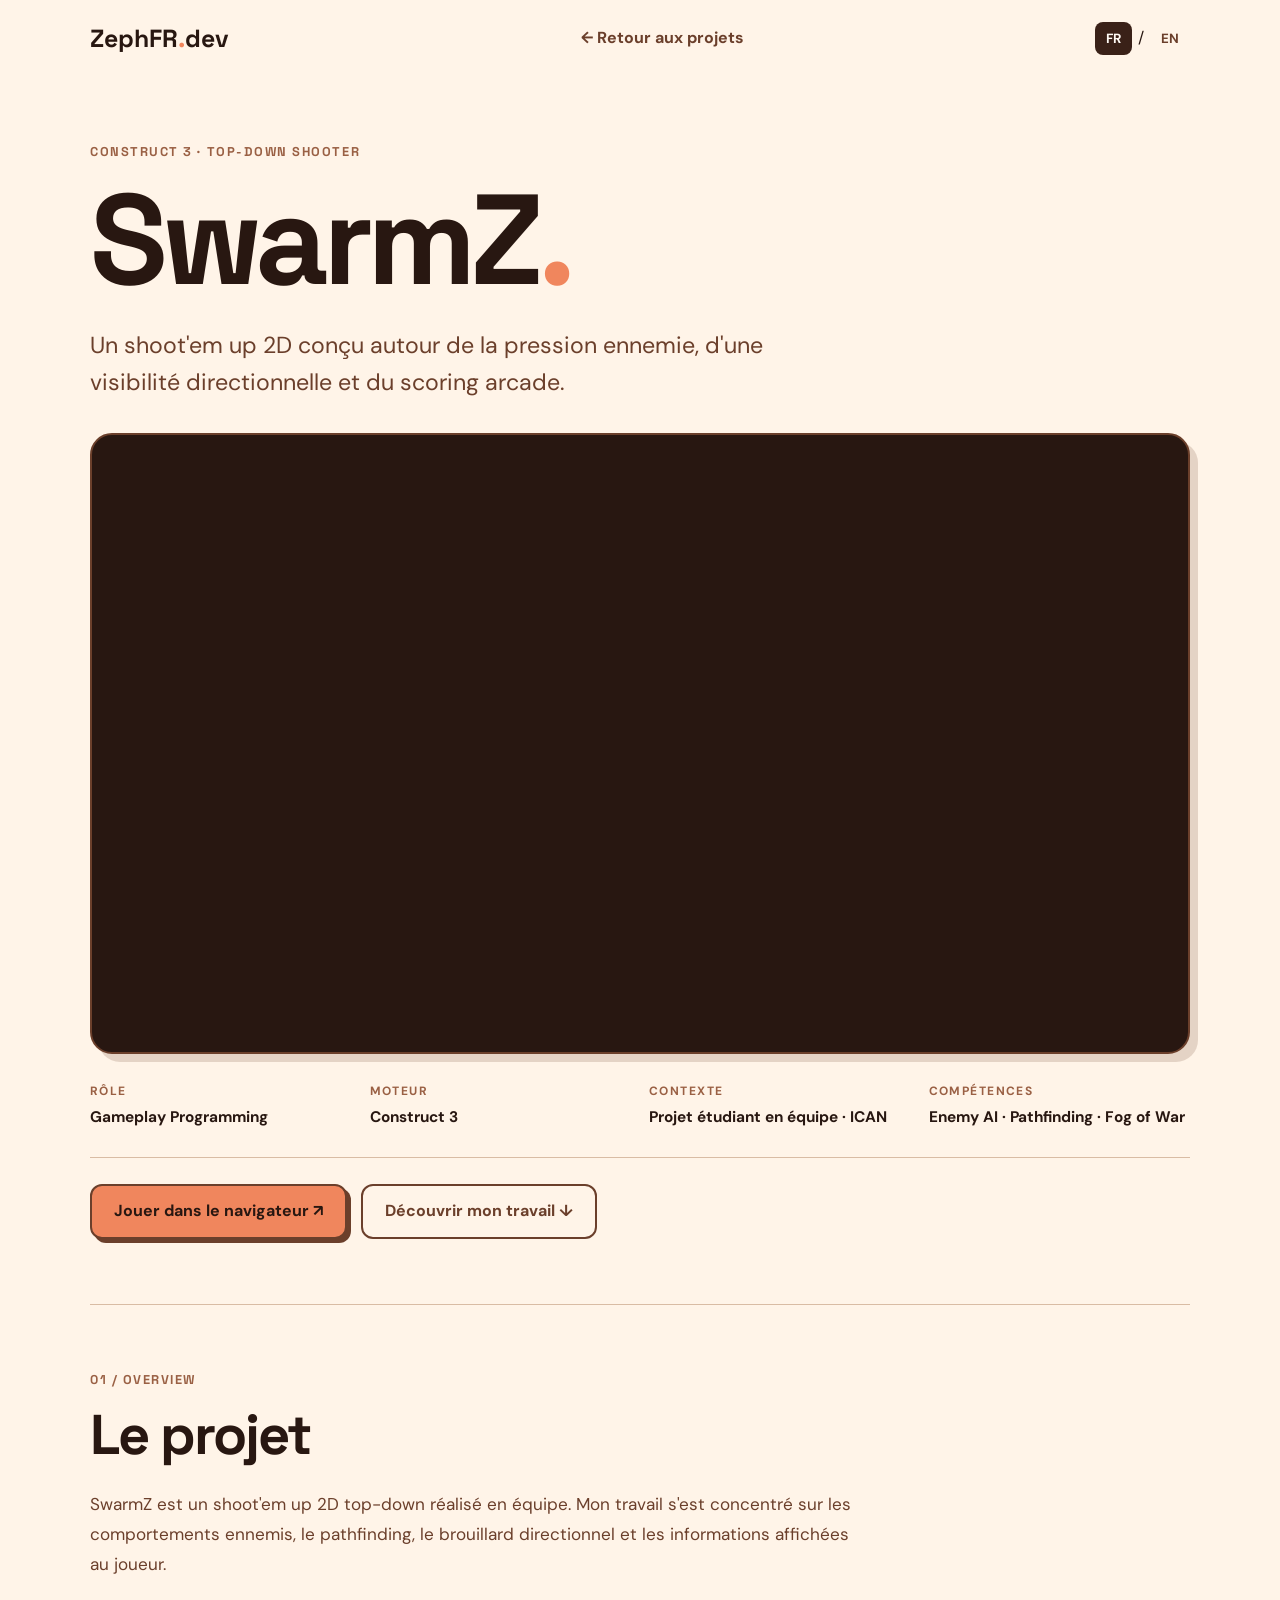
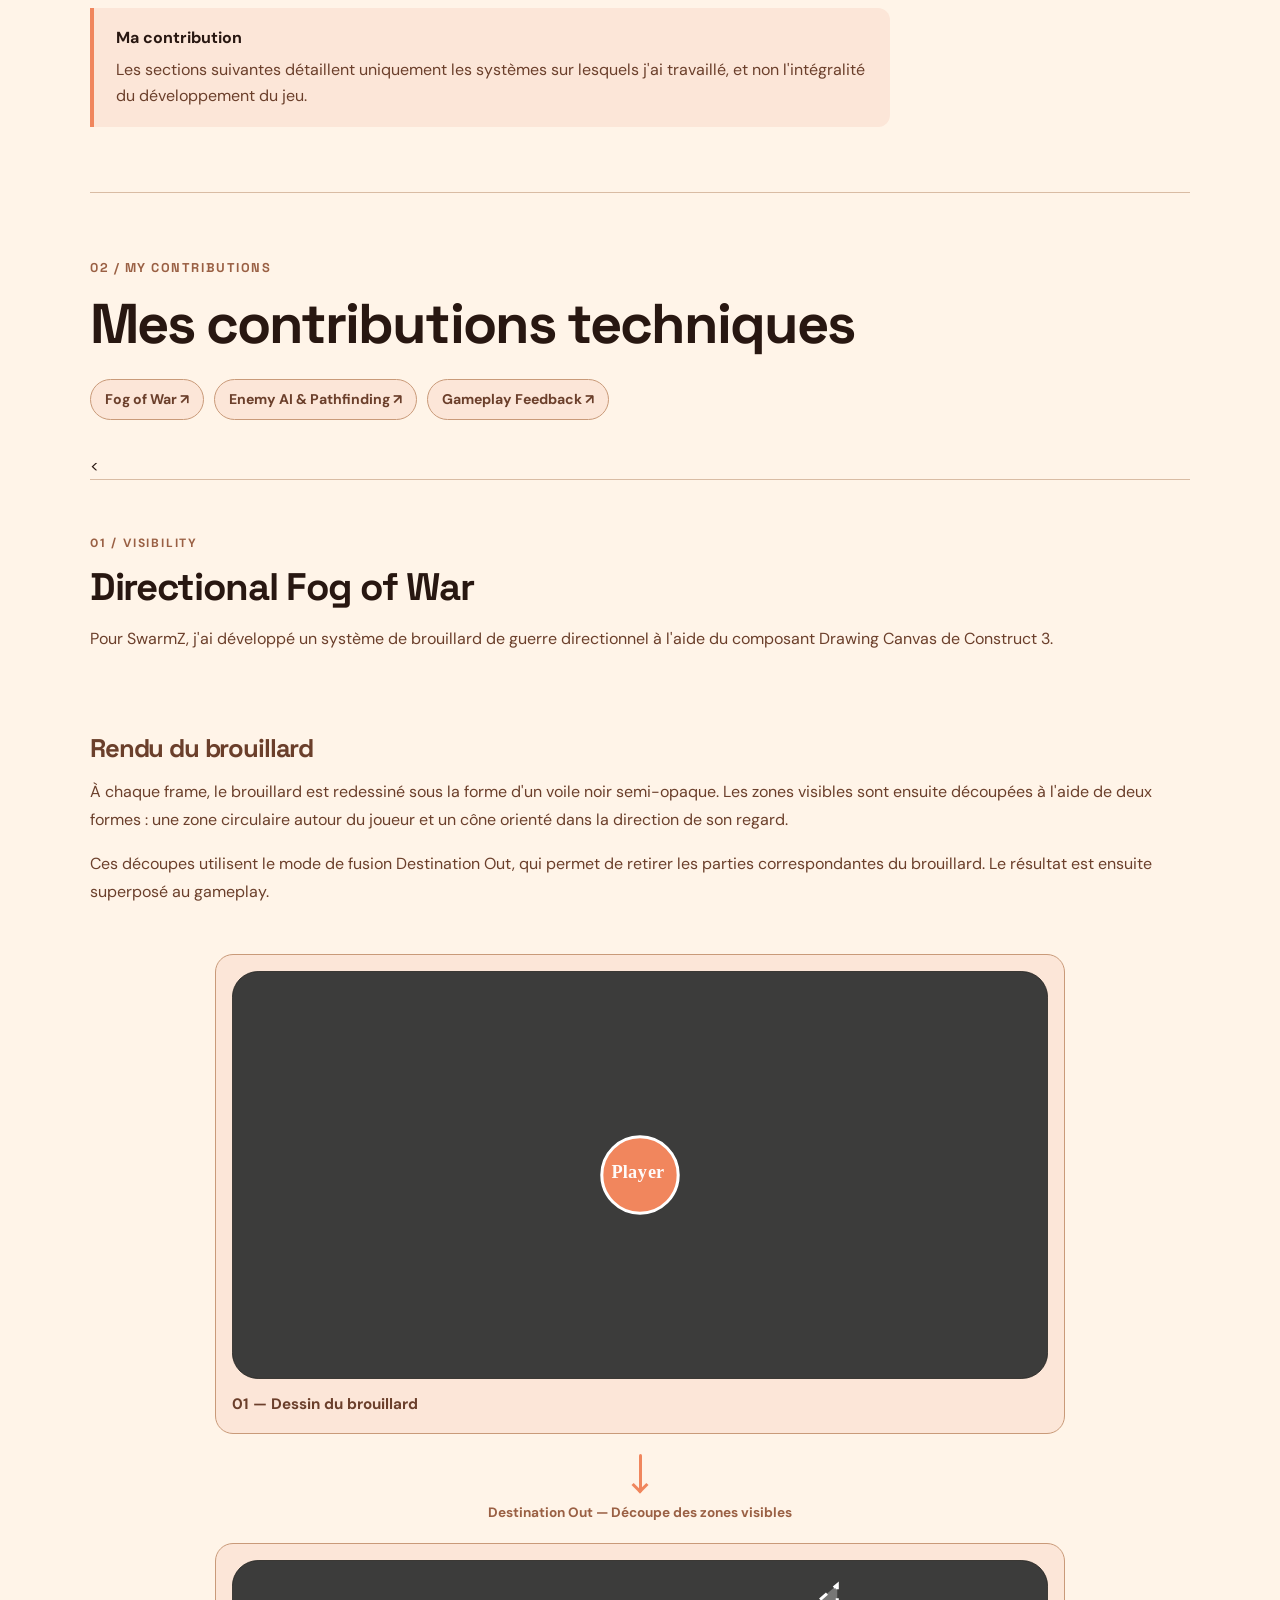
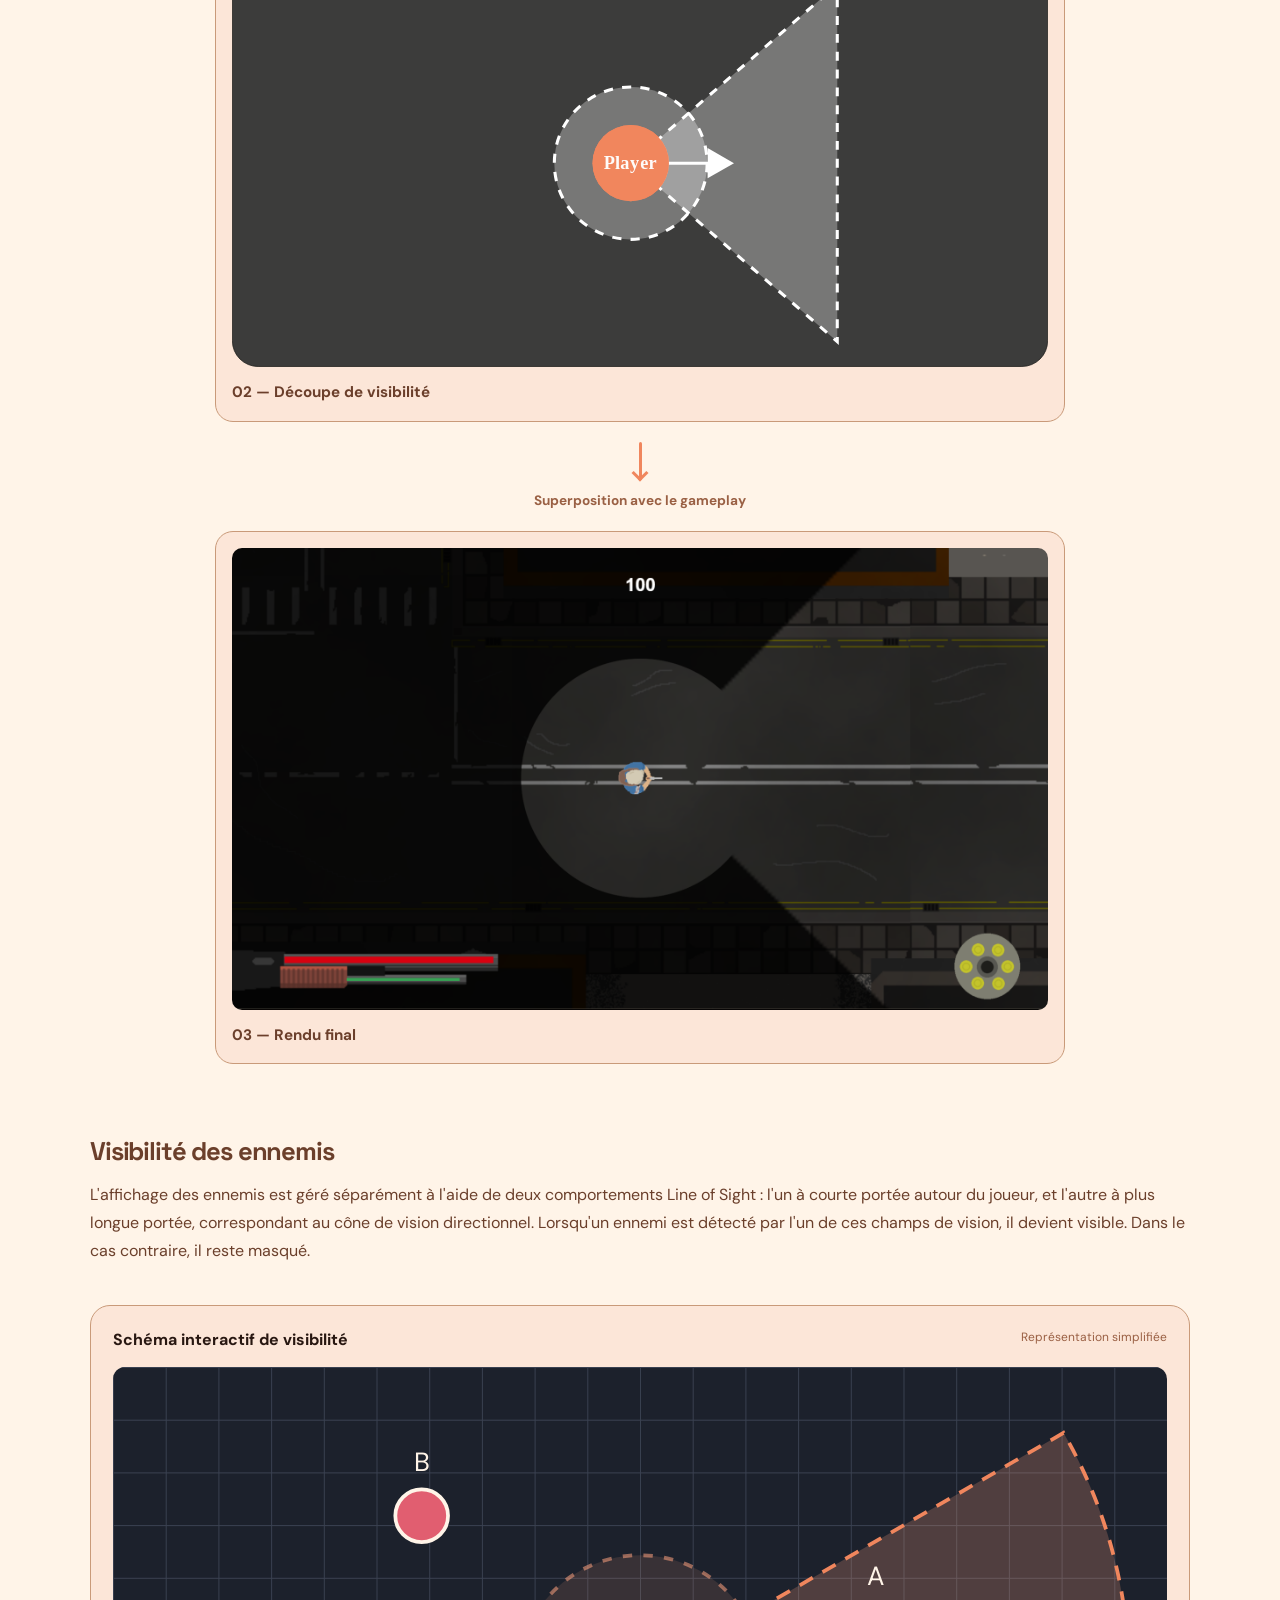
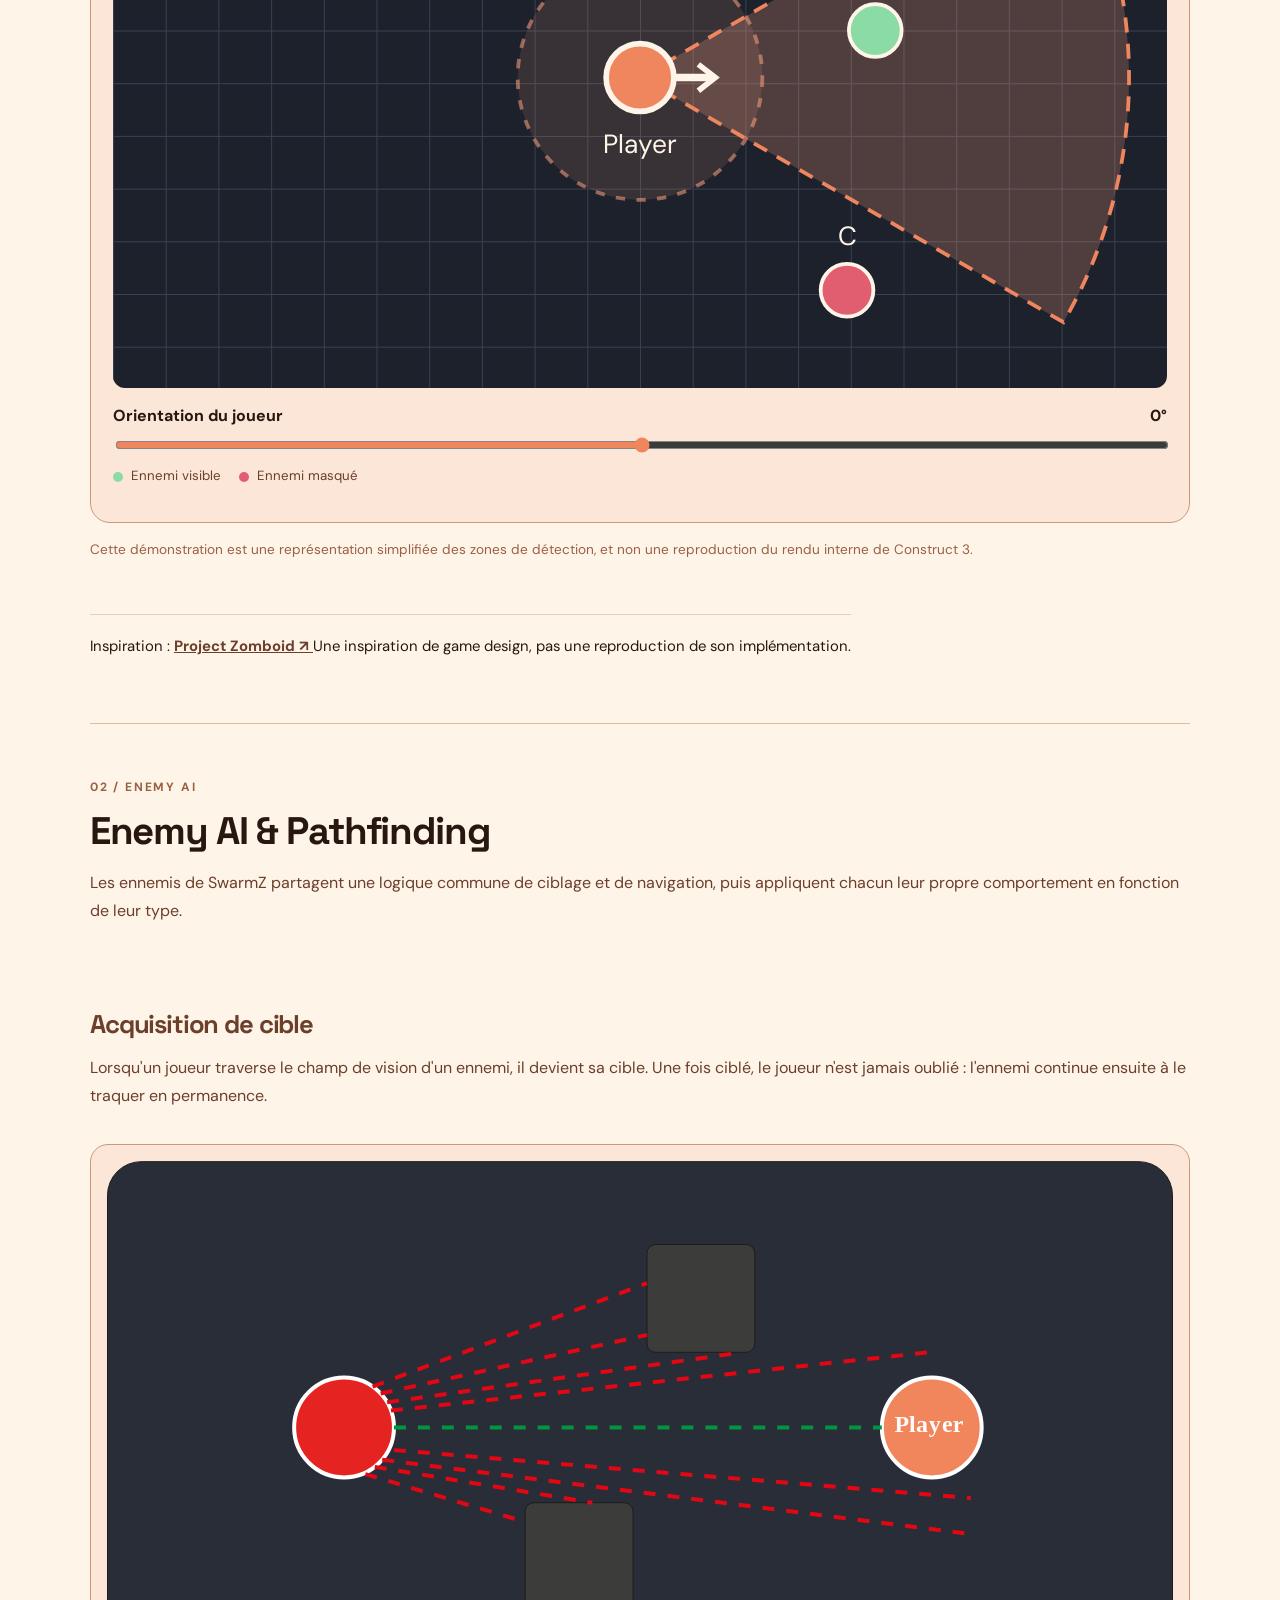
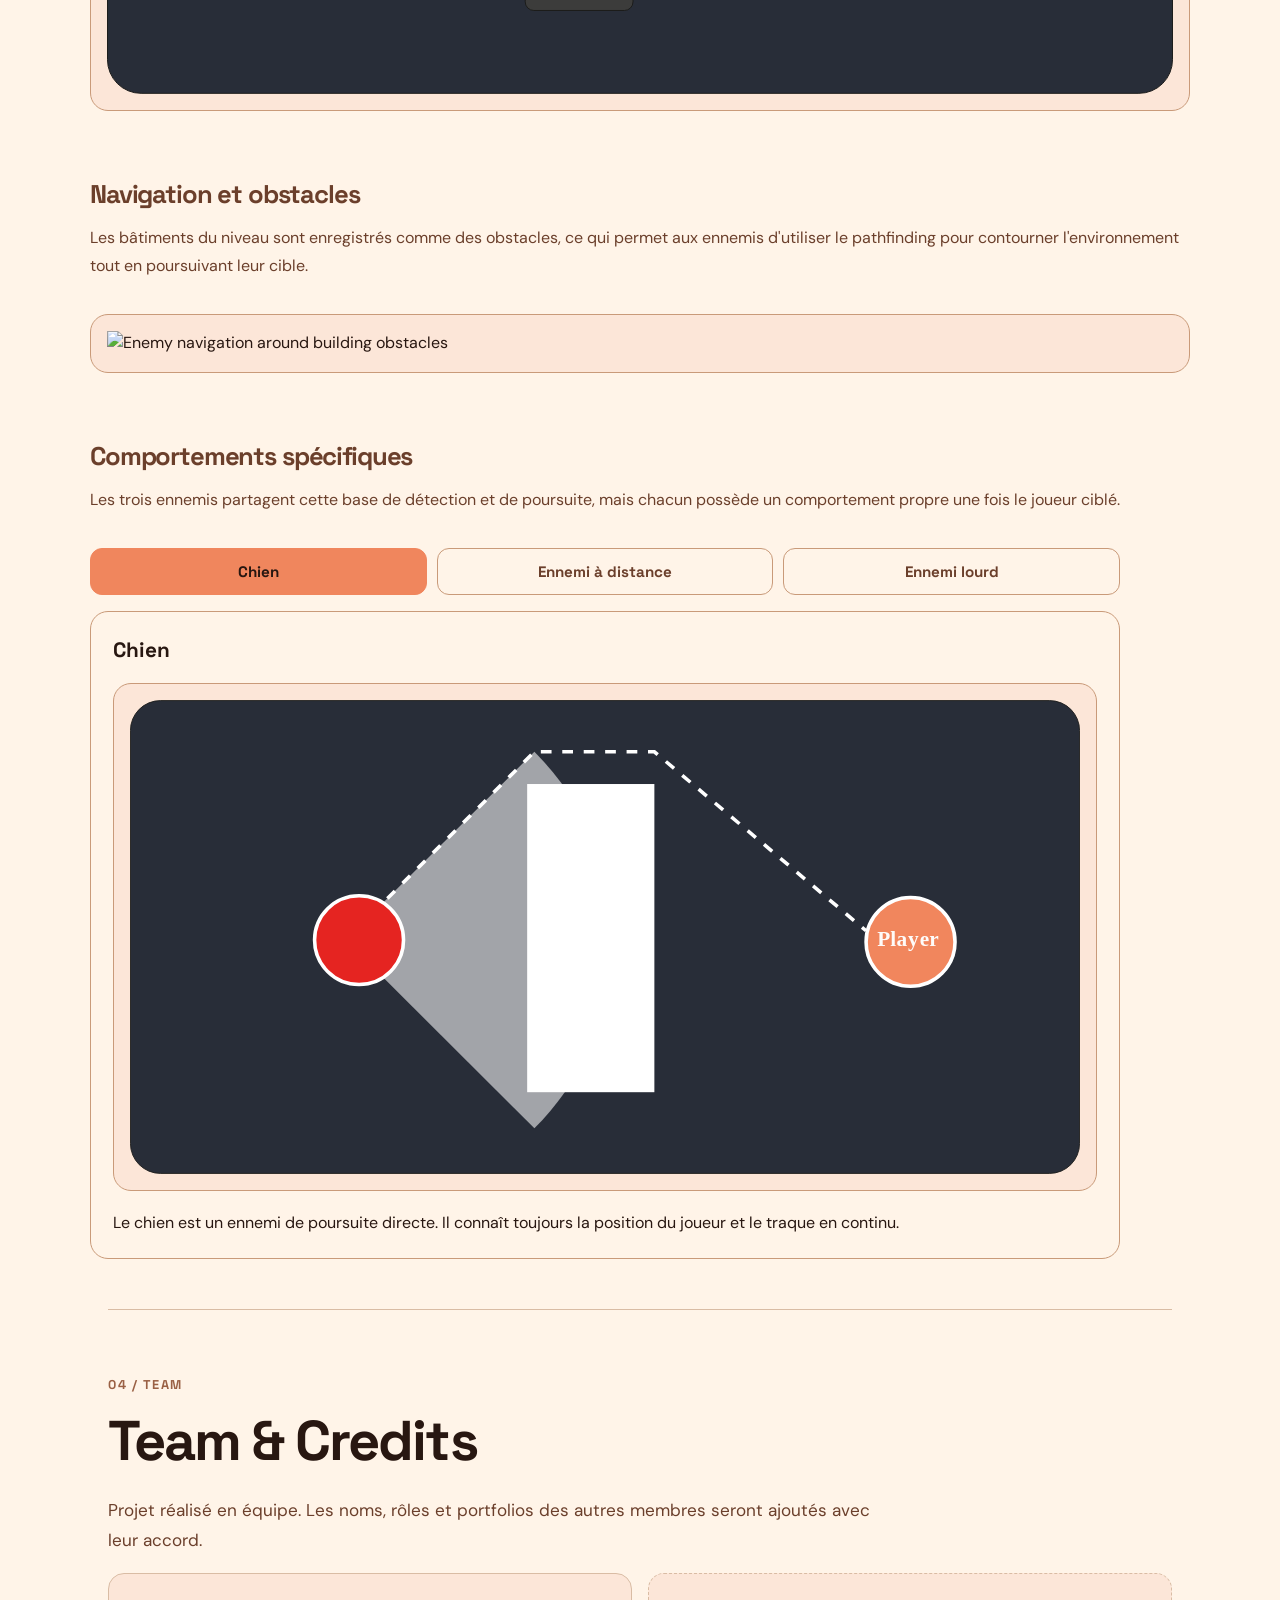
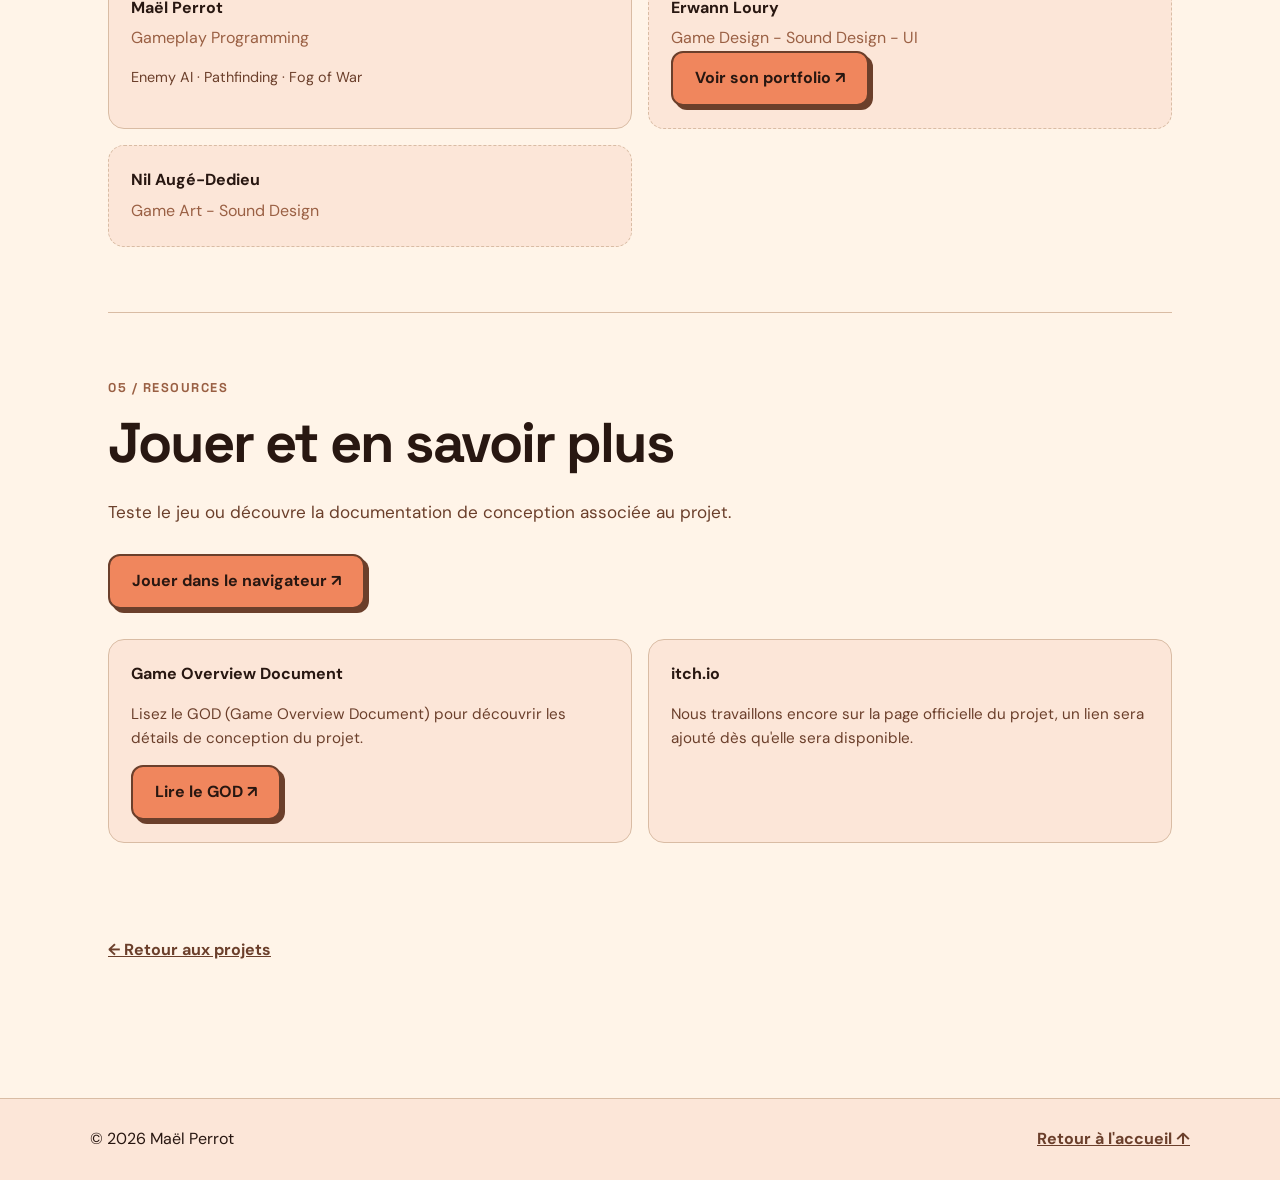
==== commit d0c2926a: "Updated SwarmZ Page" ====
--- a/projects/SwarmZ/index.html
+++ b/projects/SwarmZ/index.html
@@ -941,13 +941,12 @@
 
             <div class="credit placeholder-credit">
 
-                <strong data-i18n="teamPlaceholder">
-                    Autres membres de l'équipe
+                <strong data-i18n="nilName">
+                    Nil Augé-Dedieu
                 </strong>
 
-                <span data-i18n="teamRole">
-                    Noms, rôles et liens vers
-                    leurs portfolios à compléter
+                <span data-i18n="nilRole">
+                    Game Art - Sound Design
                 </span>
 
             </div>
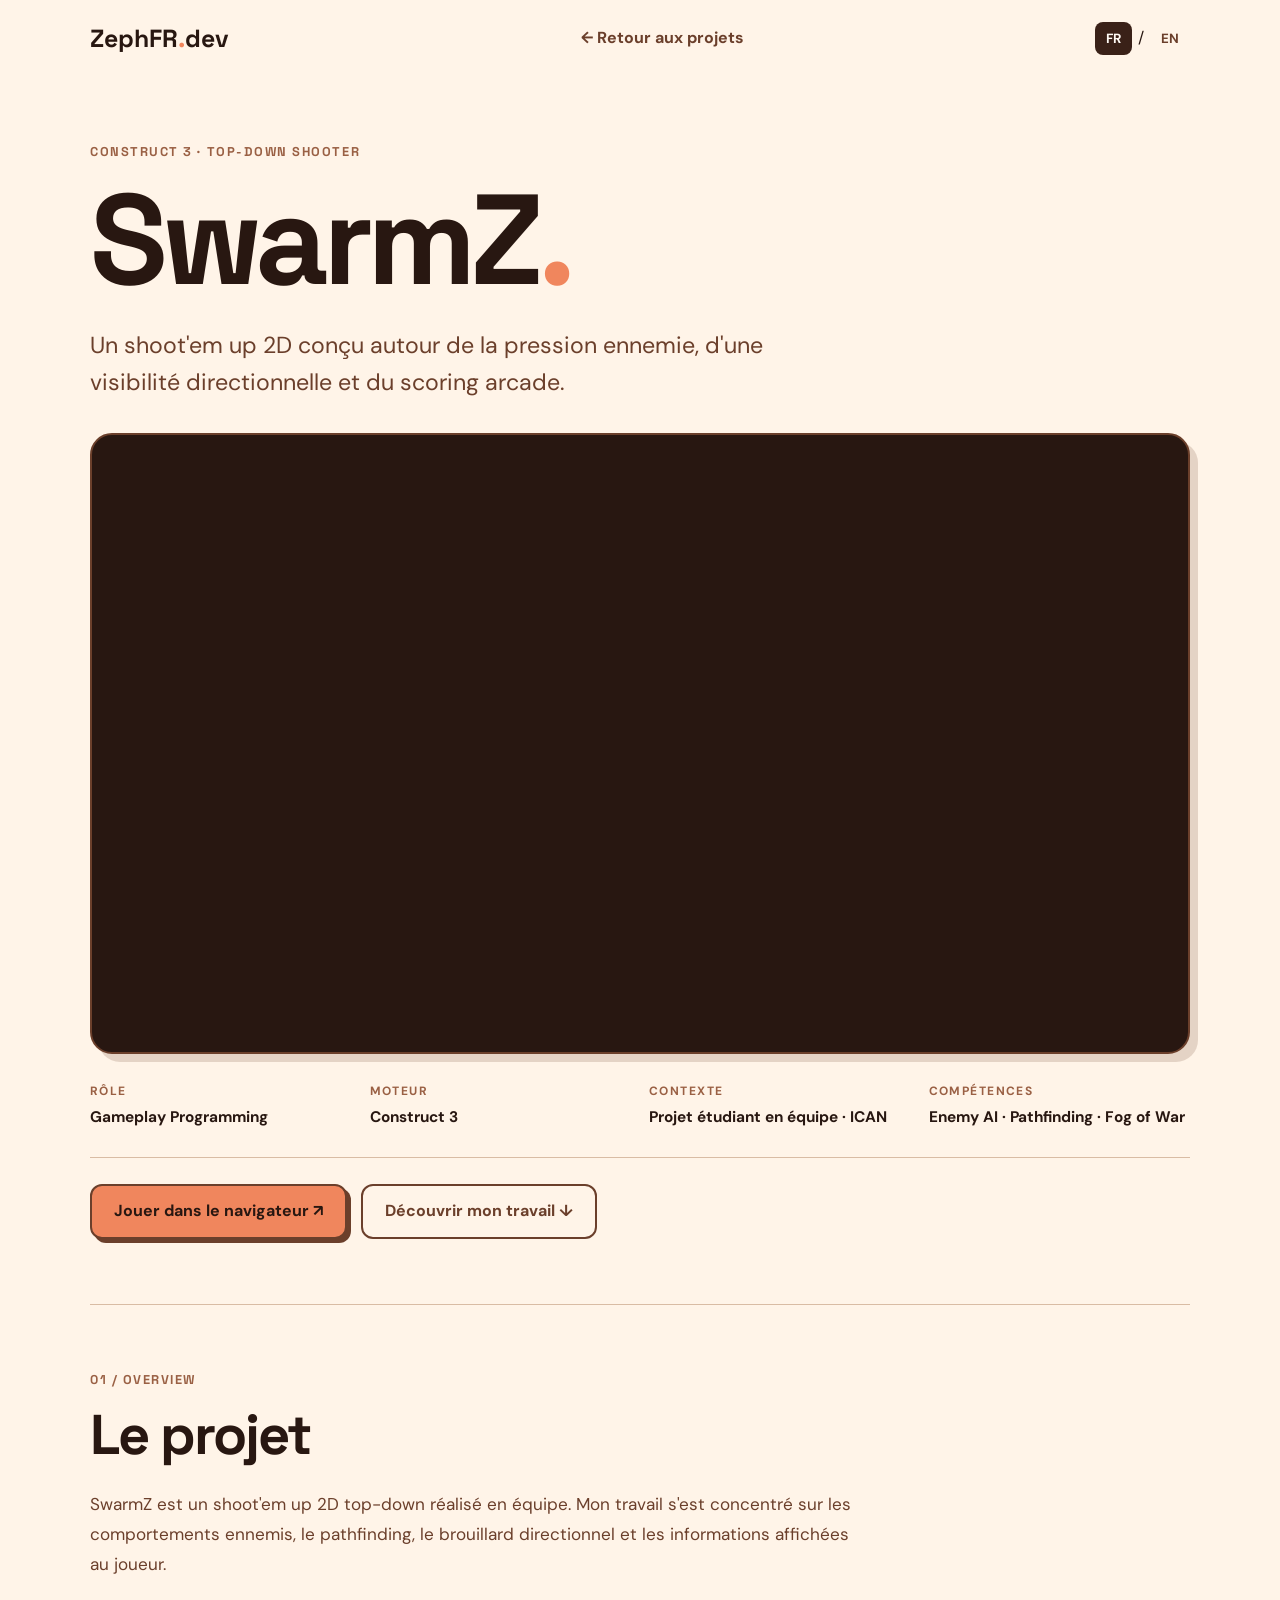
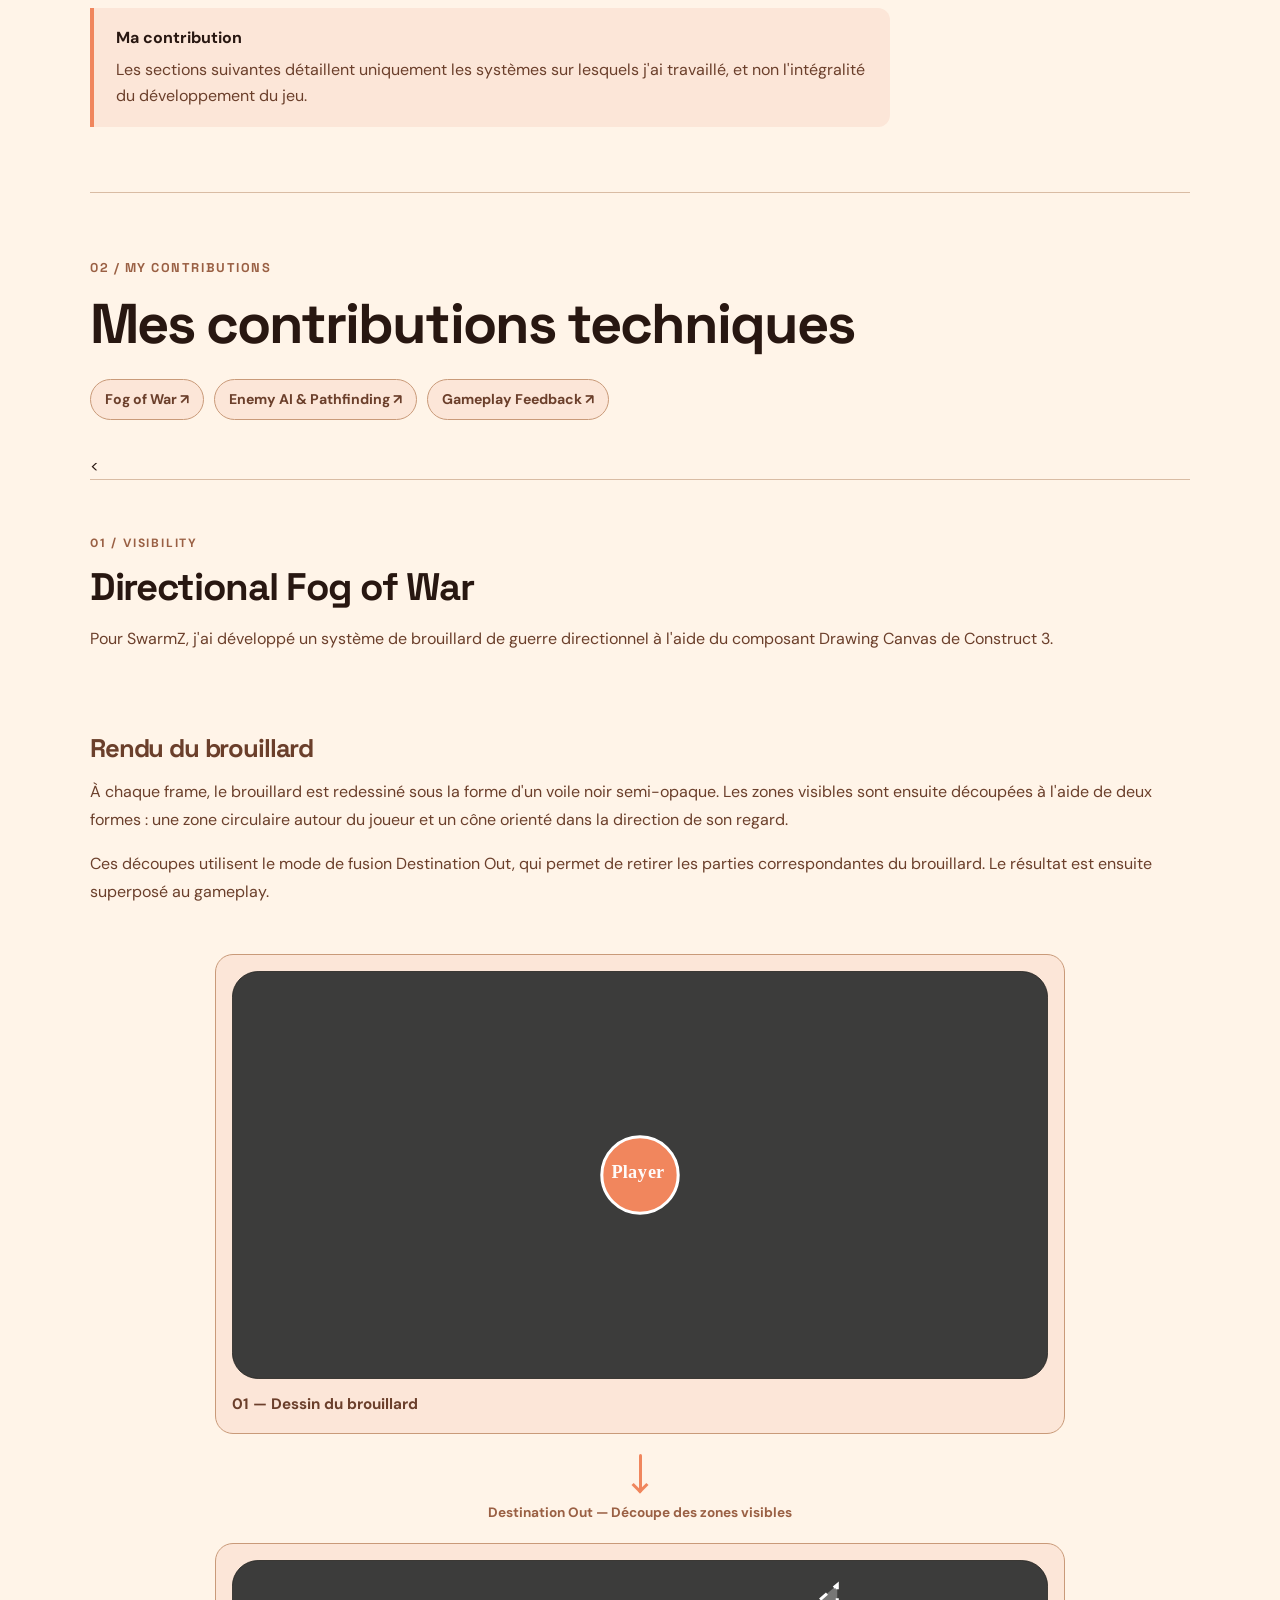
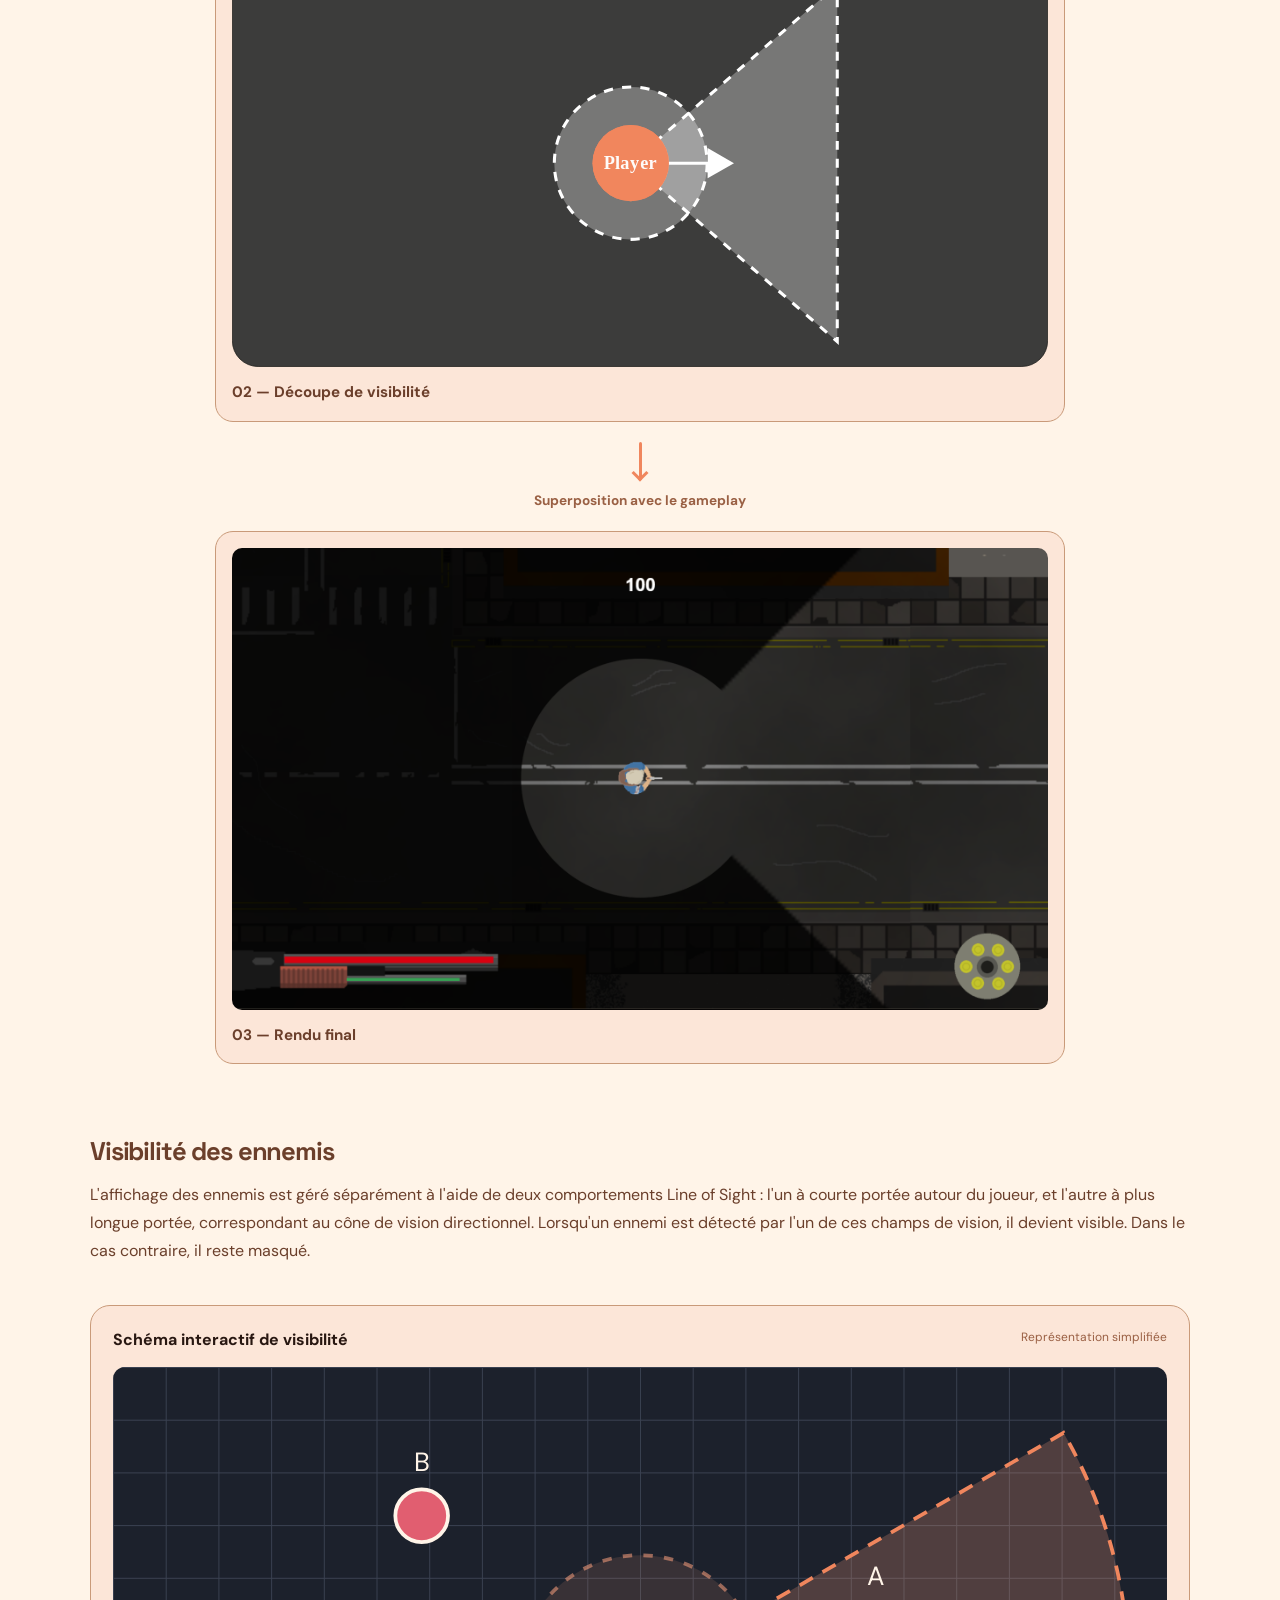
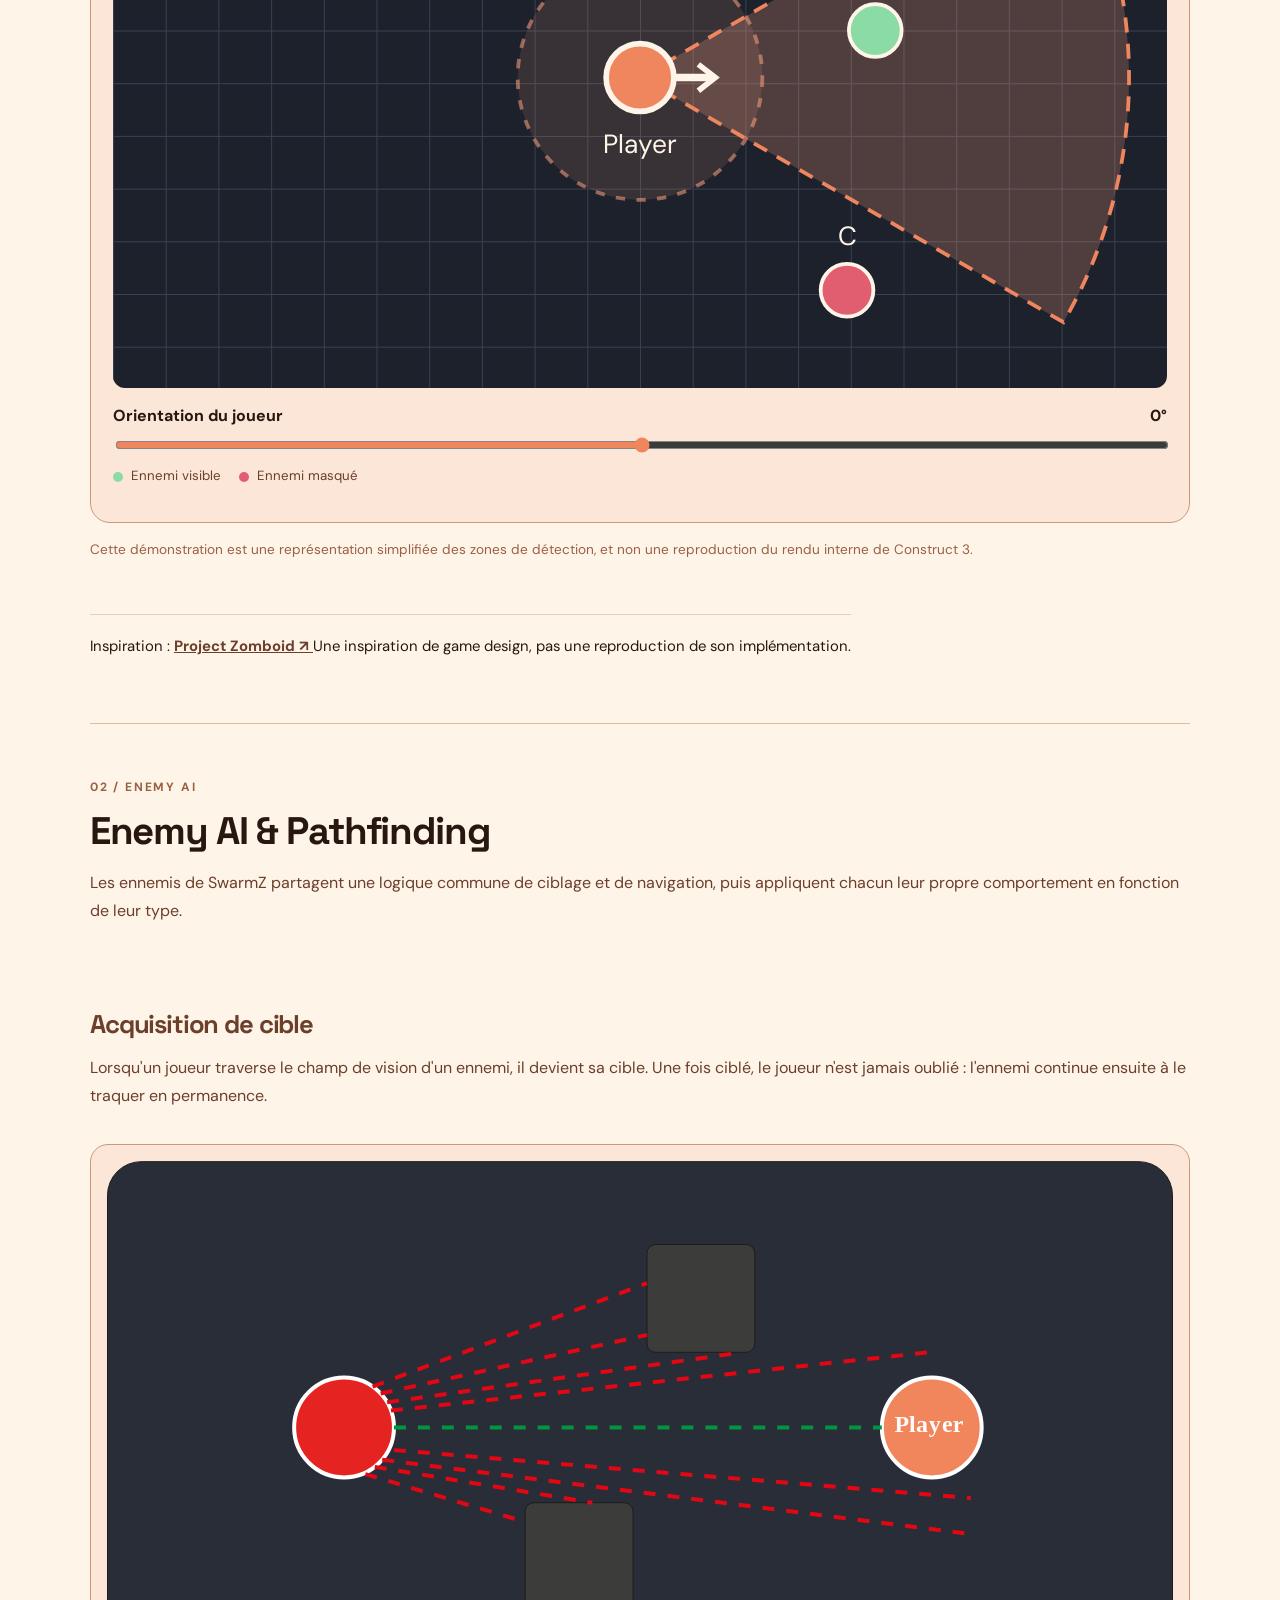
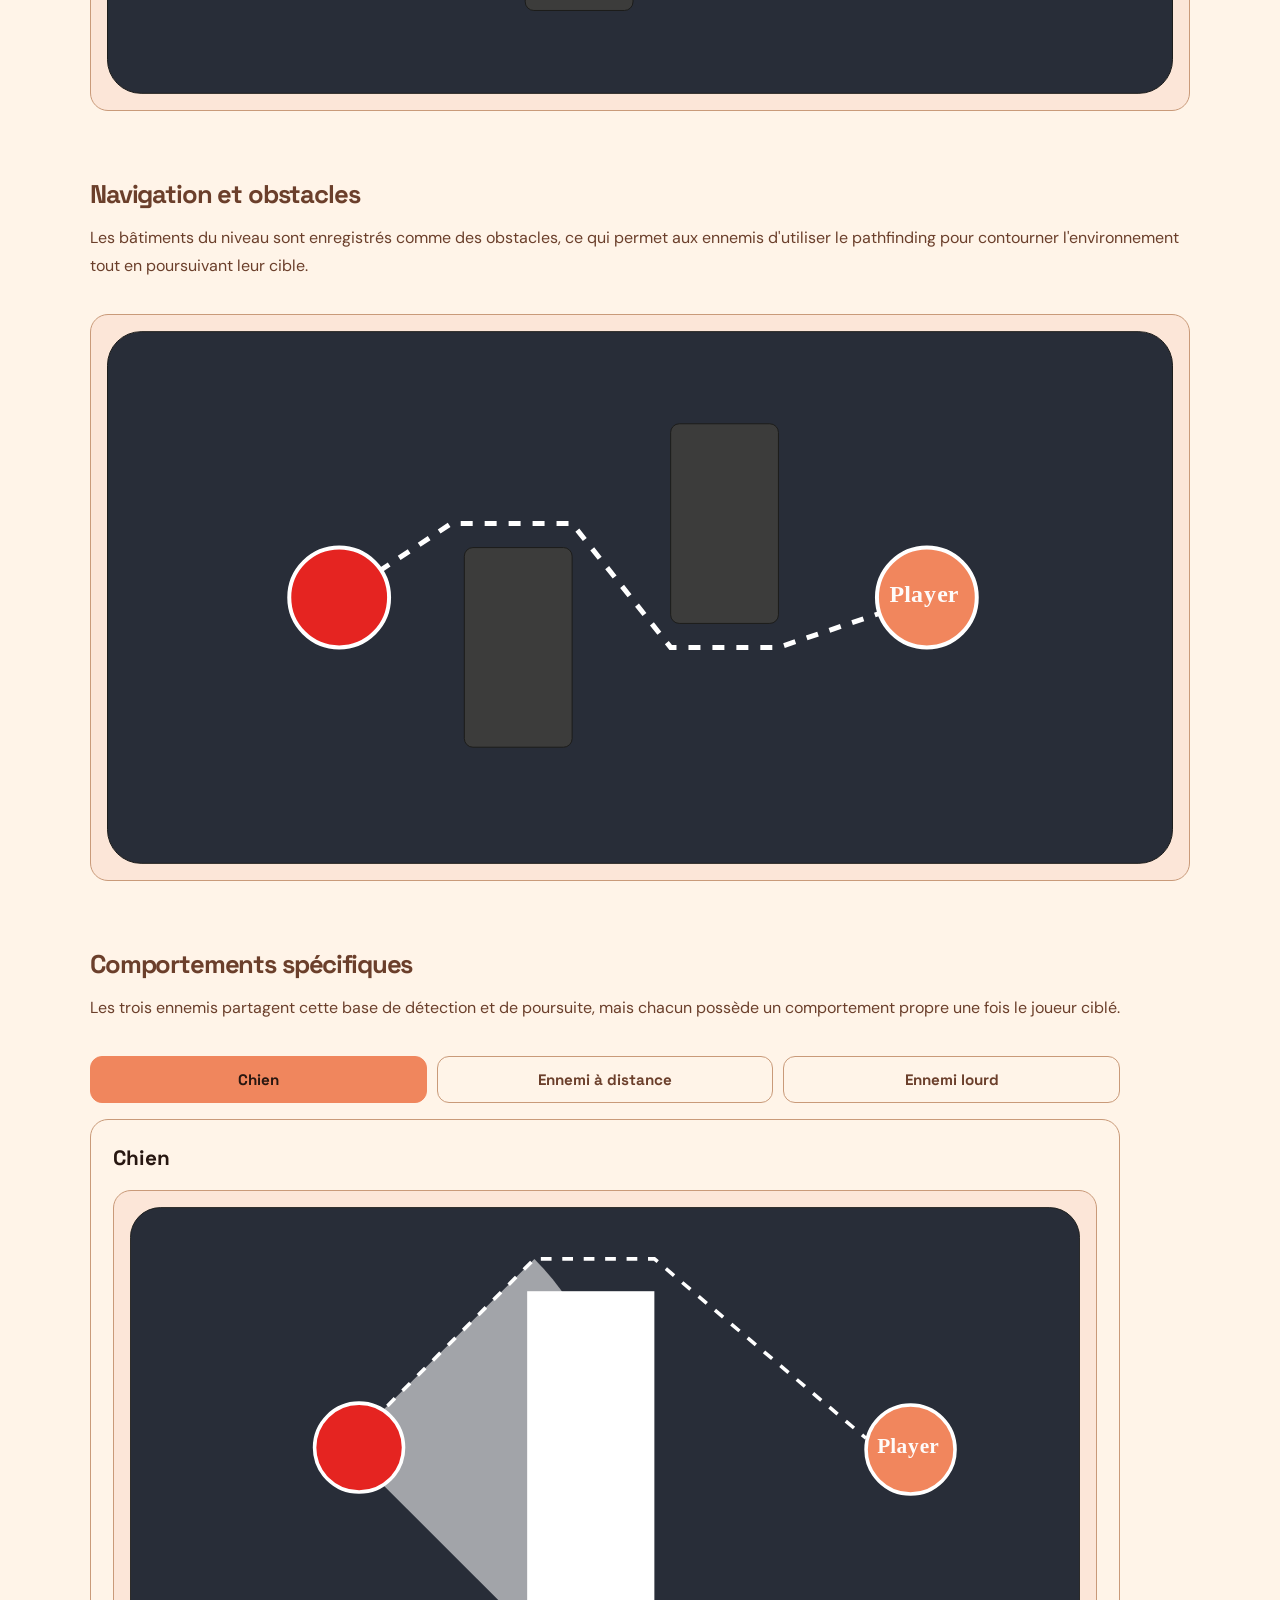
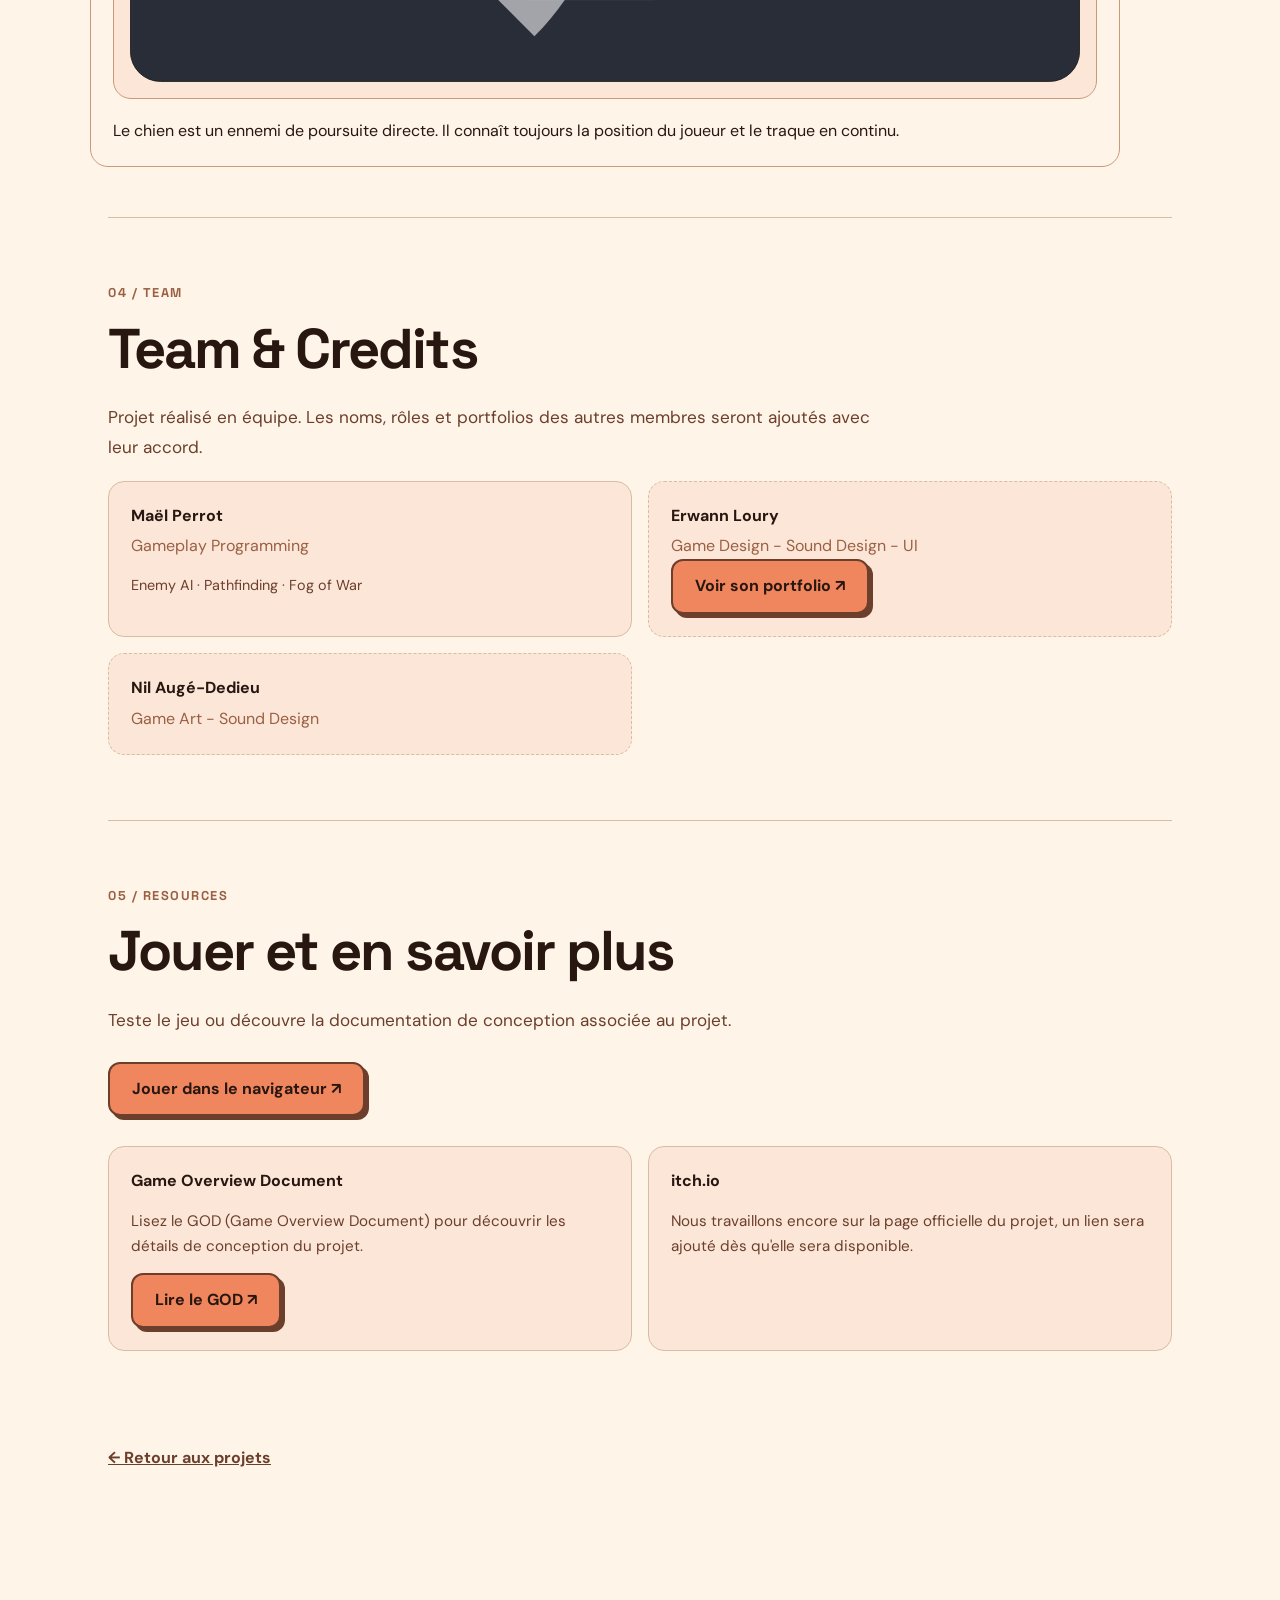
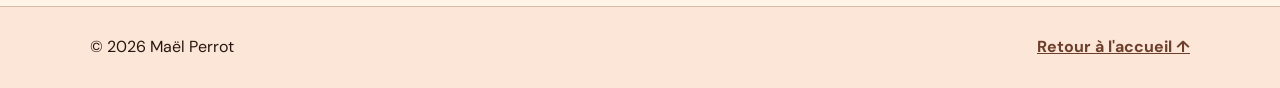
==== commit 71add5b9: "Update index.html" ====
--- a/projects/SwarmZ/index.html
+++ b/projects/SwarmZ/index.html
@@ -679,7 +679,7 @@
 
         <figure class="ai-illustration">
             <img
-                src="svg/pathfinding.svg"
+                src="svg/PathFinding.svg"
                 alt="Enemy navigation around building obstacles"
                 loading="lazy">
         </figure>
@@ -931,7 +931,7 @@
                 </span>
 
                 <a class="project-button primary"
-               href="https://erwannloury.space/portfolio.html#:~:text=View%20the%20GOD-,Swarm%20Z,-This%20game%20was"
+               href="https://erwannloury.space/"
                target="_blank"
                rel="noopener noreferrer"
                data-i18n="erwannPortfolio">
